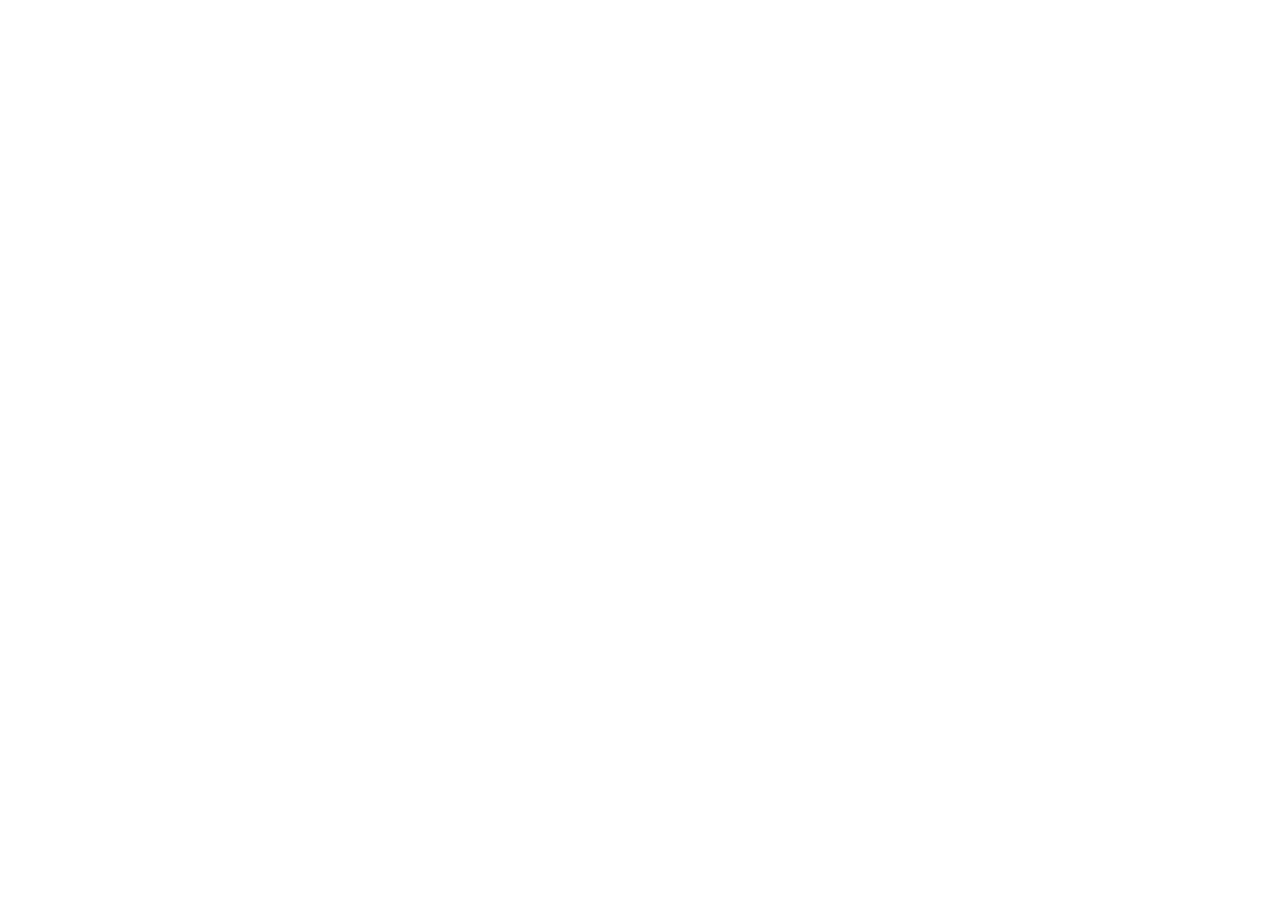
==== index.html @ 4af574f9 "2. Version" ====
<!doctype html>
<html lang="en">
  <head>
    <meta charset="UTF-8" />
    <meta name="viewport" content="width=device-width, initial-scale=1.0" />
    <title>MO360 CRAFT | Strategic Presentation</title>
    <link rel="preconnect" href="https://fonts.googleapis.com">
    <link rel="preconnect" href="https://fonts.gstatic.com" crossorigin>
    <link href="https://fonts.googleapis.com/css2?family=Inter:wght@300;400;500;600;700&family=Space+Grotesk:wght@300;400;500;600;700&display=swap" rel="stylesheet">
  </head>
  <body>
    <div id="root"></div>
    <script type="module" src="/src/main.tsx"></script>
  </body>
</html>
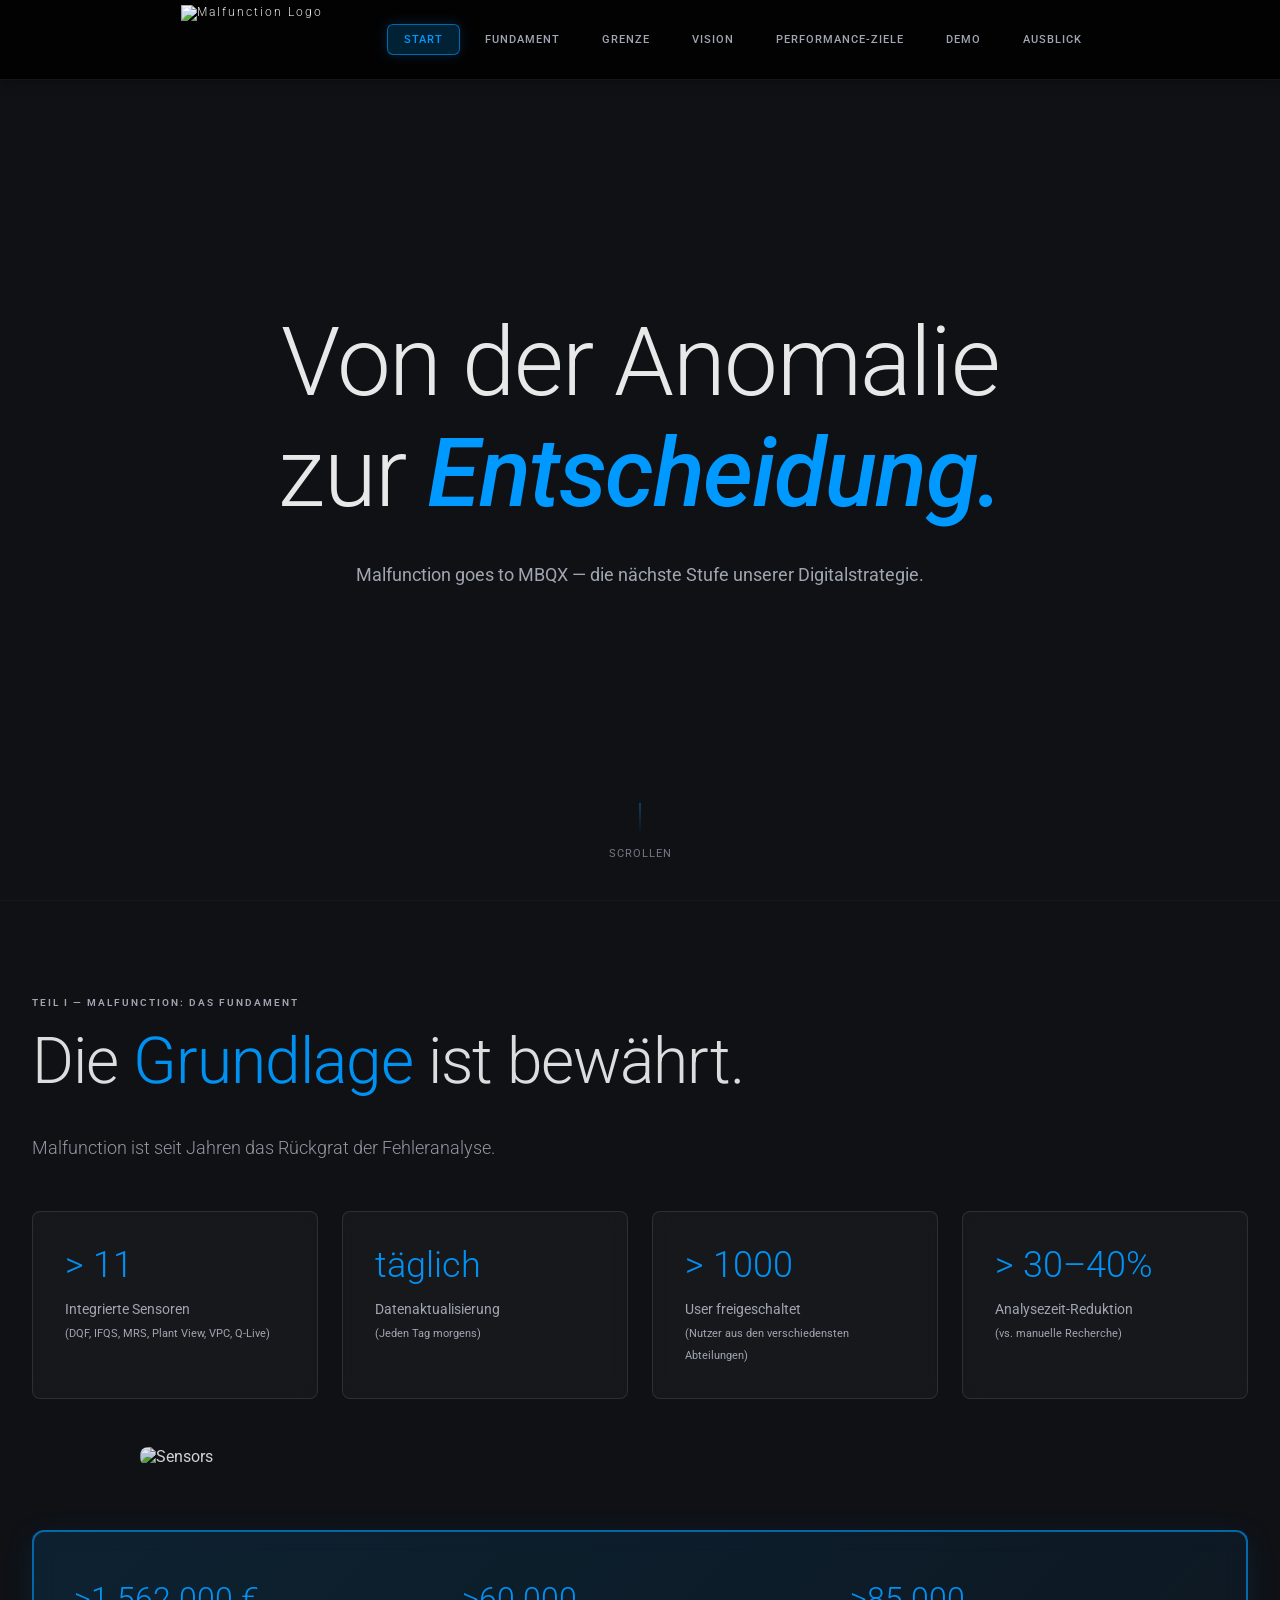
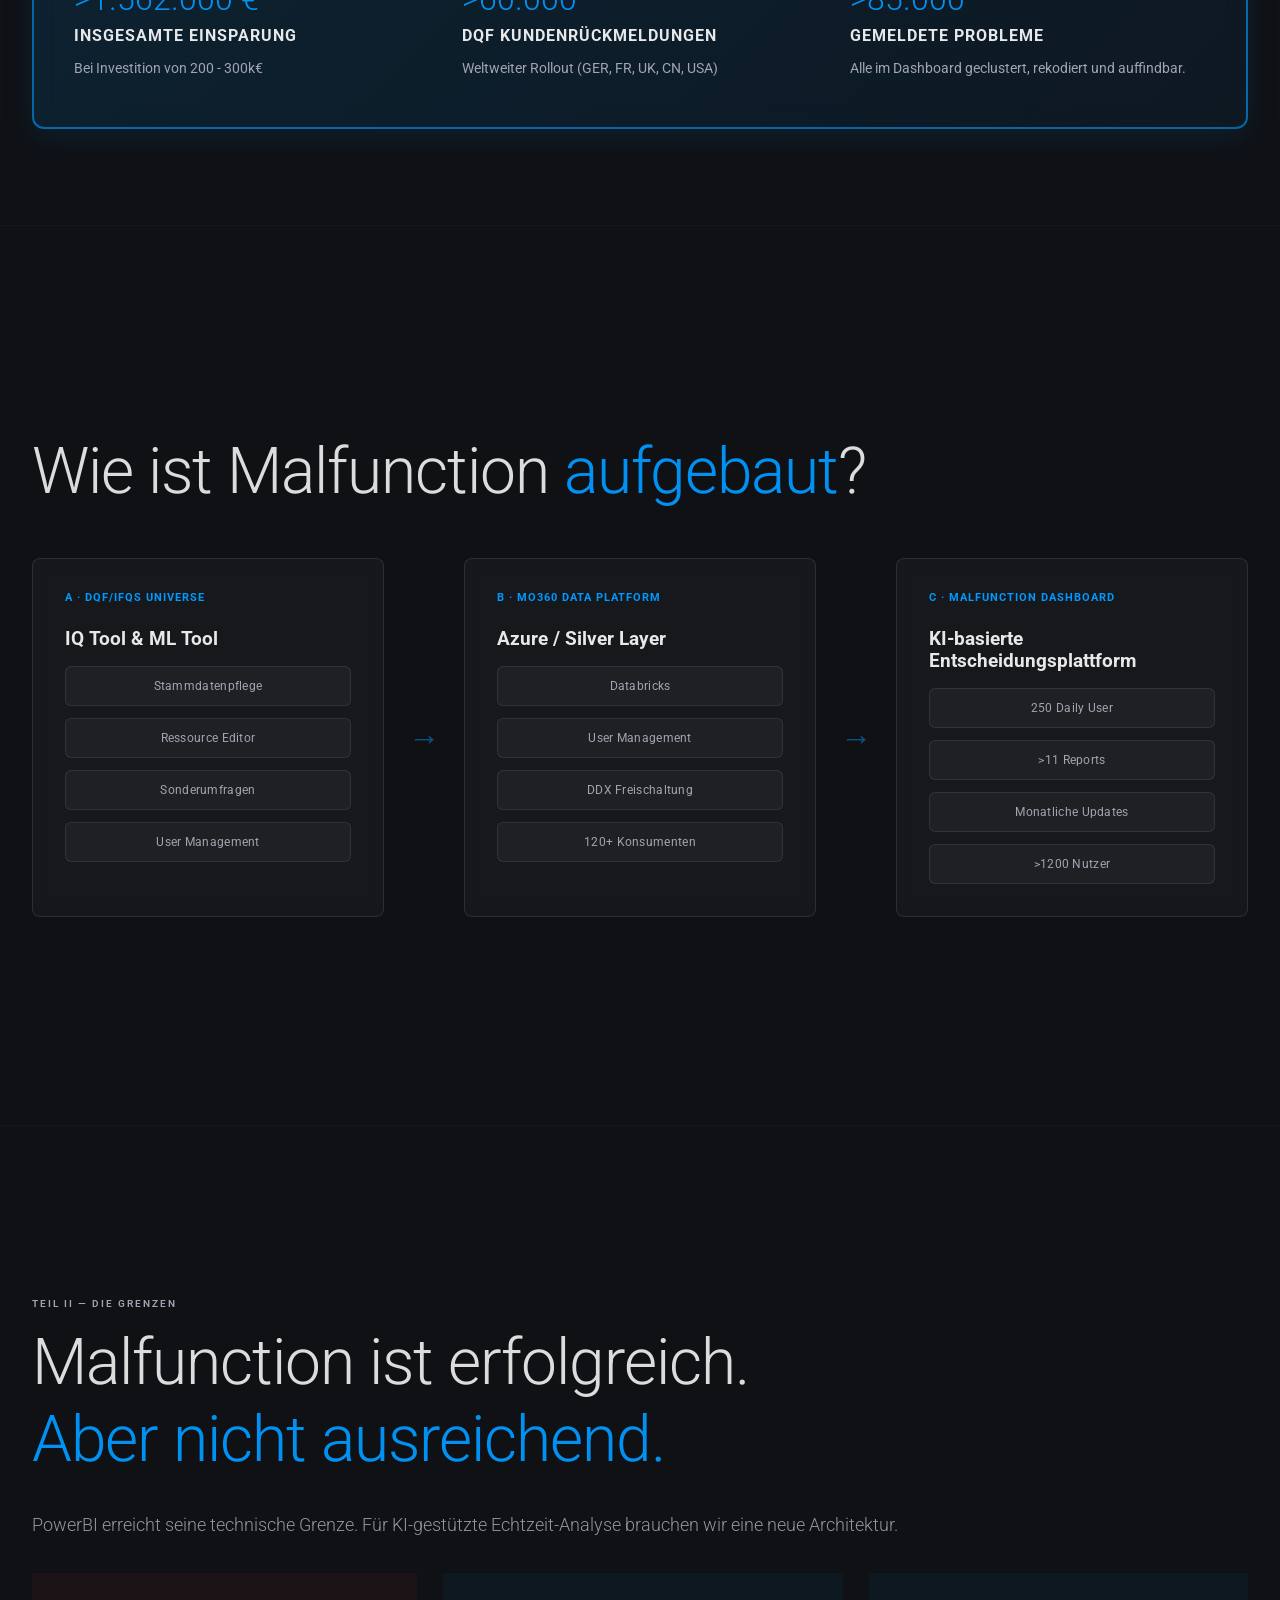
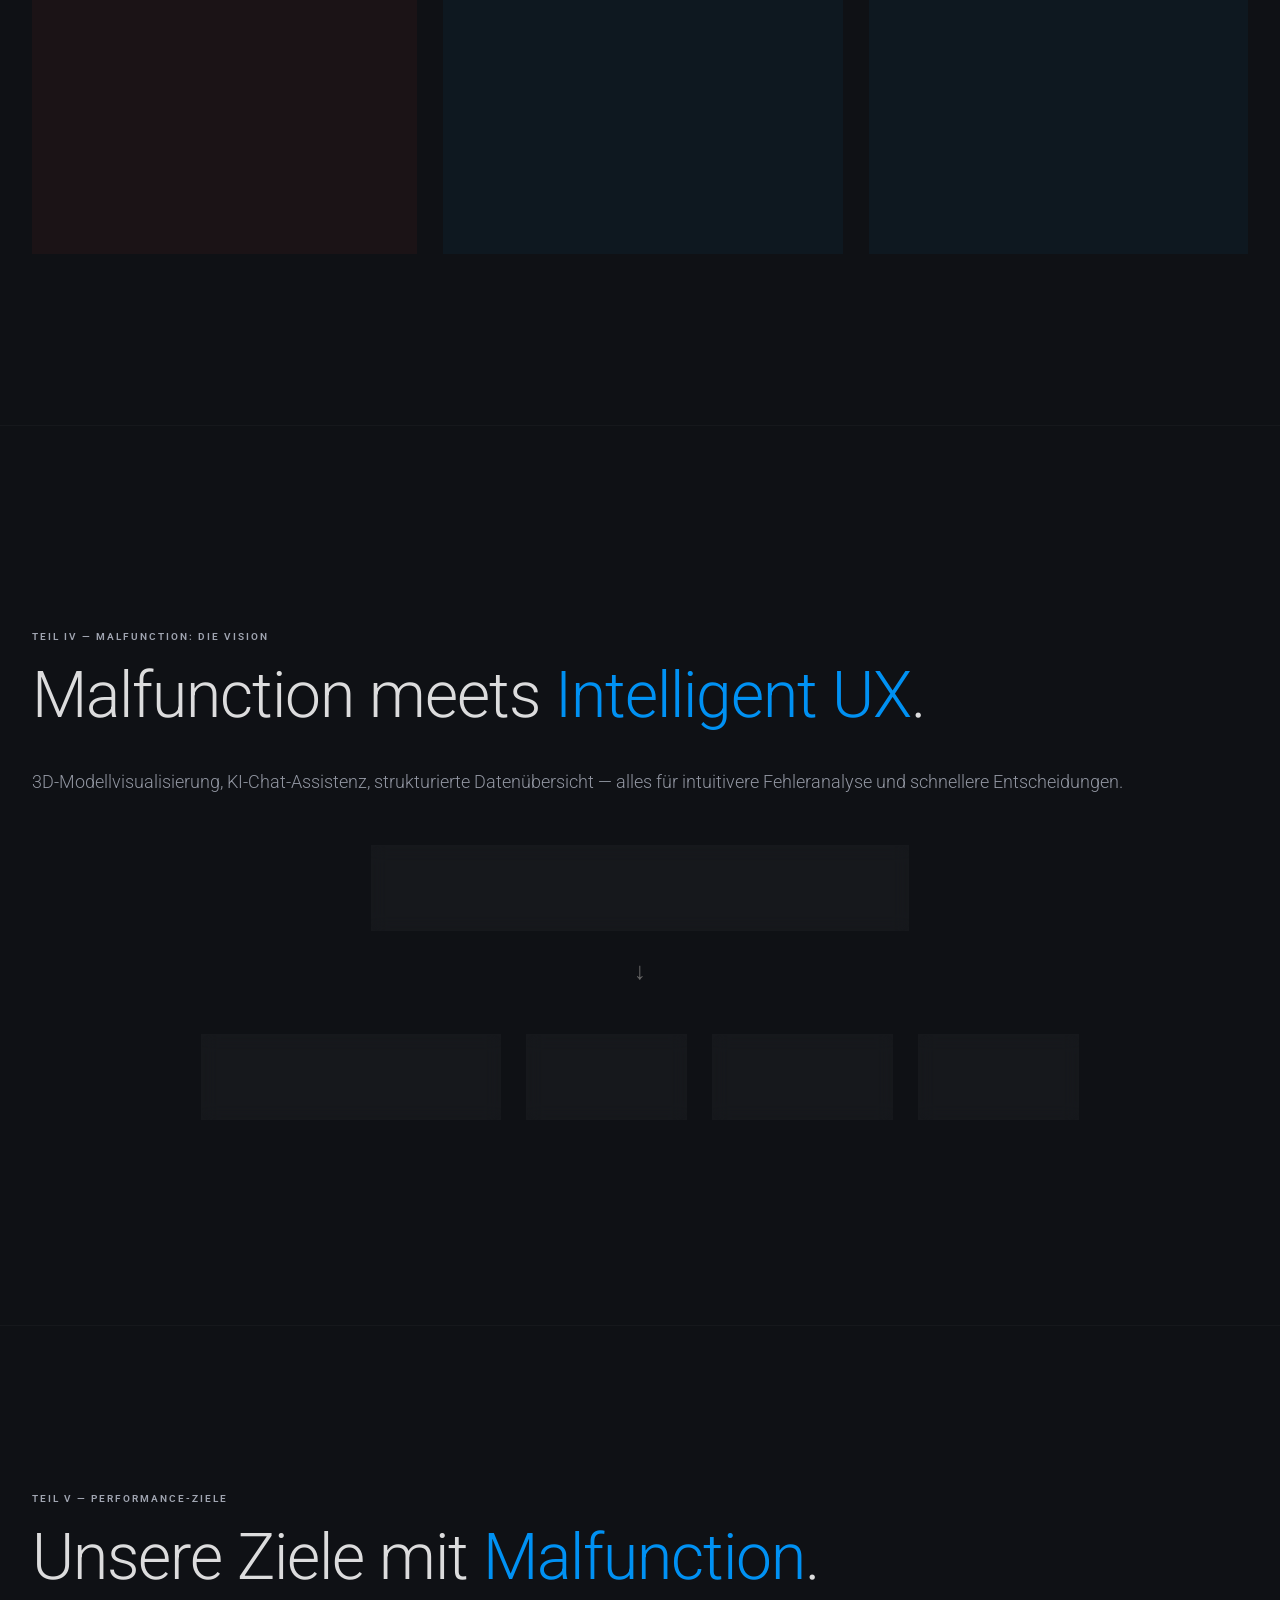
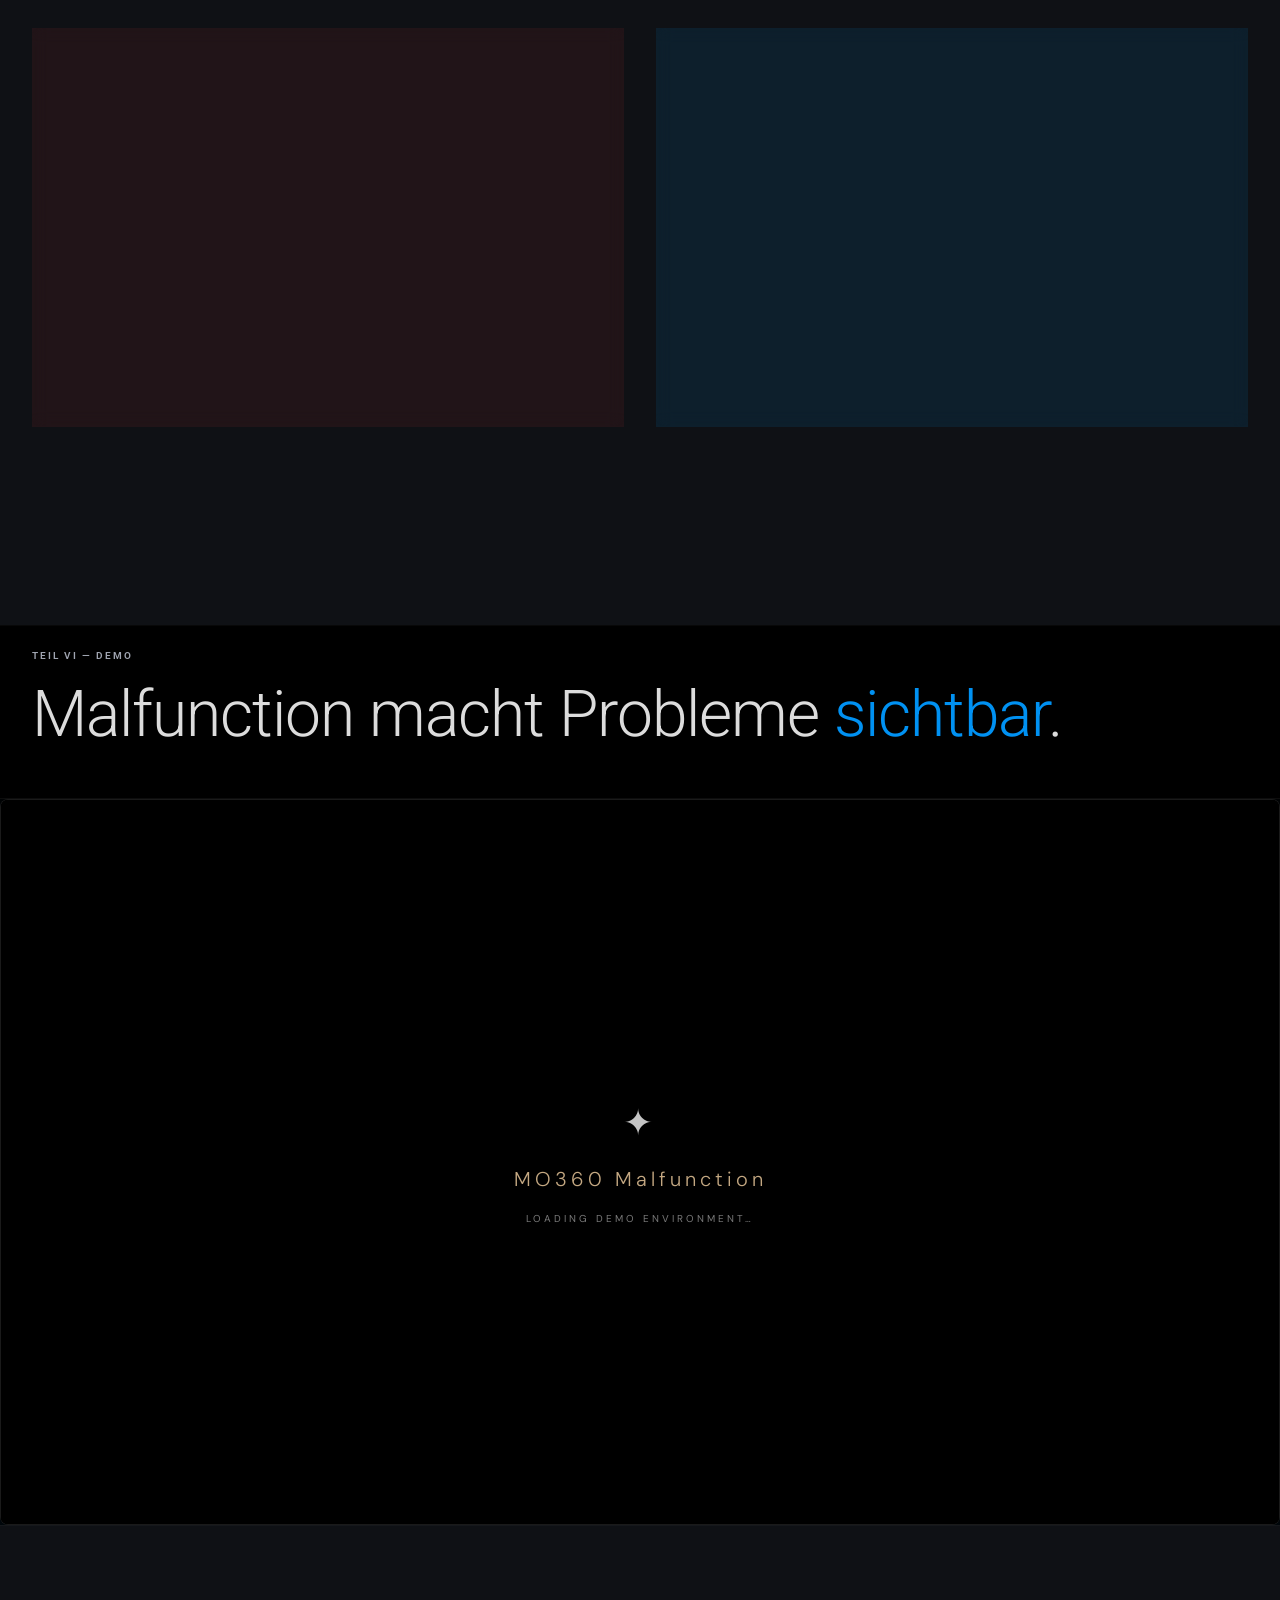
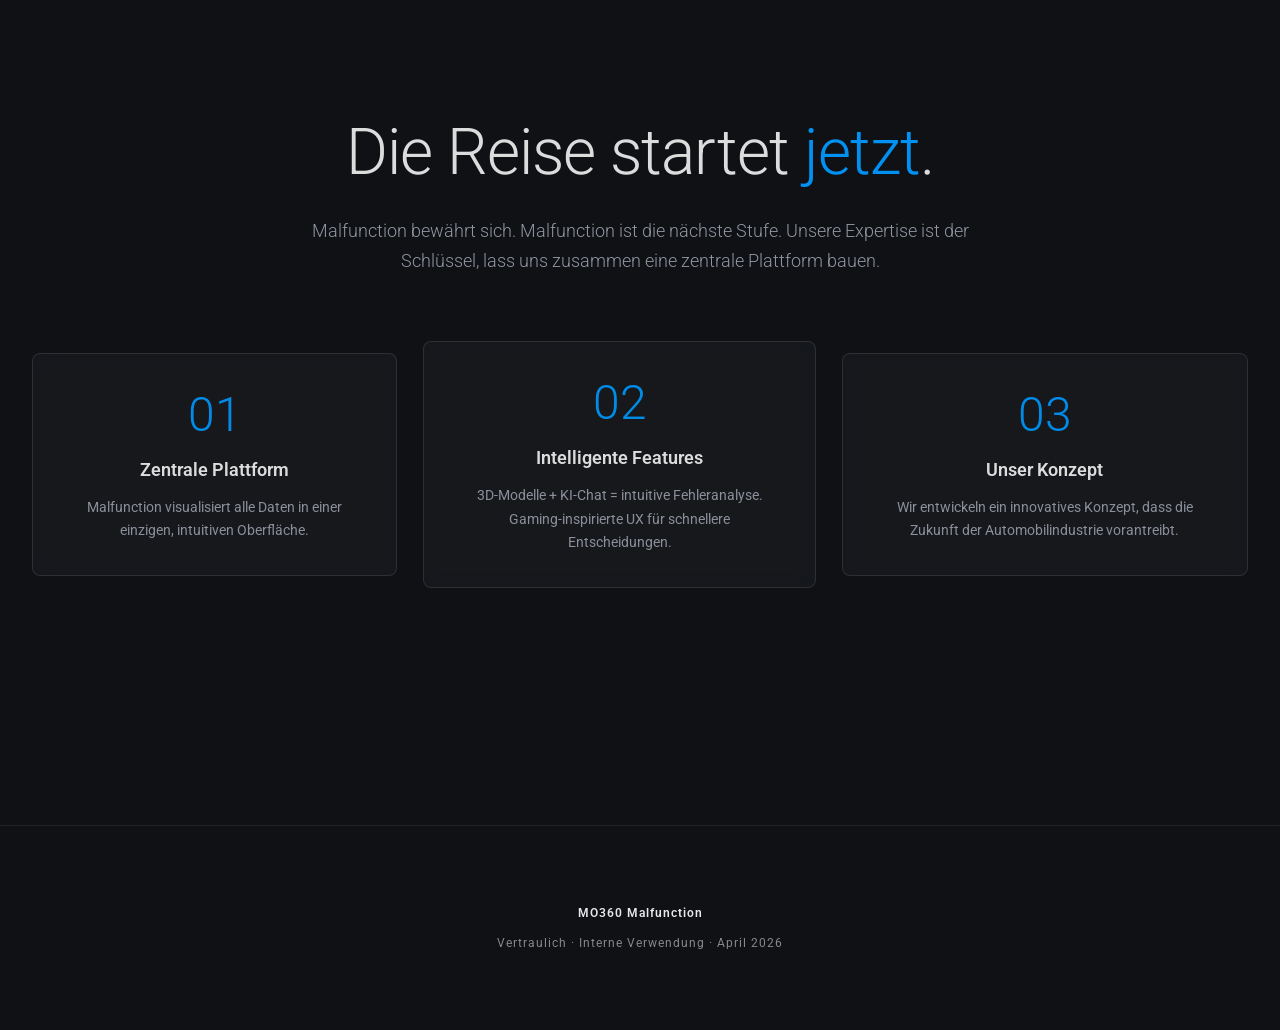
==== commit 8aa05e51: "Demo fix" ====
--- a/index.html
+++ b/index.html
@@ -1,16 +1,1980 @@
-<!doctype html>
-<html lang="en">
-  <head>
-    <meta charset="UTF-8" />
-    <meta name="viewport" content="width=device-width, initial-scale=1.0" />
-    <title>MO360 CRAFT | Strategic Presentation</title>
+<!DOCTYPE html>
+<html lang="de">
+<head>
+    <meta charset="UTF-8">
+    <meta name="viewport" content="width=device-width, initial-scale=1.0">
+    <title>Malfunction goes to MBQX | Strategic Presentation</title>
     <link rel="preconnect" href="https://fonts.googleapis.com">
     <link rel="preconnect" href="https://fonts.gstatic.com" crossorigin>
-    <link href="https://fonts.googleapis.com/css2?family=Inter:wght@300;400;500;600;700&family=Space+Grotesk:wght@300;400;500;600;700&display=swap" rel="stylesheet">
-  </head>
-  <body>
-    <div id="root"></div>
-    <script type="module" src="/src/main.tsx"></script>
-  </body>
+    <link href="https://fonts.googleapis.com/css2?family=Roboto:wght@300;400;500;600;700&display=swap" rel="stylesheet">
+    <style>
+        * {
+            margin: 0;
+            padding: 0;
+            box-sizing: border-box;
+        }
+
+        html {
+            scroll-behavior: smooth;
+        }
+
+        body {
+            background: #0F1115;
+            color: #e8e8e8;
+            font-family: 'Roboto', sans-serif;
+            overflow-x: hidden;
+            -webkit-font-smoothing: antialiased;
+        }
+
+        :root {
+            --brand-black: #0F1115;
+            --brand-dark: #1C1F26;
+            --brand-grey: #252A35;
+            --brand-accent: #0099FF;
+            --brand-dim: #A0A5B1;
+            --brand-silver: #E0E0E0;
+        }
+
+        /* NAVBAR */
+        nav {
+            position: fixed;
+            top: 0;
+            left: 0;
+            right: 0;
+            z-index: 50;
+            backdrop-filter: blur(16px);
+            background: rgba(0, 0, 0, 0.85);
+            border-bottom: 1px solid rgba(255, 255, 255, 0.08);
+            padding: 0 48px;
+            height: 80px;
+            display: flex;
+            align-items: center;
+            justify-content: center;
+            overflow-x: auto;
+            gap: 64px;
+            box-shadow: 0 2px 12px rgba(0, 0, 0, 0.3);
+        }
+
+        .nav-brand {
+            display: flex;
+            align-items: center;
+            gap: 12px;
+            font-family: 'Roboto', sans-serif;
+            font-size: 12px;
+            letter-spacing: 2px;
+            font-weight: 300;
+            min-width: fit-content;
+            margin-right: 0;
+            cursor: pointer;
+            transition: opacity 0.3s;
+        }
+
+        .nav-brand:hover {
+            opacity: 0.8;
+        }
+
+        .nav-brand img {
+            height: 70px;
+            width: auto;
+            object-fit: contain;
+        }
+
+        .nav-brand strong {
+            color: var(--brand-accent);
+            font-weight: 600;
+        }
+
+        .nav-chapters {
+            display: flex;
+            gap: 8px;
+            flex-wrap: wrap;
+            justify-content: center;
+        }
+
+        .nav-btn {
+            padding: 8px 16px;
+            border-radius: 6px;
+            font-size: 11px;
+            font-weight: 500;
+            letter-spacing: 1px;
+            text-transform: uppercase;
+            border: 1px solid transparent;
+            background: transparent;
+            color: var(--brand-dim);
+            cursor: pointer;
+            transition: all 0.3s ease;
+            font-family: 'Roboto', sans-serif;
+            white-space: nowrap;
+        }
+
+        .nav-btn:hover {
+            color: white;
+            background: rgba(255, 255, 255, 0.08);
+            border-color: rgba(255, 255, 255, 0.1);
+        }
+
+        .nav-btn.active {
+            background: rgba(0, 153, 255, 0.2);
+            color: var(--brand-accent);
+            border-color: rgba(0, 153, 255, 0.6);
+            box-shadow: 0 0 12px rgba(0, 153, 255, 0.2);
+        }
+
+        .progress-bar {
+            position: fixed;
+            top: 80px;
+            left: 0;
+            height: 4px;
+            background: linear-gradient(90deg, var(--brand-accent), rgba(0, 153, 255, 0.25), transparent);
+            z-index: 50;
+            transition: width 0.6s cubic-bezier(0.4, 0, 0.2, 1);
+            box-shadow: 0 0 12px rgba(0, 153, 255, 0.3);
+        }
+
+        /* SECTIONS */
+        section {
+            min-height: 100vh;
+            padding: 96px 32px;
+            display: flex;
+            flex-direction: column;
+            justify-content: center;
+            position: relative;
+            overflow: hidden;
+            border-top: 1px solid rgba(255, 255, 255, 0.03);
+        }
+
+        section:first-of-type {
+            border-top: none;
+        }
+
+        .section-container {
+            max-width: 1280px;
+            margin: 0 auto;
+            width: 100%;
+        }
+
+        .section-label {
+            font-family: 'Roboto', sans-serif;
+            font-size: 10px;
+            font-weight: 600;
+            letter-spacing: 2px;
+            text-transform: uppercase;
+            color: var(--brand-dim);
+            margin-bottom: 16px;
+        }
+
+        h2 {
+            font-size: clamp(2.5rem, 8vw, 4rem);
+            font-weight: 300;
+            line-height: 1.2;
+            margin-bottom: 32px;
+            letter-spacing: -1px;
+            opacity: 0.95;
+        }
+
+        h2 em {
+            font-style: italic;
+            color: var(--brand-accent);
+            font-weight: 500;
+        }
+
+        h2 span {
+            color: var(--brand-accent);
+        }
+
+        .section-p {
+            font-size: 18px;
+            color: var(--brand-dim);
+            max-width: 1200px;
+            line-height: 1.7;
+            font-weight: 300;
+            opacity: 0.9;
+        }
+
+        /* HERO SECTION */
+        #hero {
+            text-align: center;
+            padding-top: 150px;
+        }
+
+        #hero h1 {
+            font-size: clamp(3rem, 12vw, 6rem);
+            font-weight: 300;
+            margin-bottom: 32px;
+            line-height: 1.15;
+            letter-spacing: -1.5px;
+            opacity: 0.95;
+        }
+
+        #hero h1 em {
+            font-style: italic;
+            color: var(--brand-accent);
+            font-weight: 500;
+        }
+
+        #hero .subtitle {
+            font-size: 18px;
+            color: var(--brand-dim);
+            max-width: 700px;
+            margin: 0 auto 56px;
+            line-height: 1.7;
+            opacity: 0.9;
+        }
+
+        .btn-group {
+            display: flex;
+            gap: 16px;
+            justify-content: center;
+            margin-bottom: 80px;
+            flex-wrap: wrap;
+        }
+
+        button {
+            padding: 12px 32px;
+            border: none;
+            border-radius: 8px;
+            font-size: 14px;
+            font-weight: 500;
+            cursor: pointer;
+            transition: all 0.3s ease;
+            font-family: inherit;
+            letter-spacing: 0.5px;
+            box-shadow: 0 2px 8px rgba(0, 0, 0, 0.2);
+        }
+
+        .btn-primary {
+            background: var(--brand-accent);
+            color: white;
+            box-shadow: 0 4px 12px rgba(0, 153, 255, 0.3);
+        }
+
+        .btn-primary:hover {
+            background: #0080cc;
+            transform: translateY(-3px);
+            box-shadow: 0 6px 16px rgba(0, 153, 255, 0.4);
+        }
+
+        .btn-ghost {
+            border: 1.5px solid var(--brand-dim);
+            color: var(--brand-dim);
+            background: rgba(255, 255, 255, 0.02);
+            box-shadow: 0 2px 8px rgba(0, 0, 0, 0.1);
+        }
+
+        .btn-ghost:hover {
+            border-color: white;
+            color: white;
+            background: rgba(255, 255, 255, 0.08);
+            transform: translateY(-2px);
+            box-shadow: 0 4px 12px rgba(255, 255, 255, 0.1);
+        }
+
+        .scroll-indicator {
+            position: absolute;
+            bottom: 40px;
+            left: 50%;
+            transform: translateX(-50%);
+            display: flex;
+            flex-direction: column;
+            align-items: center;
+            gap: 12px;
+            animation: bounce 2s infinite;
+        }
+
+        .scroll-line {
+            width: 1px;
+            height: 32px;
+            background: linear-gradient(180deg, var(--brand-accent), transparent);
+            opacity: 0.7;
+        }
+
+        .scroll-text {
+            font-size: 11px;
+            color: var(--brand-dim);
+            letter-spacing: 1px;
+            text-transform: uppercase;
+            opacity: 0.7;
+        }
+
+        @keyframes bounce {
+            0%, 100% { transform: translateX(-50%) translateY(0); }
+            50% { transform: translateX(-50%) translateY(8px); }
+        }
+
+        /* GRID LAYOUT */
+        .grid-2 {
+            display: grid;
+            grid-template-columns: 1fr 1fr;
+            gap: 64px;
+            align-items: center;
+        }
+
+        .chaos-cards {
+            display: grid;
+            grid-template-columns: repeat(auto-fit, minmax(150px, 1fr));
+            gap: 16px;
+        }
+
+        .card {
+            border: 1px solid rgba(255, 255, 255, 0.1);
+            background: rgba(255, 255, 255, 0.03);
+            border-radius: 8px;
+            padding: 32px;
+            text-align: center;
+            transition: all 0.3s ease;
+            backdrop-filter: blur(8px);
+        }
+
+        .card:hover {
+            background: rgba(255, 255, 255, 0.06);
+            border-color: rgba(255, 255, 255, 0.15);
+            transform: translateY(-4px);
+        }
+
+        .card-label {
+            font-size: 10px;
+            color: var(--brand-dim);
+            text-transform: uppercase;
+            letter-spacing: 1px;
+            margin-bottom: 12px;
+        }
+
+        .card-value {
+            font-size: 32px;
+            font-weight: 300;
+            margin-bottom: 8px;
+            color: white;
+        }
+
+        .card-value.bad {
+            color: #ff4444;
+        }
+
+        .card-note {
+            font-size: 11px;
+            color: #ff4444;
+            text-transform: uppercase;
+            letter-spacing: 1px;
+        }
+
+        /* STAT ROW */
+        .stat-row {
+            display: grid;
+            grid-template-columns: repeat(auto-fit, minmax(200px, 1fr));
+            gap: 24px;
+            margin-bottom: 32px;
+        }
+
+        .stat-box {
+            border: 1px solid rgba(255, 255, 255, 0.1);
+            background: rgba(255, 255, 255, 0.03);
+            border-radius: 8px;
+            padding: 32px;
+            transition: all 0.3s ease;
+            backdrop-filter: blur(8px);
+        }
+
+        .stat-box:hover {
+            background: rgba(255, 255, 255, 0.06);
+            border-color: rgba(255, 255, 255, 0.15);
+            transform: translateY(-4px);
+        }
+
+        .stat-num {
+            font-size: 36px;
+            font-weight: 300;
+            color: var(--brand-accent);
+            margin-bottom: 12px;
+            opacity: 0.95;
+        }
+
+        .stat-lbl {
+            font-size: 14px;
+            color: var(--brand-dim);
+            line-height: 1.6;
+        }
+
+        /* KPI GRID */
+        .kpi-grid {
+            display: grid;
+            grid-template-columns: 1fr;
+            gap: 32px;
+            margin-bottom: 32px;  
+        }
+
+        .kpi-box {
+            border: 1px solid rgba(255, 255, 255, 0.1);
+            background: rgba(255, 255, 255, 0.03);
+            border-radius: 8px;
+            padding: 32px;
+            transition: all 0.3s ease;
+            backdrop-filter: blur(8px);
+        }
+
+        .kpi-box:hover {
+            background: rgba(255, 255, 255, 0.06);
+            border-color: rgba(255, 255, 255, 0.15);
+        }
+
+        .kpi-title {
+            font-size: 11px;
+            font-weight: 700;
+            color: var(--brand-accent);
+            text-transform: uppercase;
+            letter-spacing: 1px;
+            margin-bottom: 24px;
+        }
+
+        .kpi-item {
+            display: flex;
+            justify-content: space-between;
+            font-size: 14px;
+            font-weight: 800;
+            color: var(--brand-dim);
+            line-height: 1.6;
+            padding-bottom: 8px;
+        }
+
+        .kpi-item:last-child {
+            border-bottom: none;
+            margin-bottom: 0;
+            padding-bottom: 0;
+        }
+
+        .kpi-value {
+            font-weight: 300;
+            color: white;
+            text-align: right;
+            opacity: 0.9;
+        }
+
+        .kpi-note {
+            font-size: 12px;
+            color: var(--brand-dim);
+            margin-top: 12px;
+            line-height: 1.7;
+            opacity: 0.8;
+        }
+
+        .highlight-box {
+            border: 1px solid rgba(0, 153, 255, 0.4);
+            background: rgba(0, 153, 255, 0.08);
+            border-radius: 12px;
+            padding: 32px;
+            margin-top: 32px;
+            backdrop-filter: blur(8px);
+            transition: all 0.3s ease;
+        }
+
+        .highlight-box:hover {
+            border-color: rgba(0, 153, 255, 0.6);
+            background: rgba(0, 153, 255, 0.12);
+        }
+
+        .highlight-box h3 {
+            font-size: 12px;
+            font-weight: 700;
+            color: var(--brand-accent);
+            text-transform: uppercase;
+            letter-spacing: 1px;
+            margin-bottom: 16px;
+        }
+
+        .comparison-grid {
+            display: grid;
+            grid-template-columns: 1fr 1fr;
+            gap: 32px;
+            margin-bottom: 32px;
+        }
+
+        .comparison-col {
+            border: 2px solid;
+            border-radius: 8px;
+            padding: 32px;
+            transition: all 0.3s ease;
+            backdrop-filter: blur(8px);
+        }
+
+        .comparison-col:hover {
+            transform: translateY(-4px);
+        }
+
+        .comparison-col.before {
+            border-color: rgba(255, 68, 68, 0.4);
+            background: rgba(255, 68, 68, 0.08);
+        }
+
+        .comparison-col.before:hover {
+            border-color: rgba(255, 68, 68, 0.6);
+            background: rgba(255, 68, 68, 0.12);
+            box-shadow: 0 8px 24px rgba(255, 68, 68, 0.15);
+        }
+
+        .comparison-col.after {
+            border-color: rgba(0, 153, 255, 0.7);
+            background: rgba(0, 153, 255, 0.1);
+        }
+
+        .comparison-col.after:hover {
+            border-color: rgba(0, 153, 255, 0.9);
+            background: rgba(0, 153, 255, 0.15);
+            box-shadow: 0 8px 24px rgba(0, 153, 255, 0.2);
+        }
+
+        .comparison-header {
+            display: flex;
+            align-items: center;
+            gap: 12px;
+            font-size: 16px;
+            font-weight: 600;
+            margin-bottom: 24px;
+        }
+
+        .comparison-header .dot {
+            width: 12px;
+            height: 12px;
+            border-radius: 50%;
+        }
+
+        .comparison-header.before .dot {
+            background: #ff4444;
+        }
+
+        .comparison-header.after .dot {
+            background: var(--brand-accent);
+        }
+
+        .comparison-item {
+            border-bottom: 1px solid rgba(255, 255, 255, 0.1);
+            padding-bottom: 16px;
+            margin-bottom: 16px;
+        }
+
+        .comparison-item:last-child {
+            border-bottom: none;
+            margin-bottom: 0;
+            padding-bottom: 0;
+        }
+
+        .comparison-item-label {
+            font-size: 13px;
+            color: var(--brand-dim);
+            margin-bottom: 8px;
+            opacity: 0.85;
+        }
+
+        .comparison-item-value {
+            font-size: 20px;
+            font-weight: 300;
+            color: white;
+            opacity: 0.95;
+        }
+
+        .comparison-item-note {
+            font-size: 11px;
+            margin-top: 8px;
+            opacity: 0.6;
+        }
+
+        .comparison-before .comparison-item-value {
+            color: #ff4444;
+        }
+
+        .comparison-before .comparison-item-note {
+            color: #ff4444;
+        }
+
+        .comparison-after .comparison-item-value {
+            color: var(--brand-accent);
+        }
+
+        .comparison-after .comparison-item-note {
+            color: var(--brand-accent);
+        }
+
+        .roi-box {
+            display: grid;
+            grid-template-columns: repeat(auto-fit, minmax(250px, 1fr));
+            gap: 32px;
+            border: 2px solid rgba(0, 153, 255, 0.6);
+            border-radius: 12px;
+            padding: 48px 40px;
+            background: linear-gradient(135deg, rgba(0, 153, 255, 0.12) 0%, rgba(0, 153, 255, 0.06) 100%);
+            margin-top: 64px;
+            backdrop-filter: blur(12px);
+            box-shadow: 0 8px 32px rgba(0, 153, 255, 0.1);
+        }
+
+        .roi-item {
+            text-align: left;
+        }
+
+        .roi-value {
+            font-size: 32px;
+            font-weight: 300;
+            color: var(--brand-accent);
+            margin-bottom: 8px;
+            opacity: 0.95;
+        }
+
+        .roi-label {
+            font-size: 16px;
+            font-weight: 700;
+            color: white;
+            text-transform: uppercase;
+            letter-spacing: 1px;
+            margin-bottom: 12px;
+            opacity: 0.9;
+        }
+
+        .roi-desc {
+            font-size: 14px;
+            color: var(--brand-dim);
+            line-height: 1.6;
+        }
+
+        .architecture-chart {
+            display: flex;
+            flex-direction: column;
+            justify-content: center;
+            align-items: center;
+            gap: 16px;
+        }
+
+        .architecture-layer {
+            border: 1px solid rgba(255, 255, 255, 0.1);
+            border-radius: 8px;
+            padding: 16px;
+            background: rgba(255, 255, 255, 0.03);
+            transition: all 0.3s ease;
+            backdrop-filter: blur(8px);
+        }
+
+        .architecture-layer:hover {
+            background: rgba(255, 255, 255, 0.06);
+            border-color: rgba(255, 255, 255, 0.15);
+            transform: translateY(-2px);
+        }
+
+        .architecture-layer-title {
+            font-size: 20px;
+            font-weight: 400;
+            color: var(--brand-accent);
+            text-transform: uppercase;
+            letter-spacing: 1px;
+            margin-bottom: 8px;
+        }
+
+        .architecture-layer-desc {
+            font-size: 16px;
+            font-weight: 300;
+            color: var(--brand-dim);
+        }
+
+        .three-col-grid {
+        display: grid;
+        gap: 26px;
+        align-items: center;
+        grid-auto-flow: column;
+        }
+
+        .arrow {
+            font-size: 24px;
+            line-height: 24px;
+            font-weight: bold;
+            color: rgba(0, 153, 255, 0.5);
+            transition: all 0.3s ease;
+        }
+
+        .arrow-container {
+            text-align: center;
+            color: rgba(0, 153, 255, 0.5);
+            padding: 12px 0;
+        }
+
+        .arrow:hover {
+            color: var(--brand-accent);
+        } 
+
+        .feature-card {
+            border: 1px solid rgba(255, 255, 255, 0.1);
+            background: rgba(255, 255, 255, 0.03);
+            border-radius: 8px;
+            padding: 32px;
+            text-align: center;
+            transition: all 0.3s ease;
+            backdrop-filter: blur(8px);
+        }
+
+        .feature-card:hover {
+            background: rgba(255, 255, 255, 0.06);
+            border-color: rgba(0, 153, 255, 0.5);
+            transform: translateY(-4px);
+            box-shadow: 0 8px 24px rgba(0, 153, 255, 0.15);
+        }
+
+        .feature-number {
+            font-size: 48px;
+            font-weight: 300;
+            color: var(--brand-accent);
+            margin-bottom: 16px;
+            opacity: 0.9;
+        }
+    
+        .feature-title {
+            font-size: 18px;
+            font-weight: 600;
+            margin-bottom: 16px;
+            opacity: 0.95;
+        }
+
+        .feature-desc {
+            font-size: 14px;
+            color: var(--brand-dim);
+            line-height: 1.7;
+            opacity: 0.85;
+        }
+
+        .demo-mockup {
+            border: 1px solid rgba(255, 255, 255, 0.1);
+            border-radius: 8px;
+            overflow: hidden;
+            background: rgba(0, 0, 0, 0.4);
+            box-shadow: 0 16px 48px rgba(0, 153, 255, 0.1);
+            transition: all 0.3s ease;
+        }
+
+        .demo-mockup:hover {
+            border-color: rgba(0, 153, 255, 0.3);
+            box-shadow: 0 20px 56px rgba(0, 153, 255, 0.15);
+        }
+
+        .browser-header {
+            display: flex;
+            gap: 8px;
+            align-items: center;
+            padding: 12px 16px;
+            background: rgba(0, 0, 0, 0.4);
+            border-bottom: 1px solid rgba(255, 255, 255, 0.05);
+        }
+
+        .browser-dot {
+            width: 12px;
+            height: 12px;
+            border-radius: 50%;
+        }
+
+        .browser-dot.red { background: #ff5f56; }
+        .browser-dot.yellow { background: #ffbd2e; }
+        .browser-dot.green { background: #27c93f; }
+
+        .browser-url {
+            flex: 1;
+            margin-left: 16px;
+            background: rgba(0, 0, 0, 0.5);
+            border-radius: 6px;
+            padding: 6px 12px;
+            font-size: 10px;
+            color: #888;
+            font-family: 'Courier New', monospace;
+        }
+
+        .demo-content {
+            padding: 32px;
+        }
+
+        .demo-dashboard-image {
+            width: 100%;
+            height: auto;
+            border-radius: 8px;
+            margin: 24px 0;
+            display: block;
+        }
+
+        .demo-section {
+            display: grid;
+            grid-template-columns: 1fr 1fr;
+            gap: 32px;
+            margin-bottom: 24px;
+        }
+
+        .demo-subsection {
+            border: 1px solid rgba(255, 255, 255, 0.1);
+            border-radius: 8px;
+            padding: 24px;
+            background: rgba(0, 0, 0, 0.4);
+            transition: all 0.3s ease;
+            backdrop-filter: blur(8px);
+        }
+
+        .demo-subsection:hover {
+            background: rgba(0, 0, 0, 0.5);
+            border-color: rgba(255, 255, 255, 0.15);
+        }
+
+        .demo-label {
+            font-size: 11px;
+            font-weight: 700;
+            color: var(--brand-accent);
+            text-transform: uppercase;
+            letter-spacing: 1.5px;
+            margin-bottom: 16px;
+        }
+
+        .chat-message {
+            margin-bottom: 16px;
+            font-size: 12px;
+            line-height: 1.6;
+        }
+
+        .chat-user {
+            color: var(--brand-dim);
+            text-align: left;
+            opacity: 0.85;
+        }
+
+        .chat-ai {
+            background: rgba(0, 153, 255, 0.12);
+            border-left: 3px solid var(--brand-accent);
+            padding: 12px 14px;
+            border-radius: 4px;
+            color: var(--brand-dim);
+            text-align: left;
+            transition: all 0.3s ease;
+        }
+
+        .chat-ai:hover {
+            background: rgba(0, 153, 255, 0.18);
+        }
+
+        .chat-ai strong {
+            color: var(--brand-accent);
+            font-weight: 600;
+        }
+
+        .footer-section {
+            text-align: center;
+            padding: 80px 32px;
+            border-top: 1px solid rgba(255, 255, 255, 0.08);
+            background: var(--brand-black);
+        }
+
+        .footer-content {
+            max-width: 800px;
+            margin: 0 auto;
+        }
+
+        .footer-title {
+            font-size: 12px;
+            font-weight: 700;
+            color: var(--brand-accent);
+            text-transform: uppercase;
+            letter-spacing: 2px;
+            margin-bottom: 24px;
+        }
+
+        .footer-text {
+            font-size: 12px;
+            color: #888;
+            letter-spacing: 1px;
+        }
+
+        /* ANIMATIONS */
+        .fade-in {
+            animation: fadeIn 0.8s ease-out forwards;
+            opacity: 0;
+        }
+
+        .fade-in-up {
+            animation: fadeInUp 0.8s ease-out forwards;
+            opacity: 0;
+            transform: translateY(20px);
+        }
+
+        @keyframes fadeIn {
+            from { opacity: 0; }
+            to { opacity: 1; }
+        }
+
+        @keyframes fadeInUp {
+            from {
+                opacity: 0;
+                transform: translateY(20px);
+            }
+            to {
+                opacity: 1;
+                transform: translateY(0);
+            }
+        }
+
+        .delay-1 { animation-delay: 0.1s; }
+        .delay-2 { animation-delay: 0.2s; }
+        .delay-3 { animation-delay: 0.3s; }
+        .delay-4 { animation-delay: 0.4s; }
+
+        /* RESPONSIVE */
+        /* LARGE SCREENS - TV/Projector (4K and Ultra-wide) */
+        @media (min-width: 2560px) {
+            body {
+                font-size: 20px;
+            }
+
+            section {
+                min-height: 120vh;
+                padding: 120px 64px;
+            }
+
+            .section-container {
+                max-width: 2000px;
+            }
+
+            h2 {
+                font-size: clamp(3rem, 10vw, 5.5rem);
+                margin-bottom: 48px;
+                line-height: 1.3;
+            }
+
+            #hero h1 {
+                font-size: clamp(4rem, 14vw, 7.5rem);
+                margin-bottom: 48px;
+                line-height: 1.2;
+            }
+
+            #hero .subtitle {
+                font-size: 26px;
+                margin: 0 auto 80px;
+                line-height: 1.8;
+                max-width: 900px;
+            }
+
+            .section-label {
+                font-size: 14px;
+                margin-bottom: 24px;
+                letter-spacing: 2.5px;
+            }
+
+            .section-p {
+                font-size: 24px;
+                line-height: 1.8;
+                margin-bottom: 56px;
+            }
+
+            h2 em, h2 span {
+                font-weight: 600;
+            }
+
+            nav {
+                padding: 0 64px;
+                height: 96px;
+                gap: 80px;
+            }
+
+            .nav-btn {
+                padding: 12px 24px;
+                font-size: 13px;
+                letter-spacing: 1.5px;
+            }
+
+            .nav-brand img {
+                height: 86px;
+            }
+
+            button {
+                padding: 16px 48px;
+                font-size: 16px;
+                letter-spacing: 0.8px;
+            }
+
+            .stat-box {
+                padding: 48px;
+            }
+
+            .stat-num {
+                font-size: 56px;
+                margin-bottom: 20px;
+            }
+
+            .stat-lbl {
+                font-size: 18px;
+                line-height: 1.8;
+            }
+
+            .stat-row {
+                gap: 32px;
+                margin-bottom: 48px;
+            }
+
+            .card {
+                padding: 48px;
+            }
+
+            .card-value {
+                font-size: 42px;
+            }
+
+            .card-label {
+                font-size: 12px;
+                margin-bottom: 16px;
+            }
+
+            .card-note {
+                font-size: 13px;
+            }
+
+            .roi-box {
+                padding: 64px 56px;
+                gap: 48px;
+                margin-top: 80px;
+                border-width: 3px;
+            }
+
+            .roi-value {
+                font-size: 48px;
+                margin-bottom: 16px;
+            }
+
+            .roi-label {
+                font-size: 20px;
+                margin-bottom: 16px;
+                letter-spacing: 1.2px;
+            }
+
+            .roi-desc {
+                font-size: 18px;
+                line-height: 1.8;
+            }
+
+            .feature-card {
+                padding: 48px;
+            }
+
+            .feature-number {
+                font-size: 64px;
+                margin-bottom: 24px;
+            }
+
+            .feature-title {
+                font-size: 22px;
+                margin-bottom: 20px;
+            }
+
+            .feature-desc {
+                font-size: 16px;
+                line-height: 1.8;
+            }
+
+            .kpi-box {
+                padding: 48px;
+            }
+
+            .kpi-title {
+                font-size: 14px;
+                margin-bottom: 32px;
+                letter-spacing: 1.5px;
+            }
+
+            .kpi-title2 {
+                font-size: 22px;
+            }
+
+            .kpi-item {
+                font-size: 16px;
+                line-height: 1.8;
+                padding-bottom: 12px;
+            }
+
+            .kpi-value {
+                font-size: 18px;
+            }
+
+            .kpi-note {
+                font-size: 14px;
+                margin-top: 16px;
+                line-height: 1.8;
+            }
+
+            .comparison-grid {
+                gap: 48px;
+                margin-bottom: 48px;
+            }
+
+            .comparison-col {
+                padding: 48px;
+            }
+
+            .comparison-header {
+                font-size: 20px;
+                margin-bottom: 32px;
+            }
+
+            .comparison-header .dot {
+                width: 16px;
+                height: 16px;
+            }
+
+            .comparison-item {
+                padding-bottom: 24px;
+                margin-bottom: 24px;
+            }
+
+            .comparison-item-label {
+                font-size: 16px;
+                margin-bottom: 12px;
+            }
+
+            .comparison-item-value {
+                font-size: 28px;
+            }
+
+            .comparison-item-note {
+                font-size: 13px;
+                margin-top: 12px;
+            }
+
+            .architecture-layer {
+                padding: 32px;
+            }
+
+            .architecture-layer-title {
+                font-size: 26px;
+                margin-bottom: 16px;
+                letter-spacing: 1.5px;
+            }
+
+            .architecture-layer-desc {
+                font-size: 20px;
+                line-height: 1.8;
+            }
+
+            .demo-mockup {
+                border-width: 2px;
+            }
+
+            .demo-content {
+                padding: 48px;
+            }
+
+            .demo-section {
+                gap: 48px;
+                margin-bottom: 32px;
+            }
+
+            .demo-subsection {
+                padding: 32px;
+            }
+
+            .demo-label {
+                font-size: 13px;
+                margin-bottom: 24px;
+                letter-spacing: 2px;
+            }
+
+            .chat-message {
+                margin-bottom: 20px;
+                font-size: 14px;
+                line-height: 1.8;
+            }
+
+            .chat-ai {
+                padding: 16px 20px;
+                border-left-width: 4px;
+            }
+
+            .scroll-text {
+                font-size: 13px;
+            }
+
+            .arrow {
+                font-size: 32px;
+            }
+
+            .footer-section {
+                padding: 96px 32px;
+            }
+
+            .footer-title {
+                font-size: 14px;
+                margin-bottom: 32px;
+                letter-spacing: 2.5px;
+            }
+
+            .footer-text {
+                font-size: 14px;
+                letter-spacing: 1.2px;
+            }
+        }
+
+        /* LARGE SCREENS - HD/FHD TV (1920px and up) */
+        @media (min-width: 1920px) and (max-width: 2559px) {
+            section {
+                min-height: 115vh;
+                padding: 100px 48px;
+            }
+
+            .section-container {
+                max-width: 1600px;
+            }
+
+            h2 {
+                font-size: clamp(2.8rem, 9vw, 4.8rem);
+                margin-bottom: 40px;
+            }
+
+            #hero h1 {
+                font-size: clamp(3.5rem, 12vw, 6.5rem);
+                margin-bottom: 40px;
+            }
+
+            #hero .subtitle {
+                font-size: 22px;
+                margin: 0 auto 64px;
+                line-height: 1.75;
+                max-width: 800px;
+            }
+
+            .section-p {
+                font-size: 20px;
+                line-height: 1.75;
+                margin-bottom: 48px;
+            }
+
+            .section-label {
+                font-size: 12px;
+                margin-bottom: 20px;
+            }
+
+            nav {
+                padding: 0 56px;
+                height: 88px;
+                gap: 72px;
+            }
+
+            .nav-btn {
+                padding: 10px 20px;
+                font-size: 12px;
+                letter-spacing: 1.2px;
+            }
+
+            .nav-brand img {
+                height: 80px;
+            }
+
+            button {
+                padding: 14px 40px;
+                font-size: 15px;
+            }
+
+            .stat-box {
+                padding: 40px;
+            }
+
+            .stat-num {
+                font-size: 48px;
+                margin-bottom: 16px;
+            }
+
+            .stat-lbl {
+                font-size: 16px;
+                line-height: 1.75;
+            }
+
+            .stat-row {
+                gap: 28px;
+                margin-bottom: 40px;
+            }
+
+            .card {
+                padding: 40px;
+            }
+
+            .card-value {
+                font-size: 36px;
+            }
+
+            .card-label {
+                font-size: 11px;
+                margin-bottom: 14px;
+            }
+
+            .roi-box {
+                padding: 56px 48px;
+                gap: 40px;
+                margin-top: 72px;
+                border-width: 2.5px;
+            }
+
+            .roi-value {
+                font-size: 40px;
+                margin-bottom: 14px;
+            }
+
+            .roi-label {
+                font-size: 18px;
+                margin-bottom: 14px;
+                letter-spacing: 1px;
+            }
+
+            .roi-desc {
+                font-size: 16px;
+                line-height: 1.75;
+            }
+
+            .feature-card {
+                padding: 40px;
+            }
+
+            .feature-number {
+                font-size: 56px;
+                margin-bottom: 20px;
+            }
+
+            .feature-title {
+                font-size: 20px;
+                margin-bottom: 18px;
+            }
+
+            .feature-desc {
+                font-size: 15px;
+                line-height: 1.75;
+            }
+
+            .kpi-box {
+                padding: 40px;
+            }
+
+            .kpi-title {
+                font-size: 13px;
+                margin-bottom: 28px;
+                letter-spacing: 1.3px;
+            }
+
+            .kpi-title2 {
+                font-size: 20px;
+            }
+
+            .kpi-item {
+                font-size: 15px;
+                line-height: 1.75;
+                padding-bottom: 11px;
+            }
+
+            .kpi-value {
+                font-size: 16px;
+            }
+
+            .kpi-note {
+                font-size: 13px;
+                margin-top: 14px;
+                line-height: 1.75;
+            }
+
+            .comparison-grid {
+                gap: 40px;
+                margin-bottom: 40px;
+            }
+
+            .comparison-col {
+                padding: 40px;
+            }
+
+            .comparison-header {
+                font-size: 18px;
+                margin-bottom: 28px;
+            }
+
+            .comparison-header .dot {
+                width: 14px;
+                height: 14px;
+            }
+
+            .comparison-item {
+                padding-bottom: 20px;
+                margin-bottom: 20px;
+            }
+
+            .comparison-item-label {
+                font-size: 15px;
+                margin-bottom: 10px;
+            }
+
+            .comparison-item-value {
+                font-size: 24px;
+            }
+
+            .comparison-item-note {
+                font-size: 12px;
+                margin-top: 10px;
+            }
+
+            .architecture-layer {
+                padding: 28px;
+            }
+
+            .architecture-layer-title {
+                font-size: 22px;
+                margin-bottom: 14px;
+                letter-spacing: 1.2px;
+            }
+
+            .architecture-layer-desc {
+                font-size: 18px;
+                line-height: 1.75;
+            }
+
+            .demo-mockup {
+                border-width: 2px;
+            }
+
+            .demo-content {
+                padding: 40px;
+            }
+
+            .demo-section {
+                gap: 40px;
+                margin-bottom: 28px;
+            }
+
+            .demo-subsection {
+                padding: 28px;
+            }
+
+            .demo-label {
+                font-size: 12px;
+                margin-bottom: 20px;
+                letter-spacing: 1.8px;
+            }
+
+            .chat-message {
+                margin-bottom: 18px;
+                font-size: 13px;
+                line-height: 1.75;
+            }
+
+            .chat-ai {
+                padding: 14px 16px;
+                border-left-width: 3px;
+            }
+
+            .scroll-text {
+                font-size: 12px;
+            }
+
+            .footer-section {
+                padding: 88px 32px;
+            }
+
+            .footer-title {
+                font-size: 13px;
+                margin-bottom: 28px;
+                letter-spacing: 2px;
+            }
+
+            .footer-text {
+                font-size: 13px;
+                letter-spacing: 1px;
+            }
+        }
+
+        @media (max-width: 768px) {
+            nav {
+                flex-wrap: wrap;
+                padding: 0 24px;
+                height: auto;
+                min-height: 80px;
+            }
+
+            .nav-brand {
+                margin-right: 0;
+                margin-bottom: 12px;
+                flex-basis: 100%;
+            }
+
+            .nav-chapters {
+                flex-basis: 100%;
+            }
+
+            .grid-2 {
+                grid-template-columns: 1fr;
+                gap: 32px;
+            }
+
+            .kpi-grid {
+                grid-template-columns: 1fr;
+            }
+
+            .comparison-grid {
+                grid-template-columns: 1fr;
+            }
+
+            .demo-section {
+                grid-template-columns: 1fr;
+            }
+
+            h2 {
+                font-size: 2rem;
+            }
+
+            #hero h1 {
+                font-size: 2.5rem;
+            }
+
+            section {
+                padding: 64px 24px;
+            }
+        }
+            .list-with-bullets {
+            list-style-type: disc;
+            margin-inline-start: 12px;
+            font-weight: 100;
+            font-size: 16px;
+            }
+
+            .list-item {
+            margin-bottom: 8px;
+            }
+
+            .kpi-title2 {
+            font-size: 18px;
+            font-weight: 700;
+            color: white;
+            }
+
+            .architecture-flow {
+            display: grid;
+            grid-template-columns: 1fr auto 1fr auto 1fr;
+            gap: 24px;
+            align-items: stretch;
+            margin-top: 48px;
+            }
+
+            .flow-arrow {
+            display: flex;
+            align-items: center;
+            font-size: 32px;
+            color: rgba(0, 153, 255, 0.5);
+            }
+
+            .architecture-flow .kpi-box ul {
+            margin: 16px 0 0;
+            padding-left: 16px;
+            font-size: 14px;
+            color: var(--brand-dim);
+            }
+
+            .architecture-flow .kpi-box.highlight {
+            border-color: rgba(0, 153, 255, 0.7);
+            background: rgba(0, 153, 255, 0.08);
+            }
+
+            .kpi-tile-grid {
+            display: grid;
+            grid-template-columns: repeat(auto-fit, minmax(140px, 1fr));
+            gap: 12px;
+            margin-top: 16px;
+            }
+
+            .kpi-tile {
+            padding: 12px 10px;
+            border-radius: 6px;
+            background: rgba(255, 255, 255, 0.04);
+            border: 1px solid rgba(255, 255, 255, 0.08);
+            font-size: 12px;
+            text-align: center;
+            letter-spacing: 0.3px;
+            color: var(--brand-dim);
+            transition: all 0.25s ease;
+            }
+
+            .kpi-tile:hover {
+            background: rgba(255, 255, 255, 0.08);
+            color: #fff;
+            }
+
+            .kpi-tile.strong {
+            color: var(--brand-accent);
+            border-color: rgba(0, 153, 255, 0.4);
+            background: rgba(0, 153, 255, 0.08);
+            }
+
+    </style>
+</head>
+<body>
+    <!-- NAVBAR -->
+    <nav id="navbar">
+        <div class="nav-brand" onclick="scrollToSection('hero')">
+            <img src="./public/malfunction_appicon_transparent.png" alt="Malfunction Logo">
+        </div>
+        <div class="nav-chapters" id="navChapters"></div>
+    </nav>
+
+    <!-- PROGRESS BAR -->
+    <div class="progress-bar" id="progressBar"></div>
+
+    <!-- HERO SECTION -->
+    <section id="hero">
+        <h1 class="fade-in-up">
+            Von der Anomalie<br>zur <em>Entscheidung.</em>
+        </h1>
+        <p class="subtitle fade-in-up delay-1">
+            Malfunction goes to MBQX — die nächste Stufe unserer Digitalstrategie.
+        </p>
+        <div class="scroll-indicator">
+            <div class="scroll-line"></div>
+            <div class="scroll-text">Scrollen</div>
+        </div>
+    </section>
+
+    <!-- FOUNDATION SECTION -->
+    <section id="foundation">
+        <div class="section-container">
+            <div class="section-label">TEIL I — Malfunction: Das Fundament</div>
+            <h2>Die <span>Grundlage</span> ist bewährt.</h2>
+            <p class="section-p" style="margin-bottom: 48px;">Malfunction ist seit Jahren das Rückgrat der Fehleranalyse.</p>
+            <div class="stat-row">
+                <div class="stat-box fade-in-up delay-1">
+                    <div class="stat-num">&gt; 11</div>
+                    <div class="stat-lbl">Integrierte Sensoren<br>
+                    <span style="font-size: 11px;">(DQF, IFQS, MRS, Plant View, VPC, Q-Live)</span></div>
+                </div>
+                <div class="stat-box fade-in-up delay-2">
+                    <div class="stat-num">täglich</div>
+                    <div class="stat-lbl">Datenaktualisierung<br><span style="font-size: 11px;">(Jeden Tag morgens)</span></div>
+                </div>
+                <div class="stat-box fade-in-up delay-3">
+                    <div class="stat-num">&gt; 1000</div>
+                    <div class="stat-lbl">User freigeschaltet<br><span style="font-size: 11px;">(Nutzer aus den verschiedensten Abteilungen)</span></div>
+                </div>
+                <div class="stat-box fade-in-up delay-4">
+                    <div class="stat-num">&gt; 30–40%</div>
+                    <div class="stat-lbl">Analysezeit-Reduktion<br><span style="font-size: 11px;">(vs. manuelle Recherche)</span></div>
+                </div>
+            </div>
+            <img src="./public/Sensors.png" alt="Sensors" style="width: 100%; max-width: 1000px; margin: 48px auto 0; display: block; border-radius: 8px; opacity: 0.9;">
+
+            <div class="roi-box fade-in-up delay-3">
+                <div class="roi-item">
+                    <div class="roi-value">>1.562.000 €</div>
+                    <div class="roi-label">Insgesamte Einsparung</div>
+                    <div class="roi-desc">Bei Investition von 200 - 300k€</div>
+        
+                </div>
+                <div class="roi-item">
+                    <div class="roi-value">>60.000</div>
+                    <div class="roi-label">DQF Kundenrückmeldungen</div>
+                    <div class="roi-desc">Weltweiter Rollout (GER, FR, UK, CN, USA)</div>
+                </div>
+                <div class="roi-item">
+                    <div class="roi-value">>85.000</div>
+                    <div class="roi-label">gemeldete Probleme</div>
+                    <div class="roi-desc">Alle im Dashboard geclustert, rekodiert und auffindbar.</div>
+                </div>
+            </div>
+        </div>
+    </section>
+
+    <!-- KPI BASELINE SECTION -->
+    <section>
+  <div class="section-container">
+    <h2>Wie ist Malfunction <span>aufgebaut</span>?</h2>
+
+    <div class="architecture-flow">
+
+      <!-- A -->
+    <div class="kpi-box">
+    <div class="kpi-title">A · DQF/IFQS Universe</div>
+    <h3>IQ Tool & ML Tool</h3>
+
+    <div class="kpi-tile-grid">
+        <div class="kpi-tile">Stammdatenpflege</div>
+        <div class="kpi-tile">Ressource Editor</div>
+        <div class="kpi-tile">Sonderumfragen</div>
+        <div class="kpi-tile">User Management</div>
+    </div>
+    </div>
+
+      <div class="flow-arrow">→</div>
+
+      <!-- B -->
+    <div class="kpi-box">
+    <div class="kpi-title">B · MO360 Data Platform</div>
+    <h3>Azure / Silver Layer</h3>
+
+    <div class="kpi-tile-grid">
+        <div class="kpi-tile">Databricks</div>
+        <div class="kpi-tile">User Management</div>
+        <div class="kpi-tile">DDX Freischaltung</div>
+        <div class="kpi-tile">120+ Konsumenten</div>
+    </div>
+    </div>
+
+      <div class="flow-arrow">→</div>
+
+      <!-- C -->
+<div class="kpi-box">
+  <div class="kpi-title">C · Malfunction Dashboard</div>
+  <h3>KI‑basierte Entscheidungsplattform</h3>
+
+  <div class="kpi-tile-grid">
+    <div class="kpi-tile">250 Daily User</div>
+    <div class="kpi-tile">>11 Reports</div>
+    <div class="kpi-tile">Monatliche Updates</div>
+    <div class="kpi-tile">>1200 Nutzer</div>
+  </div>
+</div>
+</section>
+
+    <!-- LIMIT SECTION -->
+    <section id="limit">
+        <div class="section-container">
+            <div class="section-label">TEIL II — Die Grenzen</div>
+            <h2>Malfunction ist erfolgreich.<br><span>Aber nicht ausreichend.</span></h2>
+            <p class="section-p" style="margin-bottom: 32px;">PowerBI erreicht seine technische Grenze. Für KI-gestützte Echtzeit-Analyse brauchen wir eine neue Architektur.</p>
+            
+            <div class="three-col-grid fade-in-up">
+                <div class="architecture-layer" style="border: 2px solid rgba(255, 68, 68, 0.3); background: rgba(255, 68, 68, 0.05); padding: 40px 32px; text-align: center; min-height: 280px; display: flex; flex-direction: column; justify-content: center; gap: 24px;">
+                    <div style="font-size: 20px; font-weight: 600; color: #ff4444;">PowerBI-Grenze</div>
+                    <div style="font-size: 14px; color: var(--brand-dim); line-height: 1.8;">
+                        <strong style="color: white;">4,98 GB</strong> durch komplexe Modellierung & Datenquellen. <br>
+                        (normaler PowerBI Use Case liegt bei 580 MB)
+                    </div>
+                </div>
+
+                <div class="architecture-layer" style="border: 2px solid rgba(0, 153, 255, 0.3); background: rgba(0, 153, 255, 0.05); padding: 40px 32px; text-align: center; min-height: 280px; display: flex; flex-direction: column; justify-content: center; gap: 24px;">
+                    <div style="font-size: 20px; font-weight: 600; color: var(--brand-accent);">Architektur</div>
+                    <div style="font-size: 14px; color: var(--brand-dim); line-height: 1.8;">
+                         Aktueller Fokus auf Fahrzeugebene; geplant ist das Matching auf <strong style="color: white;">Bauteilebene</strong> (Sachnummer).
+                    </div>
+                </div>
+
+                <div class="architecture-layer" style="border: 2px solid rgba(0, 153, 255, 0.3); background: rgba(0, 153, 255, 0.05); padding: 40px 32px; text-align: center; min-height: 280px; display: flex; flex-direction: column; justify-content: center; gap: 24px;">
+                    <div style="font-size: 20px; font-weight: 600; color: var(--brand-accent);">Key Features</div>
+                    <div style="font-size: 14px; color: var(--brand-dim); line-height: 1.8;">
+                        3D-Modelle + Live KPI-Updates + KI-Chat für <strong style="color: white;">Maximale Usability</strong> und schnelle Analysen.
+                    </div>
+                </div>
+            </div>
+        </div>
+    </section>
+
+    <!-- VISION SECTION -->
+    <section id="vision">
+        <div class="section-container">
+            <div class="section-label">TEIL IV — Malfunction: Die Vision</div>
+            <h2>Malfunction meets <span>Intelligent UX</span>.</h2>
+            <p class="section-p" style="margin-bottom: 48px;">3D-Modellvisualisierung, KI-Chat-Assistenz, strukturierte Datenübersicht — alles für intuitivere Fehleranalyse und schnellere Entscheidungen.</p>
+            
+            <div class="architecture-chart">
+                <div class="architecture-layer fade-in-up delay-1">
+                    <div class="architecture-layer-title">KI-Schicht · Malfunction Intelligence</div>
+                    <div class="architecture-layer-desc">3D-Modelle · KI-Chat für Problemanalyse · Reports · Anomalieerkennung</div>
+                </div>
+                <div class="arrow" style="text-align: center; color: #666; padding: 12px 0;">↓</div>
+                <div class="three-col-grid" style="margin-top: 24px;">
+                    <div class="architecture-layer fade-in-up delay-2">
+                        <div class="architecture-layer-title">RD / Konzept Reporting</div>
+                        <div class="architecture-layer-desc">Individuelle Views</div>
+                    </div>
+
+                    <div class="architecture-layer fade-in-up delay-3">
+                        <div class="architecture-layer-title">Plant</div>
+                        <div class="architecture-layer-desc">Individuelle Views</div>
+                    </div>
+
+                    <div class="architecture-layer fade-in-up delay-4">
+                        <div class="architecture-layer-title">Field / Series</div>
+                        <div class="architecture-layer-desc">Individuelle Views</div>
+                    </div>
+
+                        <div class="architecture-layer fade-in-up delay-4">
+                        <div class="architecture-layer-title">Reporting</div>
+                        <div class="architecture-layer-desc">Individuelle Views</div>
+                    </div>
+                </div>
+            </div>
+        </div>
+    </section>
+
+    <!-- KPI TRANSFORMATION SECTION -->
+    <section id="kpi-transformation">
+        <div class="section-container">
+            <div class="section-label">TEIL V — Performance-Ziele</div>
+            <h2>Unsere Ziele mit<span> Malfunction</span>.</h2>
+            
+            <div class="comparison-grid">
+                <div class="comparison-col before fade-in-up delay-1">
+                    <div class="comparison-header before">
+                        <div class="dot"></div>
+                        <span>Heute (Malfunction)</span>
+                    </div>
+                    <div class="comparison-item comparison-before">
+                        <div class="comparison-item-label">Analysezeit</div>
+                        <div class="comparison-item-value">30 Minuten</div>
+                    </div>
+
+                    <div class="comparison-item comparison-before">
+                        <div class="comparison-item-label">KI-Integration</div>
+                        <div class="comparison-item-value">5%</div>
+                    </div>
+
+                    <div class="comparison-item comparison-before">
+                        <div class="comparison-item-label">Report-Ladezeit</div>
+                        <div class="comparison-item-value">mehr als 30 Sekunden</div>
+                    </div>
+
+                    <div class="comparison-item comparison-before">
+                        <div class="comparison-item-label">Usability</div>
+                        <div class="comparison-item-value">50% Nutzerfreundlichkeit</div>
+                    </div>
+                </div>
+
+                <div class="comparison-col after fade-in-up delay-2">
+                    <div class="comparison-header after">
+                        <div class="dot"></div>
+                        <span>Zukunft (MBQX)</span>
+                    </div>
+                    <div class="comparison-item comparison-after">
+                        <div class="comparison-item-label">Analysezeit</div>
+                        <div class="comparison-item-value">10 min</div>
+                    </div>
+
+                    <div class="comparison-item comparison-after">
+                        <div class="comparison-item-label">KI-Integration</div>
+                        <div class="comparison-item-value">100%</div>
+                    </div>
+
+                    <div class="comparison-item comparison-after">
+                        <div class="comparison-item-label">Report-Ladezeiten</div>
+                        <div class="comparison-item-value">ca. 3 Sekunden</div>
+                    </div>
+
+                    <div class="comparison-item comparison-after">
+                        <div class="comparison-item-label">Usability</div>
+                     <div class="comparison-item-value">100% Nutzerfreundlichkeit
+                    
+                </div>
+            </div>
+            </div>
+        </div>
+    </section>
+
+    <!-- DEMO SECTION -->
+    <section id="demo" style="padding: 0; background: #000; min-height: 100vh; height: 100vh; display: flex; flex-direction: column; justify-content: stretch; overflow: hidden; width: 100%;">
+        <div style="padding: 24px 32px 12px; background: rgba(0, 0, 0, 0.9); border-bottom: 1px solid rgba(255, 255, 255, 0.05); flex-shrink: 0;">
+            <div class="section-label">TEIL VI — Demo</div>
+            <h2>Malfunction macht Probleme <span>sichtbar</span>.</h2>
+        </div>
+        
+        <div style="flex: 1; display: flex; flex-direction: column; overflow: hidden;">
+            <div style="flex: 1; border: 1px solid rgba(255, 255, 255, 0.1); border-radius: 8px; overflow: hidden; background: #000; box-shadow: 0 16px 48px rgba(0, 153, 255, 0.1); display: flex;">
+                <iframe 
+                    src="./mo360-demo.html" 
+                    style="width: 100%; height: 100%; border: none; background: #000; display: block"
+                    title="MO360  Demo"
+                    allowFullScreen
+                ></iframe>
+            </div>
+        </div>
+    </section>
+
+    <!-- NEXT STEPS SECTION -->
+    <section id="next-steps">
+        <div class="section-container">
+            <div style="text-align: center; margin-bottom: 64px;">
+                <h2 style="text-align: center; margin-bottom: 24px;">Die Reise startet <span>jetzt</span>.</h2>
+                <p class="section-p" style="margin: 0 auto; max-width: 700px;">Malfunction bewährt sich. Malfunction ist die nächste Stufe. Unsere Expertise ist der Schlüssel, lass uns zusammen eine zentrale Plattform bauen.</p>
+            </div>
+            
+            <div class="three-col-grid" style="margin-bottom: 48px;">
+                <div class="feature-card fade-in-up delay-1">
+                    <div class="feature-number">01</div>
+                    <div class="feature-title">Zentrale Plattform</div>
+                    <div class="feature-desc">Malfunction visualisiert alle Daten in einer einzigen, intuitiven Oberfläche.</div>
+                </div>
+                <div class="feature-card fade-in-up delay-2">
+                    <div class="feature-number">02</div>
+                    <div class="feature-title">Intelligente Features</div>
+                    <div class="feature-desc">3D-Modelle + KI-Chat = intuitive Fehleranalyse. Gaming-inspirierte UX für schnellere Entscheidungen.</div>
+                </div>
+                <div class="feature-card fade-in-up delay-3">
+                    <div class="feature-number">03</div>
+                    <div class="feature-title">Unser Konzept</div>
+                    <div class="feature-desc">Wir entwickeln ein innovatives Konzept, dass die Zukunft der Automobilindustrie vorantreibt.</div>
+                </div>
+            </div>
+        </div>
+    </section>
+
+    <!-- FOOTER -->
+    <footer class="footer-section">
+        <div class="footer-content">
+            <div style="display: flex; align-items: center; justify-content: center; gap: 12px; margin-bottom: 16px;">
+                <span style="font-size: 12px; font-weight: 600; font-family: 'Roboto', sans-serif; letter-spacing: 1px;">MO360 Malfunction</span>
+            </div>
+            <div class="footer-text">Vertraulich · Interne Verwendung · April 2026</div>
+        </div>
+    </footer>
+
+    <script>
+        const CHAPTERS = [
+            { id: 'hero', title: 'Start' },
+            { id: 'foundation', title: 'Fundament' },
+            { id: 'limit', title: 'Grenze' },
+            { id: 'vision', title: 'Vision' },
+            { id: 'kpi-transformation', title: 'Performance-Ziele' },
+            { id: 'demo', title: 'Demo' },
+            { id: 'next-steps', title: 'Ausblick' },
+        ];
+
+        // Build navbar chapters
+        const navChapters = document.getElementById('navChapters');
+        CHAPTERS.forEach(chapter => {
+            const btn = document.createElement('button');
+            btn.className = 'nav-btn';
+            btn.textContent = chapter.title;
+            btn.onclick = () => scrollToSection(chapter.id);
+            navChapters.appendChild(btn);
+        });
+
+        // Scroll to section
+        function scrollToSection(sectionId) {
+            const element = document.getElementById(sectionId);
+            if (element) {
+                element.scrollIntoView({ behavior: 'smooth' });
+            }
+        }
+
+        // Update active nav and progress bar
+        window.addEventListener('scroll', () => {
+            const scrollPos = window.scrollY;
+            const windowHeight = window.innerHeight;
+            const docHeight = document.documentElement.scrollHeight;
+            
+            // Update progress bar
+            const progress = (scrollPos / (docHeight - windowHeight)) * 100;
+            document.getElementById('progressBar').style.width = progress + '%';
+
+            // Update active nav button
+            let activeId = 'hero';
+            CHAPTERS.forEach(chapter => {
+                const section = document.getElementById(chapter.id);
+                if (section && section.offsetTop <= scrollPos + windowHeight / 2) {
+                    activeId = chapter.id;
+                }
+            });
+
+            document.querySelectorAll('.nav-btn').forEach((btn, idx) => {
+                btn.classList.toggle('active', CHAPTERS[idx].id === activeId);
+            });
+        });
+
+        // Trigger initial animations
+        window.addEventListener('load', () => {
+            document.querySelectorAll('.fade-in-up').forEach(el => {
+                el.style.animation = el.className.match(/delay-\d+/) 
+                    ? `fadeInUp 0.8s ease-out forwards` 
+                    : `fadeInUp 0.8s ease-out forwards`;
+            });
+        });
+    </script>
+</body>
 </html>
-
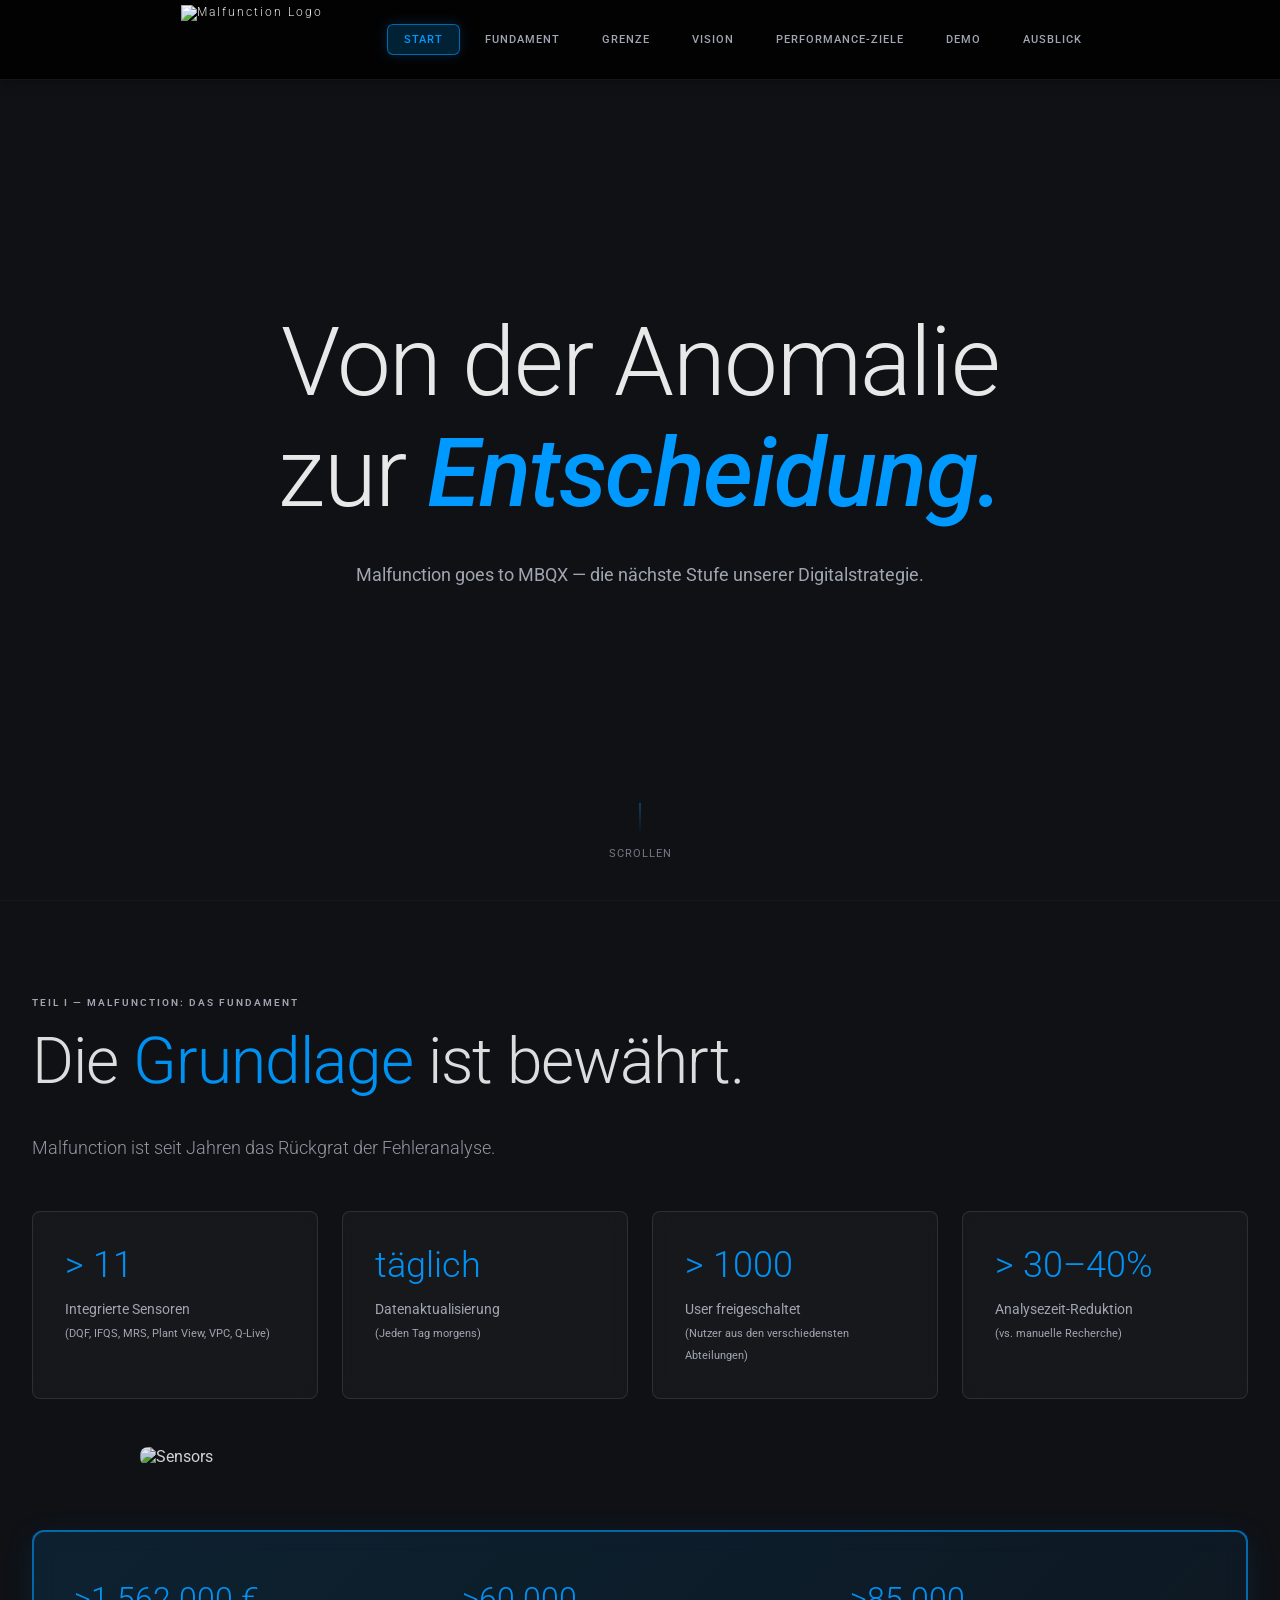
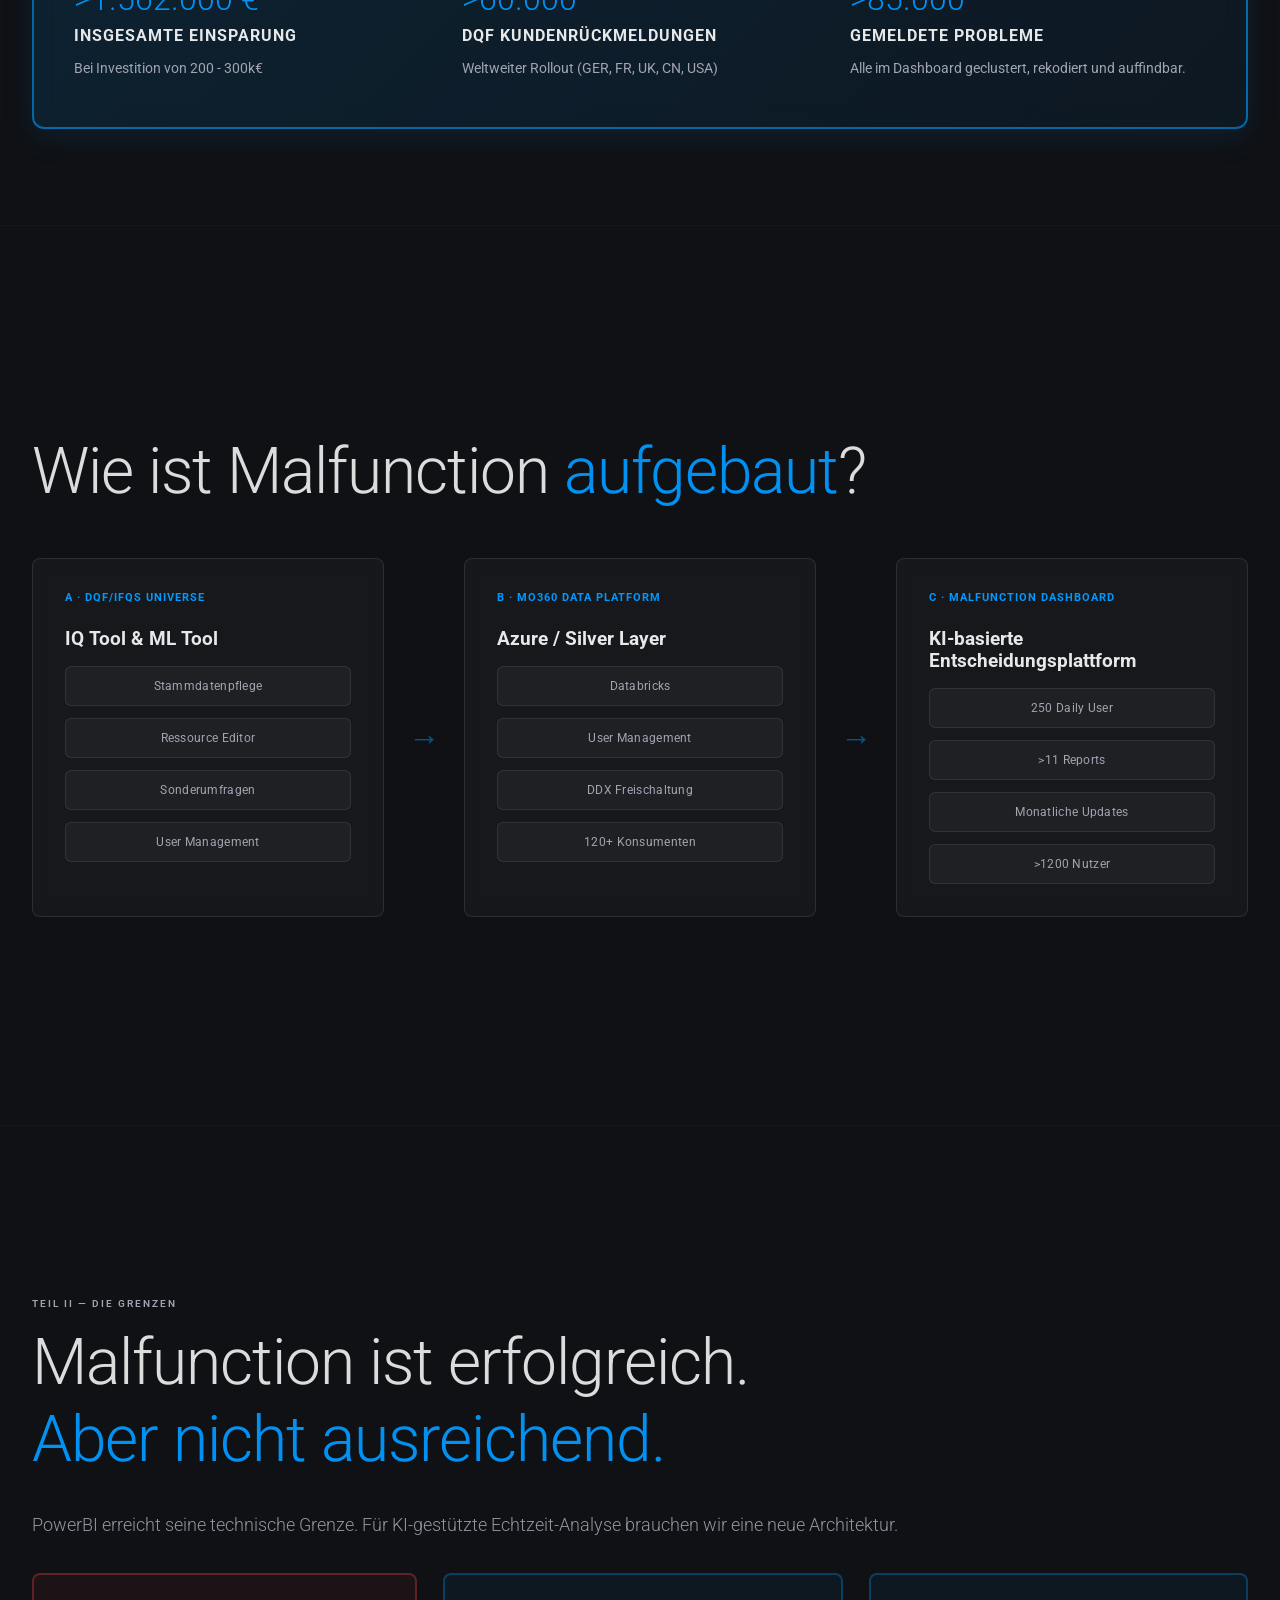
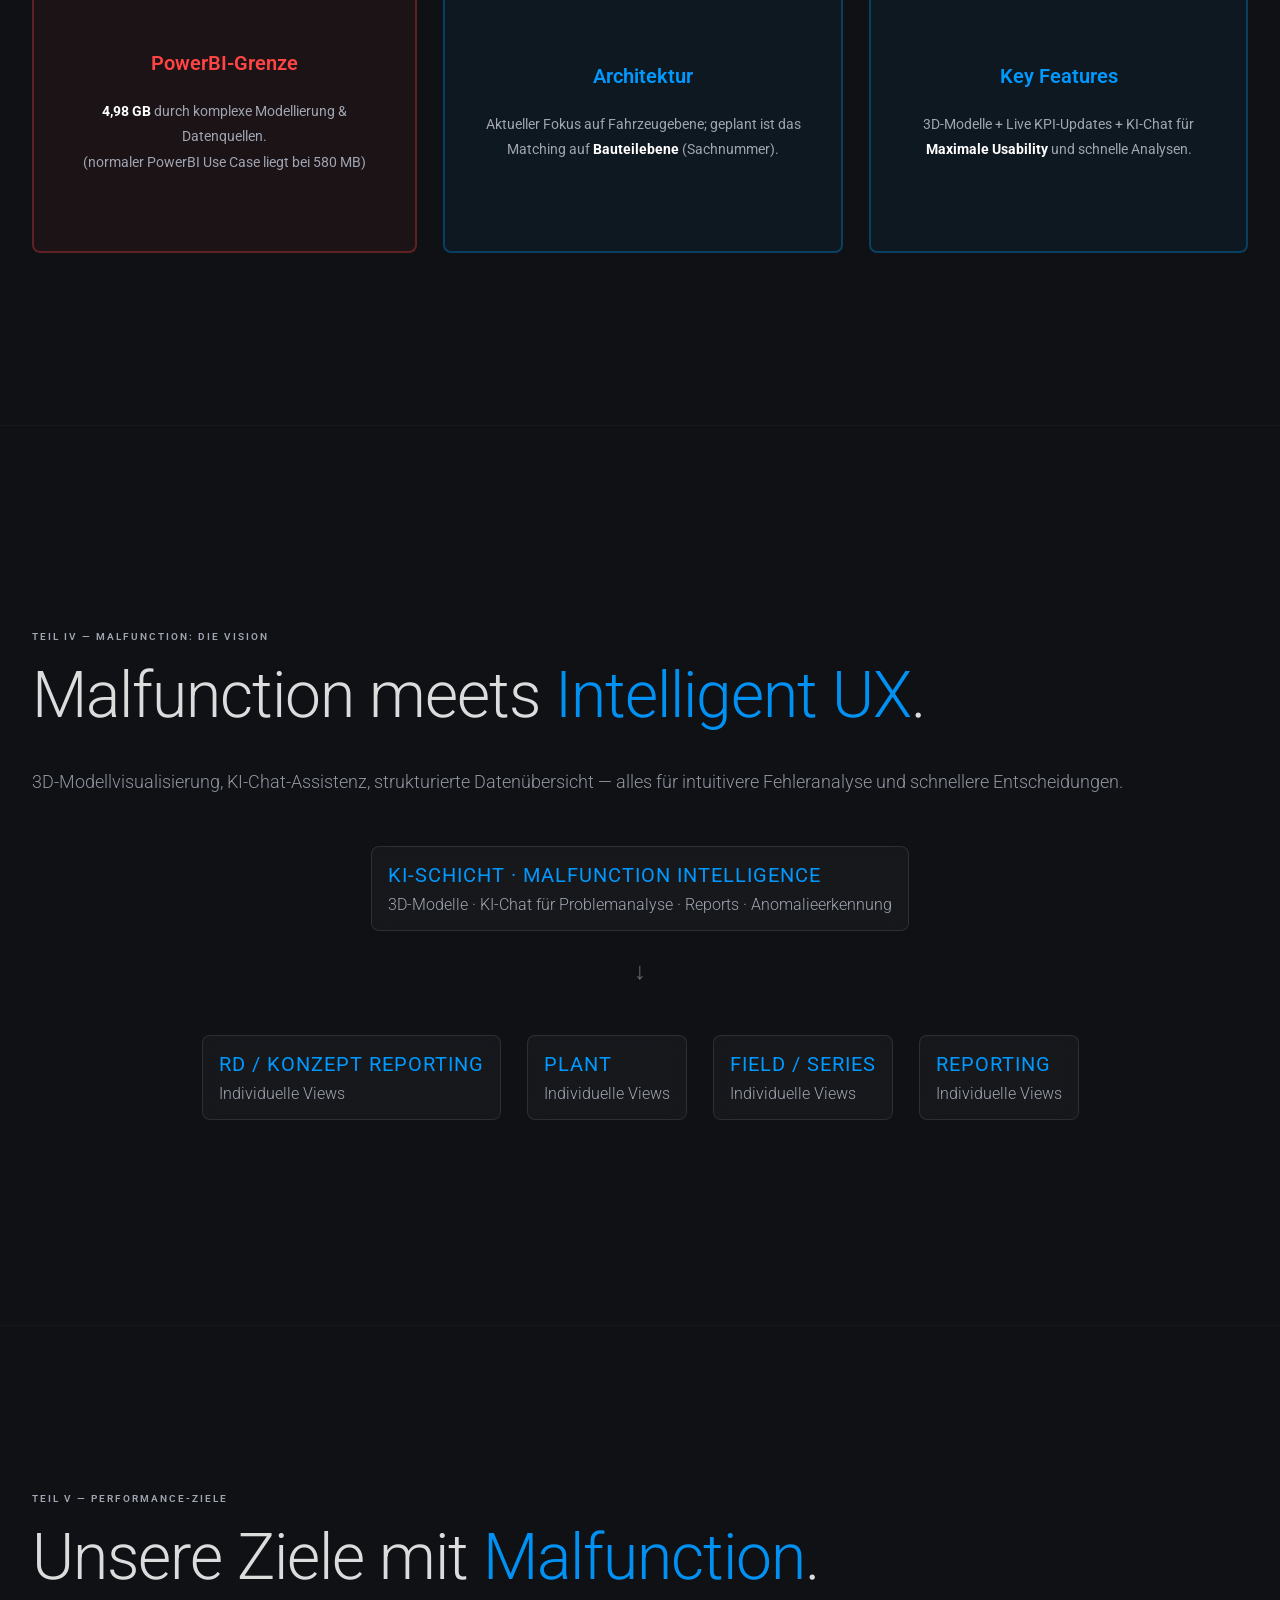
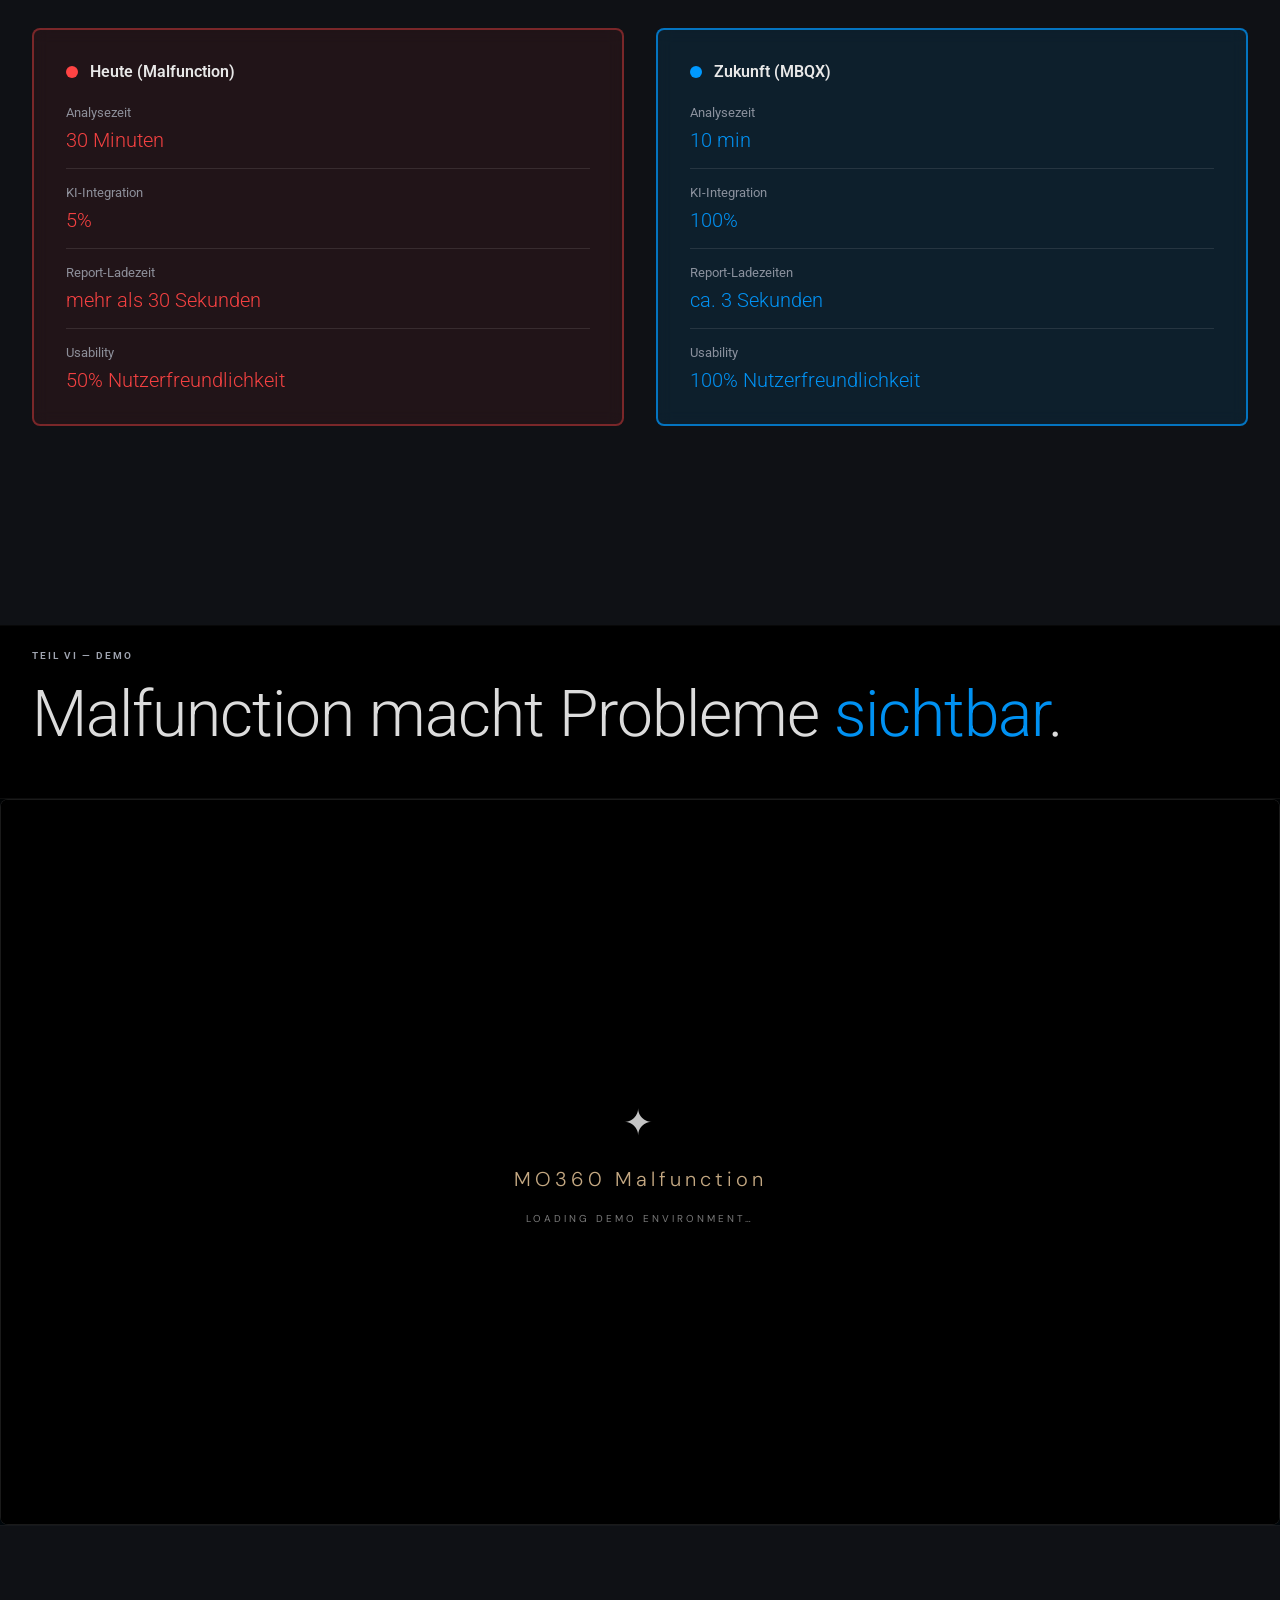
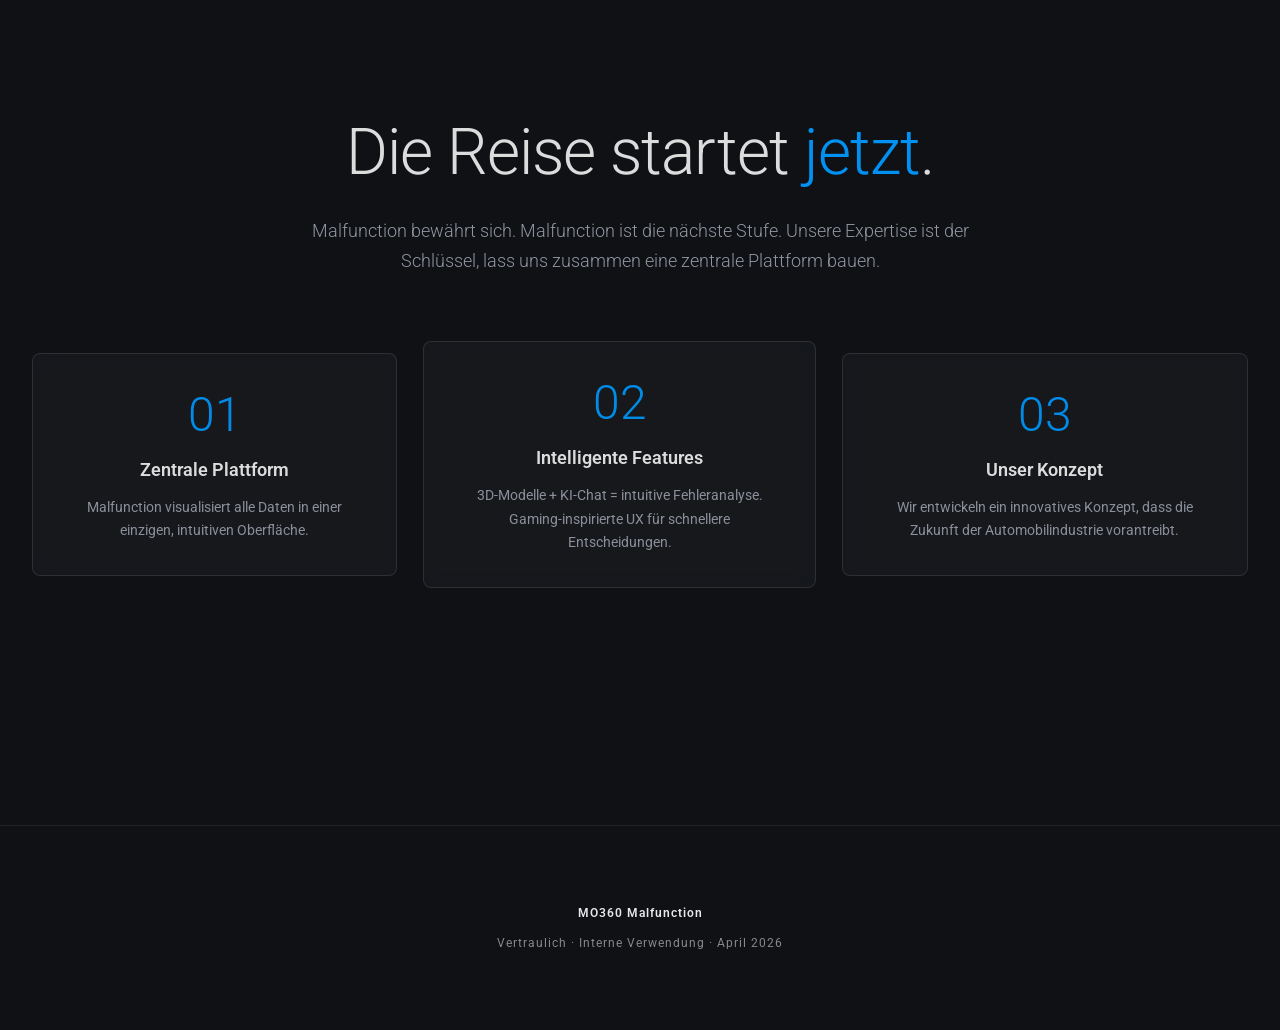
==== commit 5ea2e1e6: "Vercel Deployment" ====
--- a/index.html
+++ b/index.html
@@ -122,7 +122,7 @@
 
         .progress-bar {
             position: fixed;
-            top: 80px;
+            top: 83px;
             left: 0;
             height: 4px;
             background: linear-gradient(90deg, var(--brand-accent), rgba(0, 153, 255, 0.25), transparent);
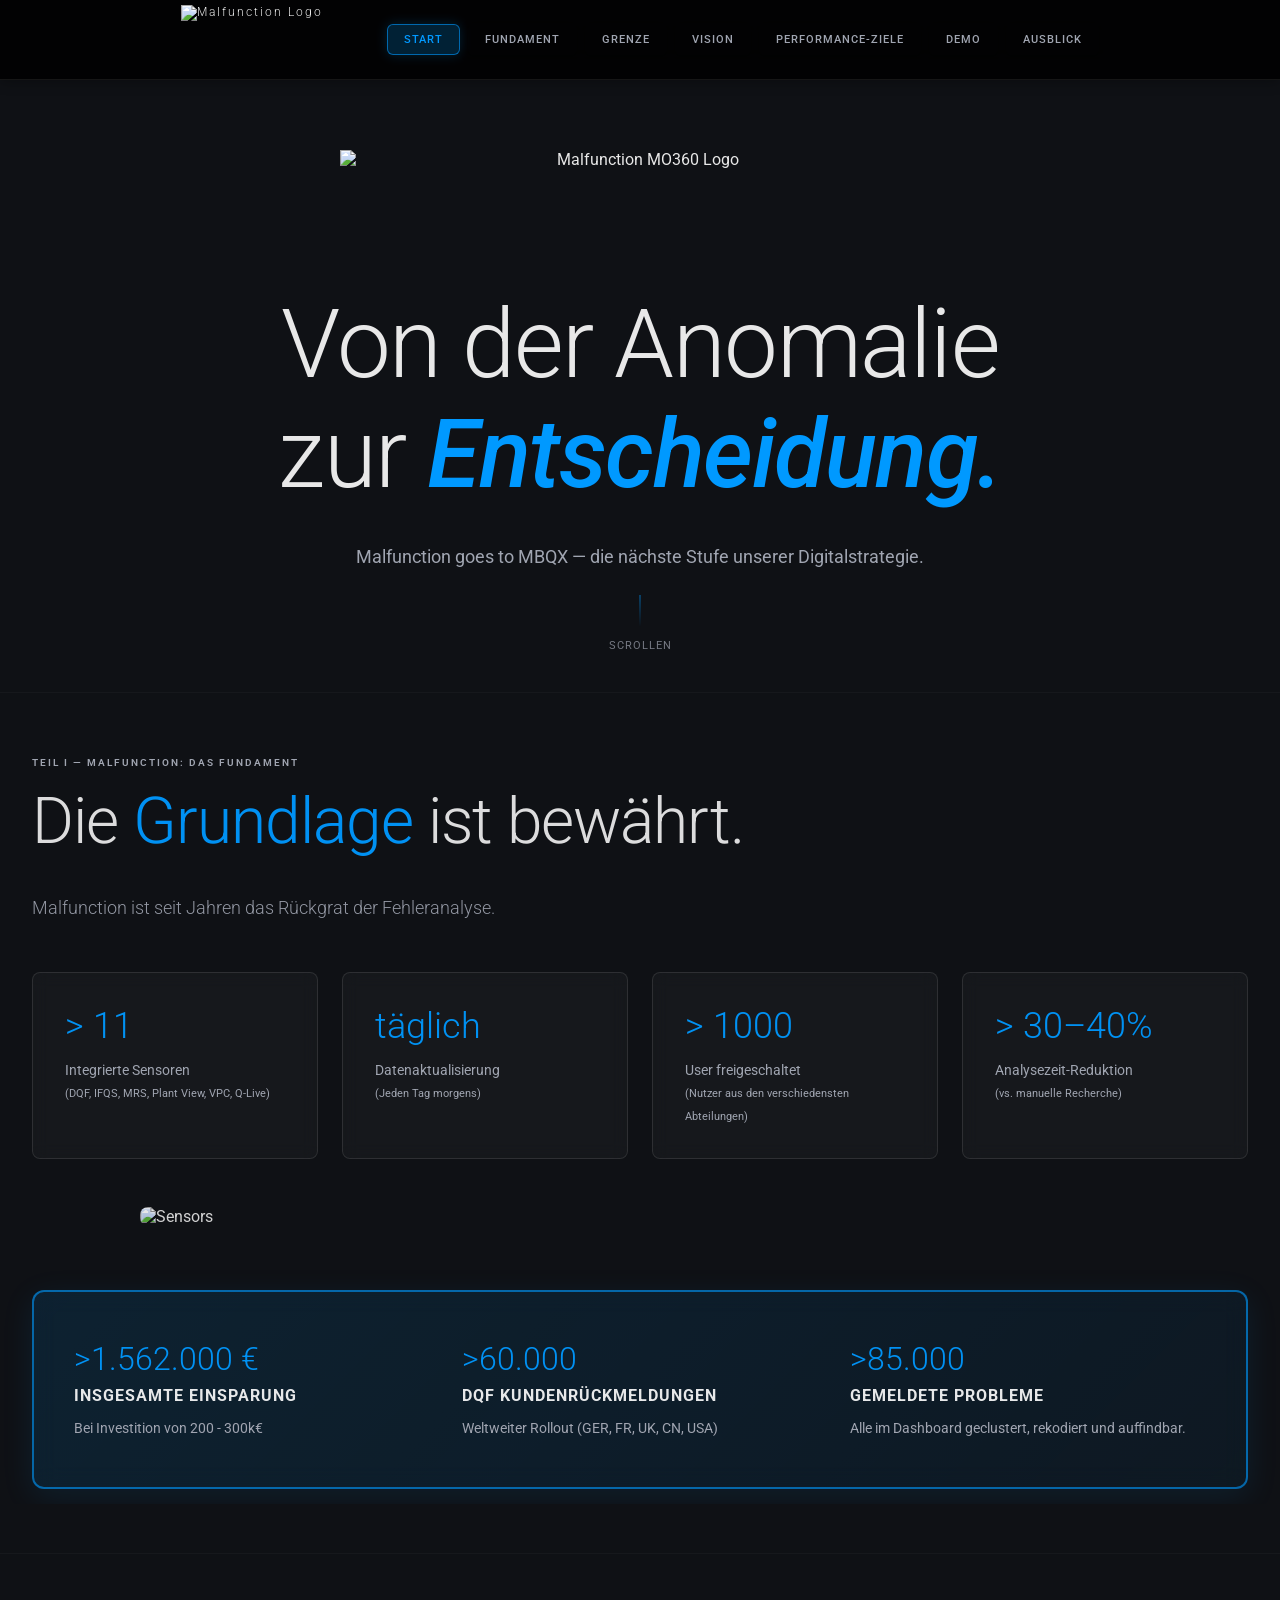
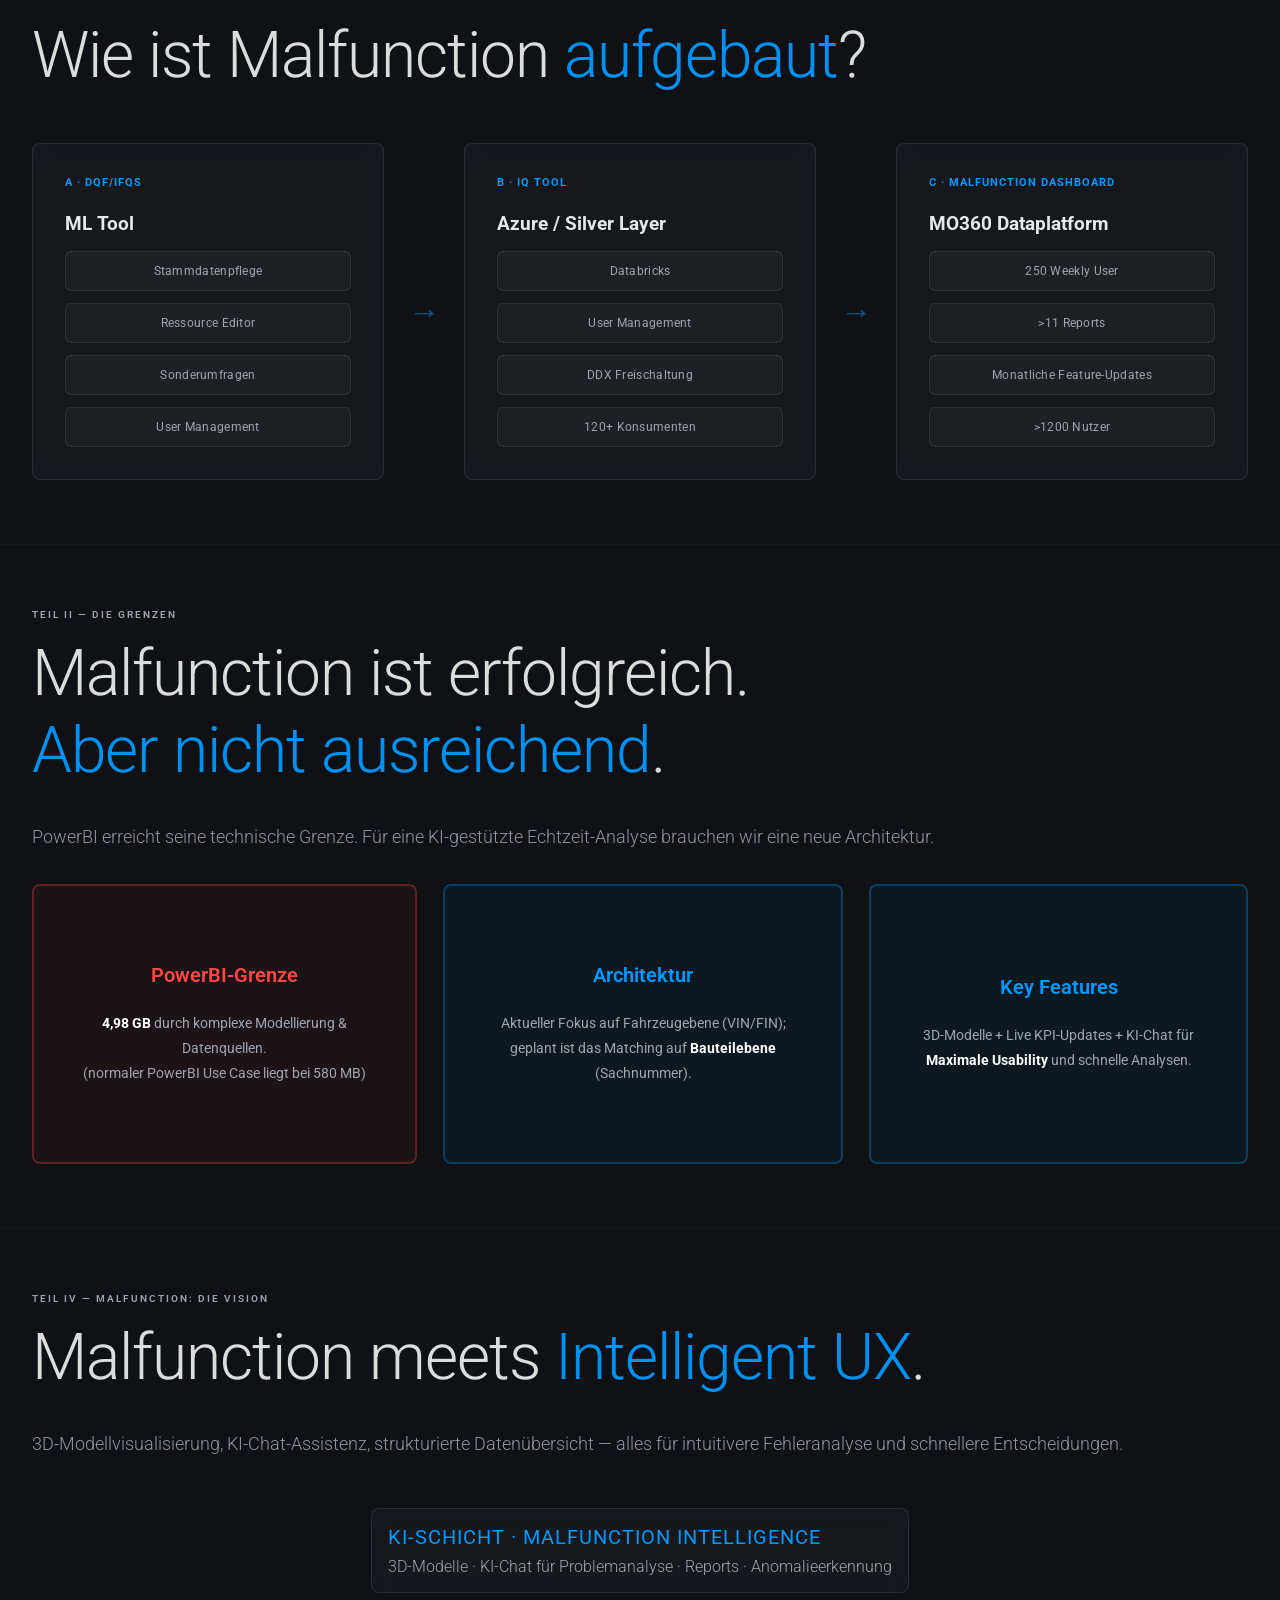
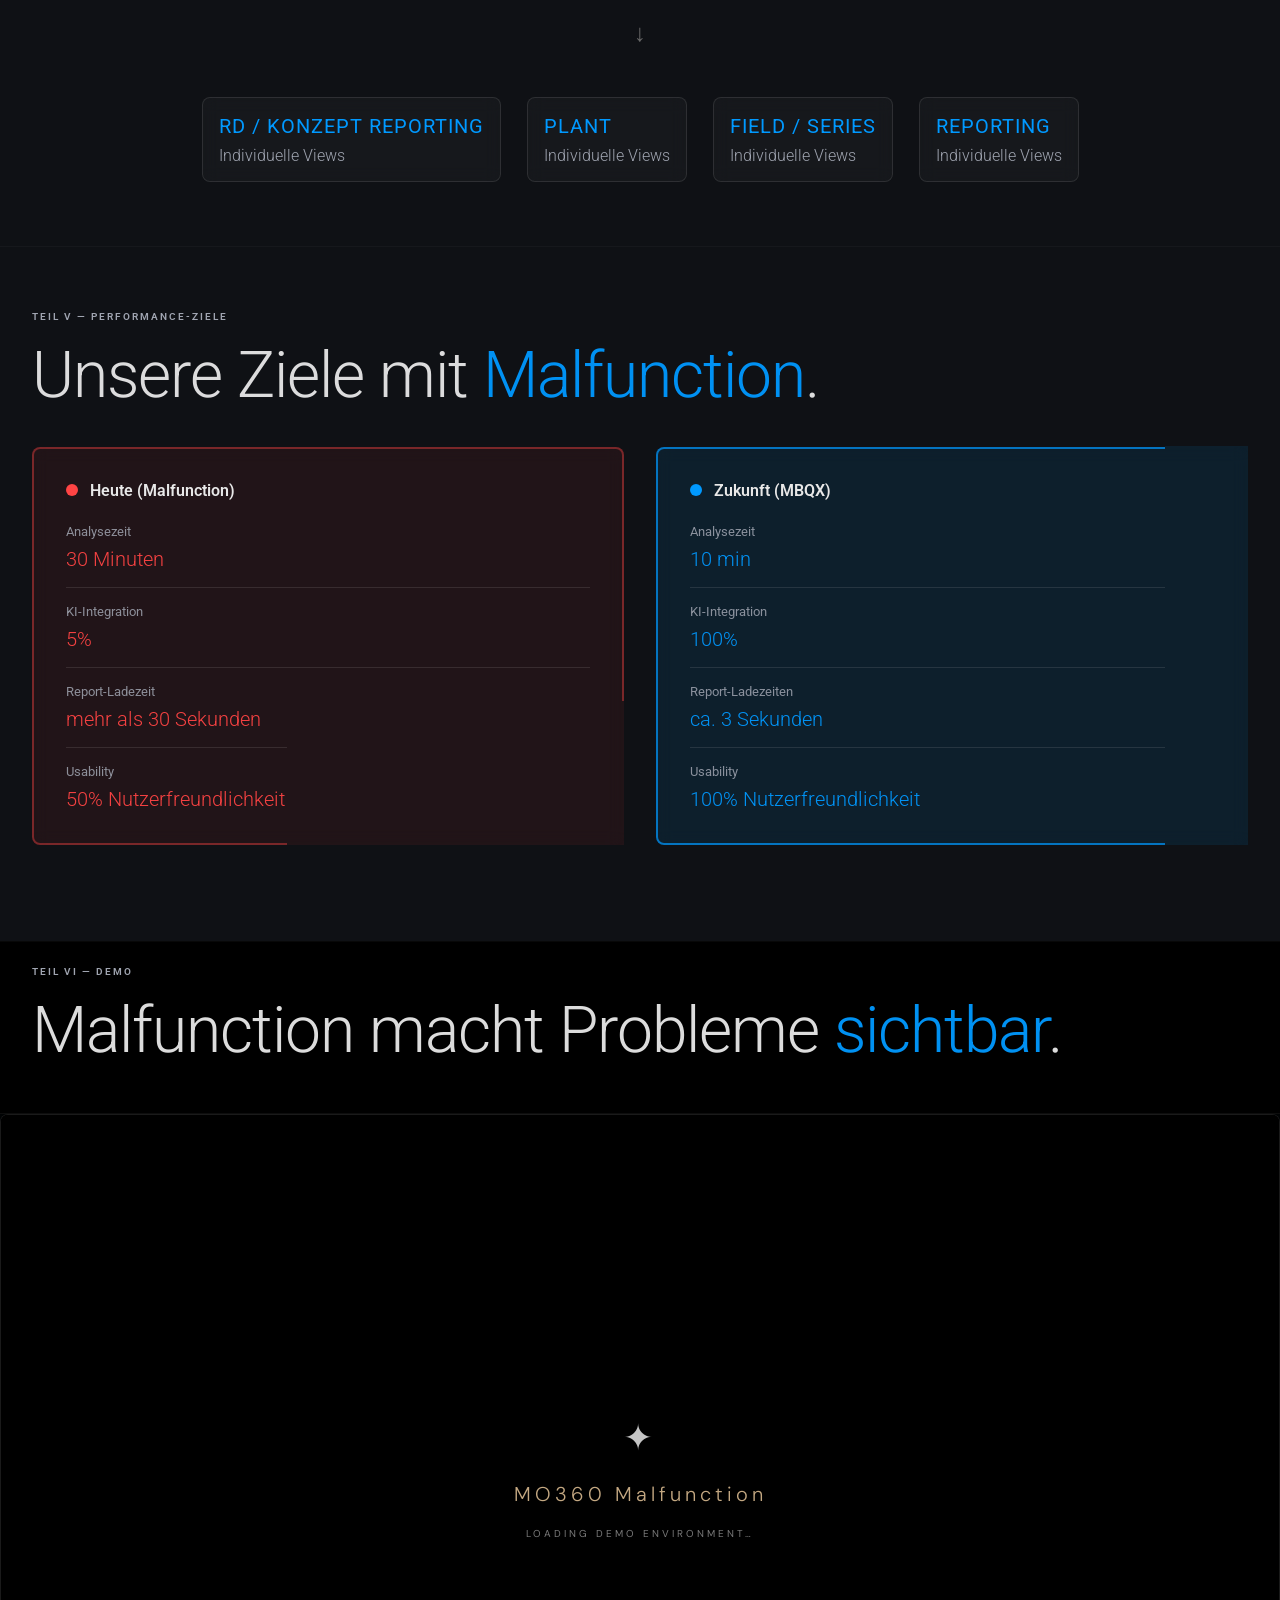
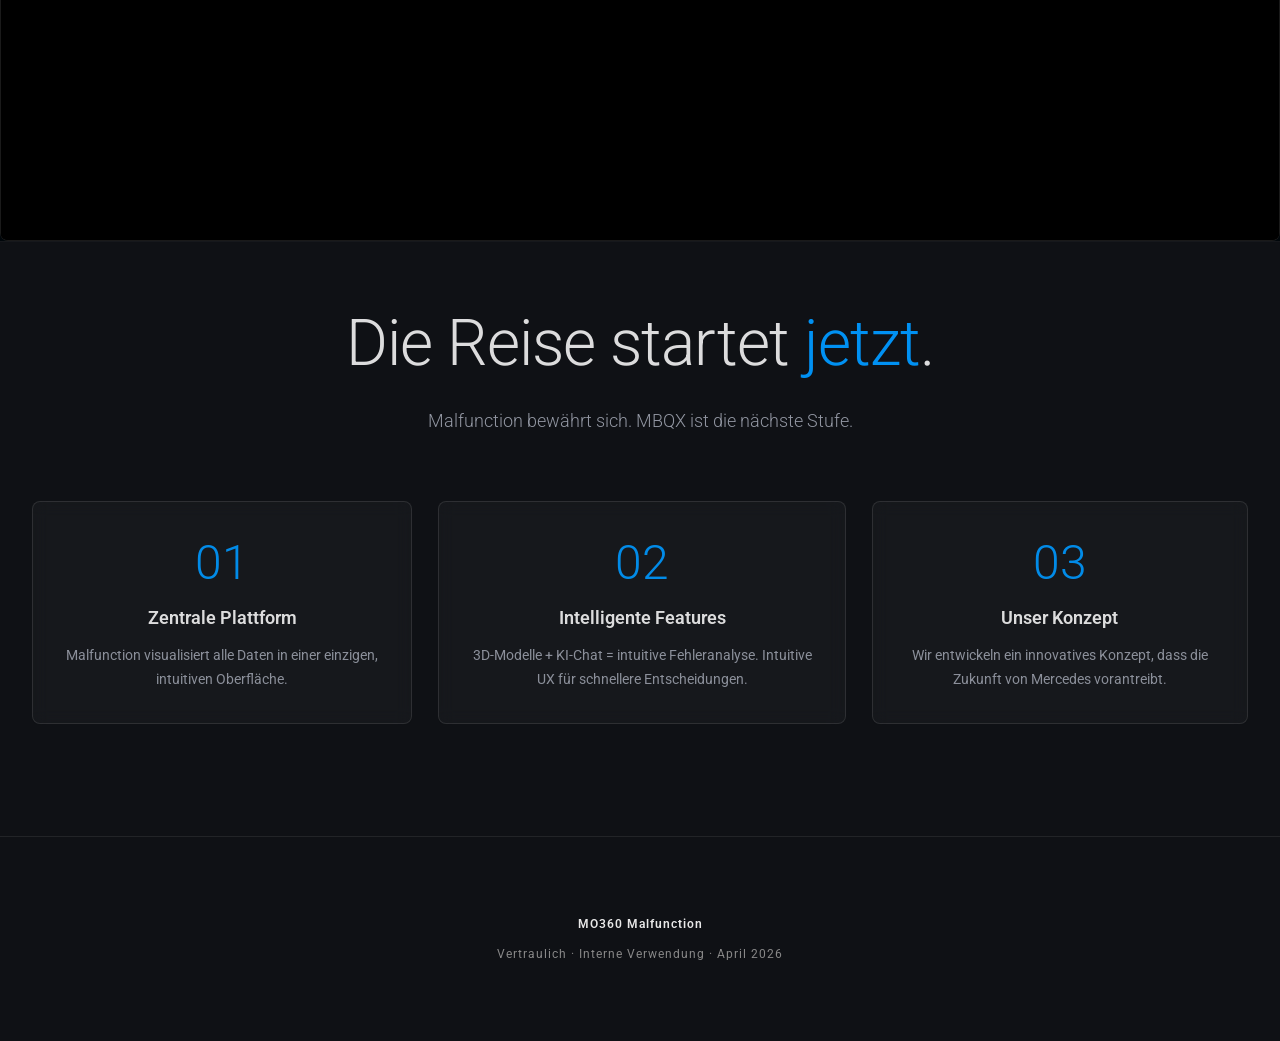
==== commit f322c25b: "Demo fix" ====
--- a/index.html
+++ b/index.html
@@ -122,7 +122,7 @@
 
         .progress-bar {
             position: fixed;
-            top: 83px;
+            top: 80px;
             left: 0;
             height: 4px;
             background: linear-gradient(90deg, var(--brand-accent), rgba(0, 153, 255, 0.25), transparent);
@@ -133,8 +133,8 @@
 
         /* SECTIONS */
         section {
-            min-height: 100vh;
-            padding: 96px 32px;
+            min-height: auto;
+            padding: 64px 32px;
             display: flex;
             flex-direction: column;
             justify-content: center;
@@ -145,6 +145,24 @@
 
         section:first-of-type {
             border-top: none;
+        }
+
+        #foundation .architecture-flow {
+            gap: 18px;
+            margin-top: 36px;
+        }
+
+        #foundation .kpi-box {
+            padding: 24px;
+        }
+
+        #foundation .kpi-title {
+            margin-bottom: 18px;
+        }
+
+        #foundation .kpi-tile-grid {
+            gap: 10px;
+            margin-top: 12px;
         }
 
         .section-container {
@@ -1596,6 +1614,13 @@
             background: rgba(0, 153, 255, 0.08);
             }
 
+            .hero-logo {
+            display: block;
+            margin: 0 auto 120px auto;
+            max-width: 600px;
+            width: 100%;
+            height: auto;
+}
     </style>
 </head>
 <body>
@@ -1610,19 +1635,23 @@
     <!-- PROGRESS BAR -->
     <div class="progress-bar" id="progressBar"></div>
 
-    <!-- HERO SECTION -->
-    <section id="hero">
-        <h1 class="fade-in-up">
-            Von der Anomalie<br>zur <em>Entscheidung.</em>
-        </h1>
-        <p class="subtitle fade-in-up delay-1">
-            Malfunction goes to MBQX — die nächste Stufe unserer Digitalstrategie.
-        </p>
-        <div class="scroll-indicator">
-            <div class="scroll-line"></div>
-            <div class="scroll-text">Scrollen</div>
-        </div>
-    </section>
+<section id="hero">
+    <img class="hero-logo fade-in-up"
+        src="./public/malfunction_wortbild_dark.png" 
+        alt="Malfunction MO360 Logo" 
+        class="hero-logo"
+    >
+    <h1 class="fade-in-up">
+        Von der Anomalie<br>zur <em>Entscheidung.</em>
+    </h1>
+    <p class="subtitle fade-in-up delay-1">
+        Malfunction goes to MBQX — die nächste Stufe unserer Digitalstrategie.
+    </p>
+    <div class="scroll-indicator">
+        <div class="scroll-line"></div>
+        <div class="scroll-text">Scrollen</div>
+    </div>
+</section>
 
     <!-- FOUNDATION SECTION -->
     <section id="foundation">
@@ -1681,8 +1710,8 @@
 
       <!-- A -->
     <div class="kpi-box">
-    <div class="kpi-title">A · DQF/IFQS Universe</div>
-    <h3>IQ Tool & ML Tool</h3>
+    <div class="kpi-title">A · DQF/IFQS</div>
+    <h3>ML Tool</h3>
 
     <div class="kpi-tile-grid">
         <div class="kpi-tile">Stammdatenpflege</div>
@@ -1696,7 +1725,7 @@
 
       <!-- B -->
     <div class="kpi-box">
-    <div class="kpi-title">B · MO360 Data Platform</div>
+    <div class="kpi-title">B · IQ Tool</div>
     <h3>Azure / Silver Layer</h3>
 
     <div class="kpi-tile-grid">
@@ -1712,12 +1741,12 @@
       <!-- C -->
 <div class="kpi-box">
   <div class="kpi-title">C · Malfunction Dashboard</div>
-  <h3>KI‑basierte Entscheidungsplattform</h3>
+  <h3>MO360 Dataplatform</h3>
 
   <div class="kpi-tile-grid">
-    <div class="kpi-tile">250 Daily User</div>
+    <div class="kpi-tile">250 Weekly User</div>
     <div class="kpi-tile">>11 Reports</div>
-    <div class="kpi-tile">Monatliche Updates</div>
+    <div class="kpi-tile">Monatliche Feature-Updates</div>
     <div class="kpi-tile">>1200 Nutzer</div>
   </div>
 </div>
@@ -1727,8 +1756,8 @@
     <section id="limit">
         <div class="section-container">
             <div class="section-label">TEIL II — Die Grenzen</div>
-            <h2>Malfunction ist erfolgreich.<br><span>Aber nicht ausreichend.</span></h2>
-            <p class="section-p" style="margin-bottom: 32px;">PowerBI erreicht seine technische Grenze. Für KI-gestützte Echtzeit-Analyse brauchen wir eine neue Architektur.</p>
+            <h2>Malfunction ist erfolgreich.<br><span>Aber nicht ausreichend</span>.</h2>
+            <p class="section-p" style="margin-bottom: 32px;">PowerBI erreicht seine technische Grenze. Für eine KI-gestützte Echtzeit-Analyse brauchen wir eine neue Architektur.</p>
             
             <div class="three-col-grid fade-in-up">
                 <div class="architecture-layer" style="border: 2px solid rgba(255, 68, 68, 0.3); background: rgba(255, 68, 68, 0.05); padding: 40px 32px; text-align: center; min-height: 280px; display: flex; flex-direction: column; justify-content: center; gap: 24px;">
@@ -1742,7 +1771,7 @@
                 <div class="architecture-layer" style="border: 2px solid rgba(0, 153, 255, 0.3); background: rgba(0, 153, 255, 0.05); padding: 40px 32px; text-align: center; min-height: 280px; display: flex; flex-direction: column; justify-content: center; gap: 24px;">
                     <div style="font-size: 20px; font-weight: 600; color: var(--brand-accent);">Architektur</div>
                     <div style="font-size: 14px; color: var(--brand-dim); line-height: 1.8;">
-                         Aktueller Fokus auf Fahrzeugebene; geplant ist das Matching auf <strong style="color: white;">Bauteilebene</strong> (Sachnummer).
+                         Aktueller Fokus auf Fahrzeugebene (VIN/FIN); geplant ist das Matching auf <strong style="color: white;">Bauteilebene</strong> (Sachnummer).
                     </div>
                 </div>
 
@@ -1881,7 +1910,7 @@
         <div class="section-container">
             <div style="text-align: center; margin-bottom: 64px;">
                 <h2 style="text-align: center; margin-bottom: 24px;">Die Reise startet <span>jetzt</span>.</h2>
-                <p class="section-p" style="margin: 0 auto; max-width: 700px;">Malfunction bewährt sich. Malfunction ist die nächste Stufe. Unsere Expertise ist der Schlüssel, lass uns zusammen eine zentrale Plattform bauen.</p>
+                <p class="section-p" style="margin: 0 auto; max-width: 700px;">Malfunction bewährt sich. MBQX ist die nächste Stufe.</p>
             </div>
             
             <div class="three-col-grid" style="margin-bottom: 48px;">
@@ -1893,12 +1922,12 @@
                 <div class="feature-card fade-in-up delay-2">
                     <div class="feature-number">02</div>
                     <div class="feature-title">Intelligente Features</div>
-                    <div class="feature-desc">3D-Modelle + KI-Chat = intuitive Fehleranalyse. Gaming-inspirierte UX für schnellere Entscheidungen.</div>
+                    <div class="feature-desc">3D-Modelle + KI-Chat = intuitive Fehleranalyse. Intuitive UX für schnellere Entscheidungen.</div>
                 </div>
                 <div class="feature-card fade-in-up delay-3">
                     <div class="feature-number">03</div>
                     <div class="feature-title">Unser Konzept</div>
-                    <div class="feature-desc">Wir entwickeln ein innovatives Konzept, dass die Zukunft der Automobilindustrie vorantreibt.</div>
+                    <div class="feature-desc">Wir entwickeln ein innovatives Konzept, dass die Zukunft von Mercedes vorantreibt.</div>
                 </div>
             </div>
         </div>
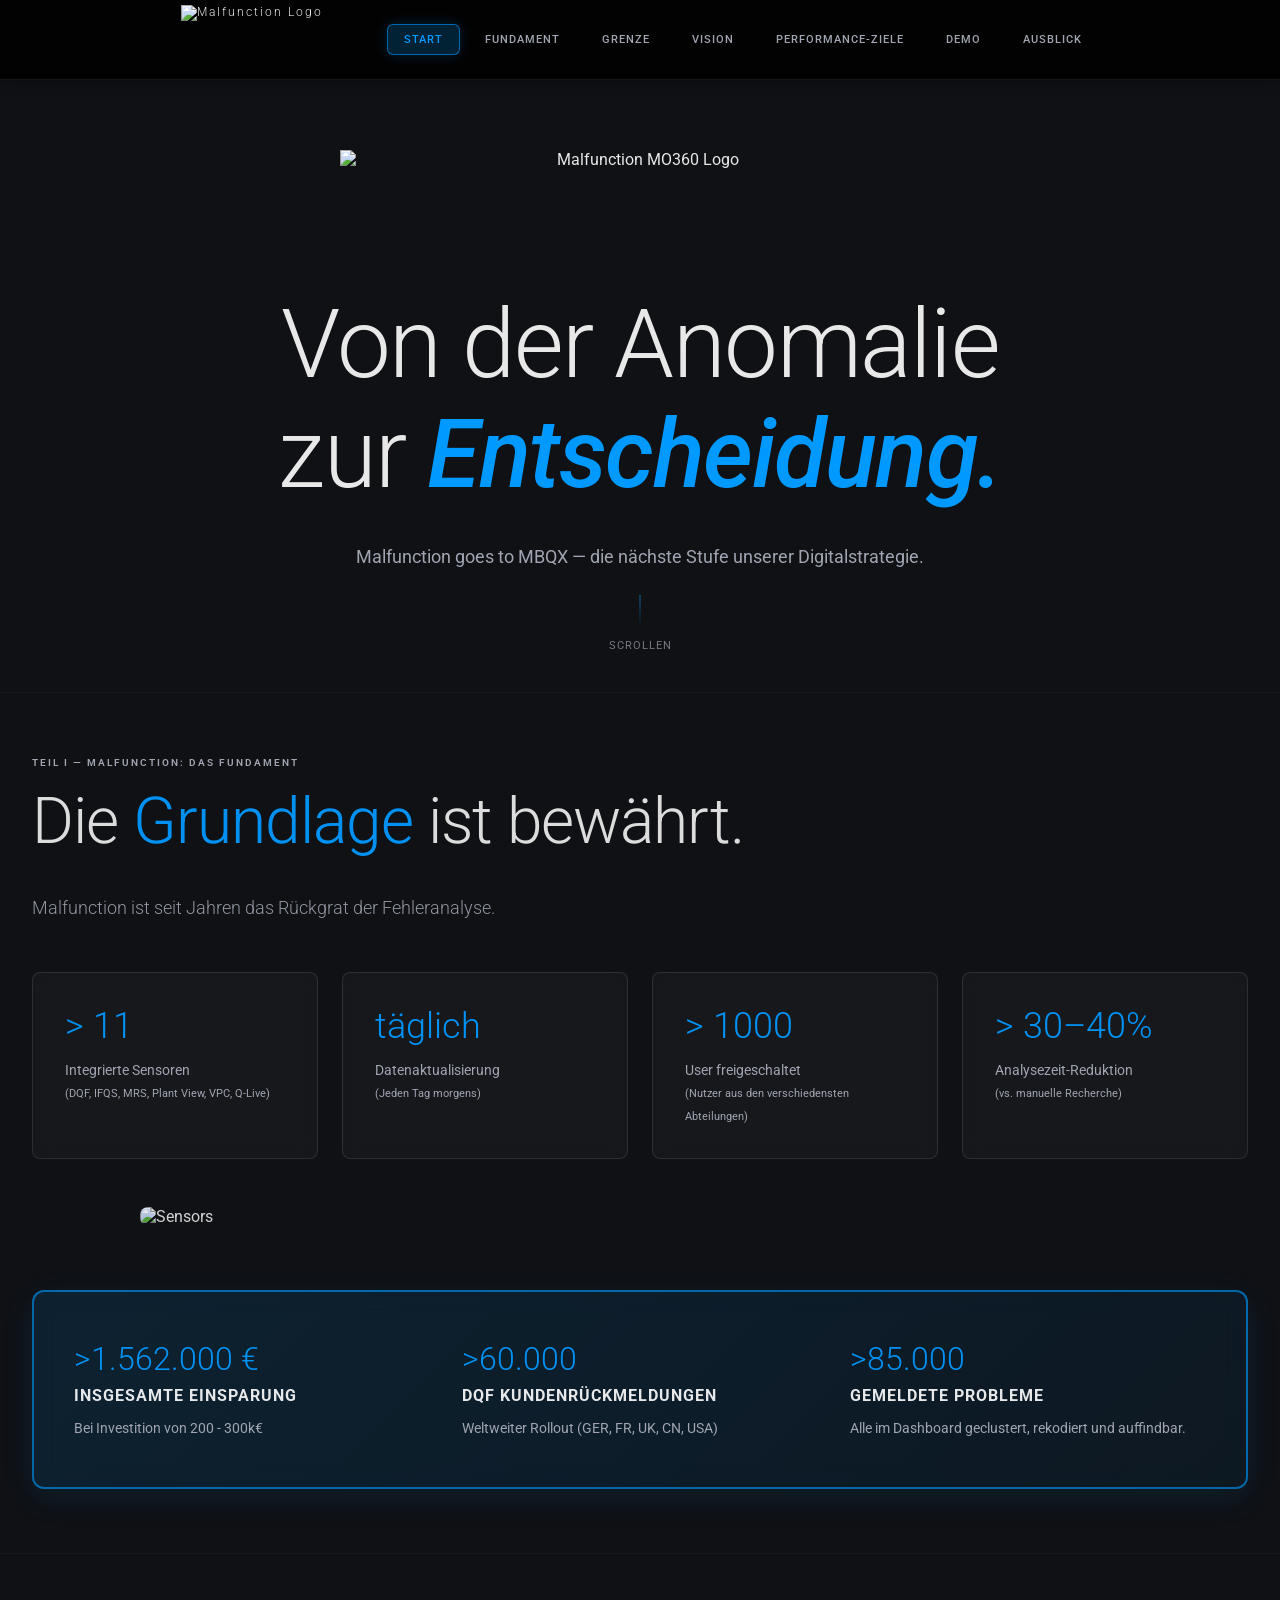
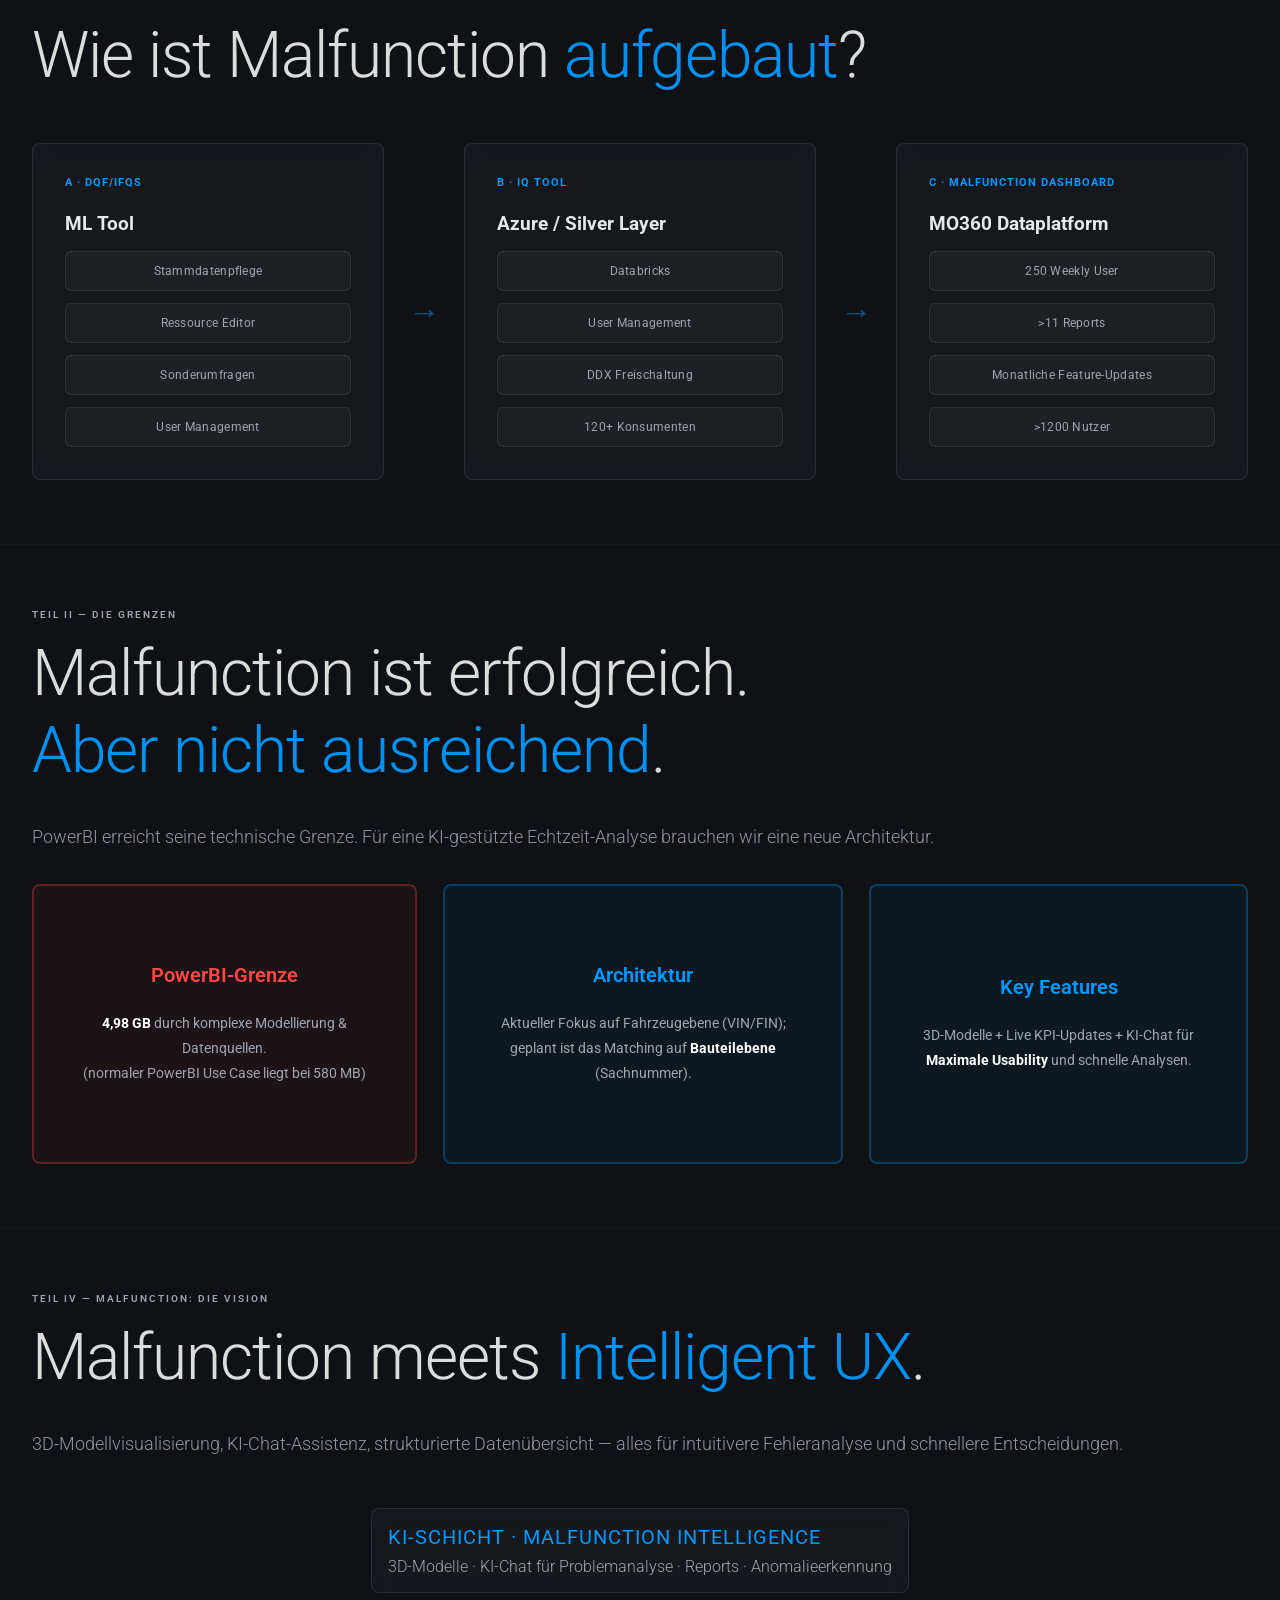
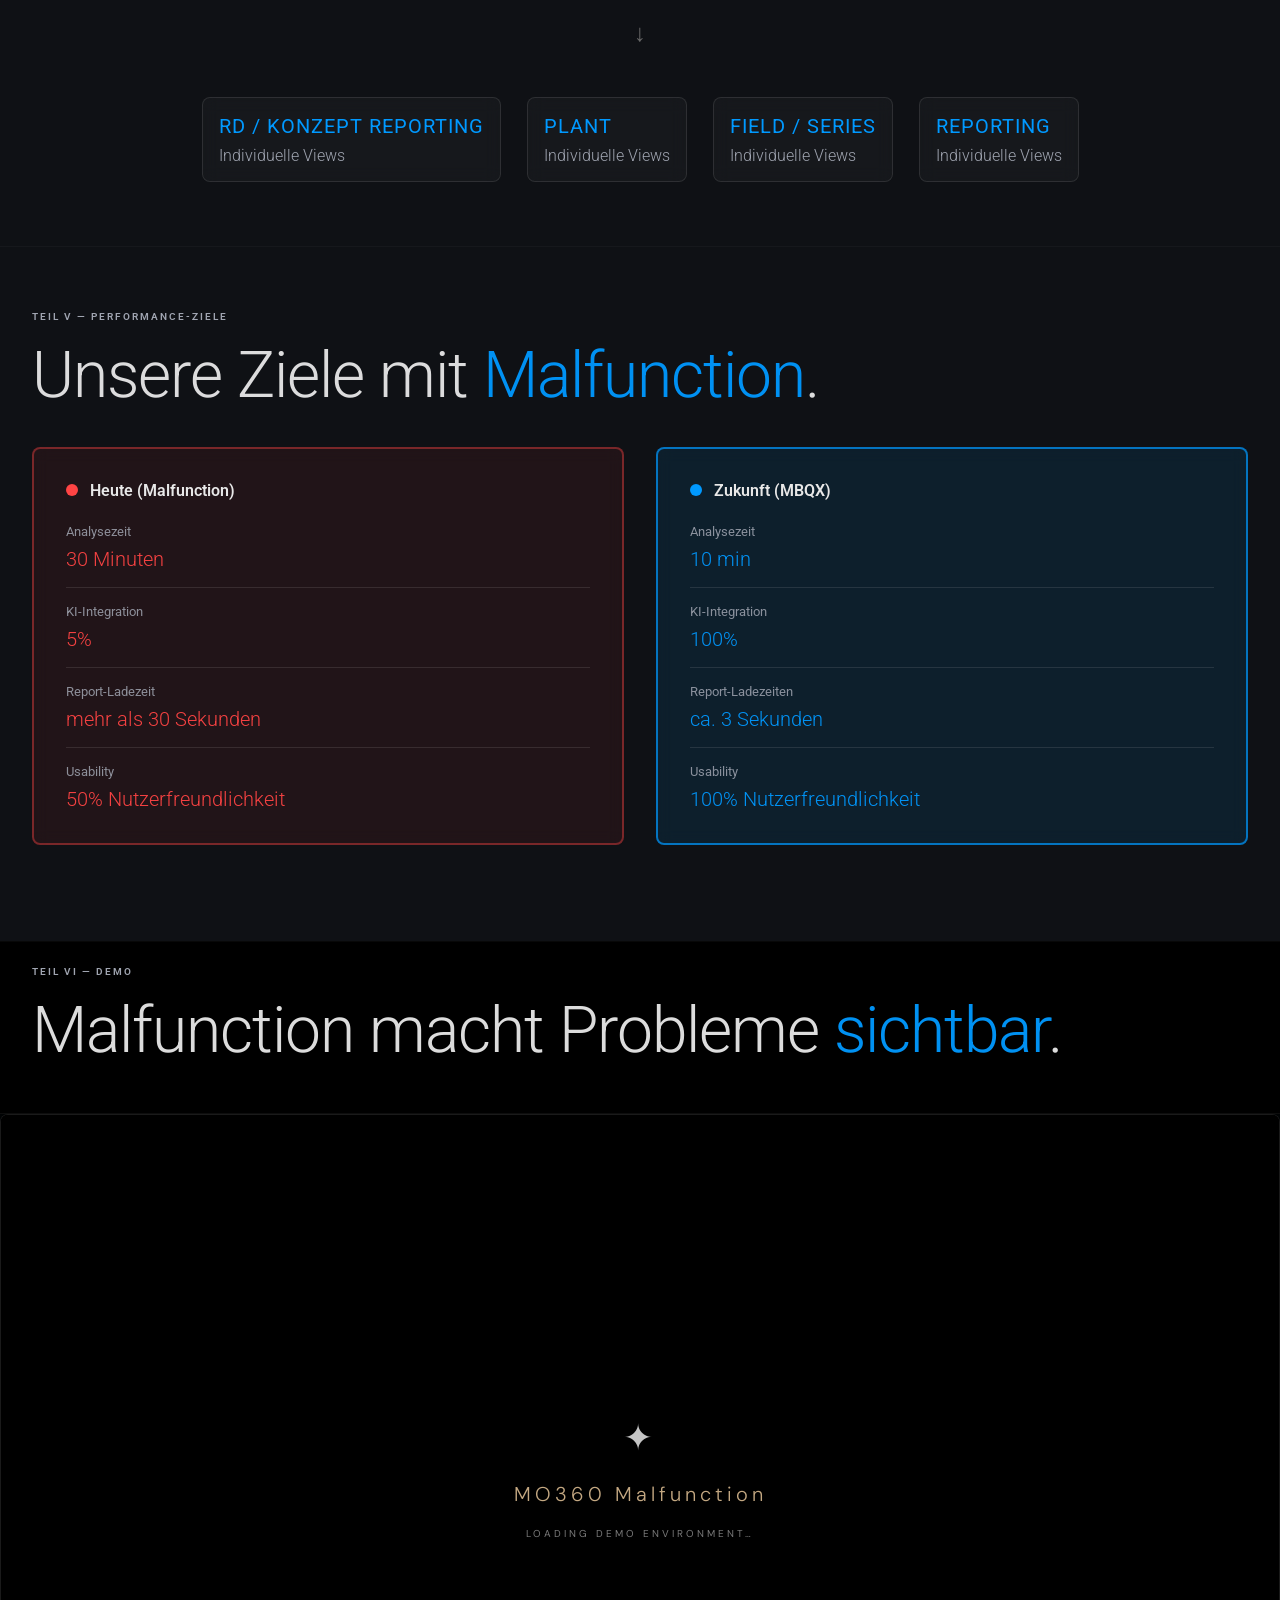
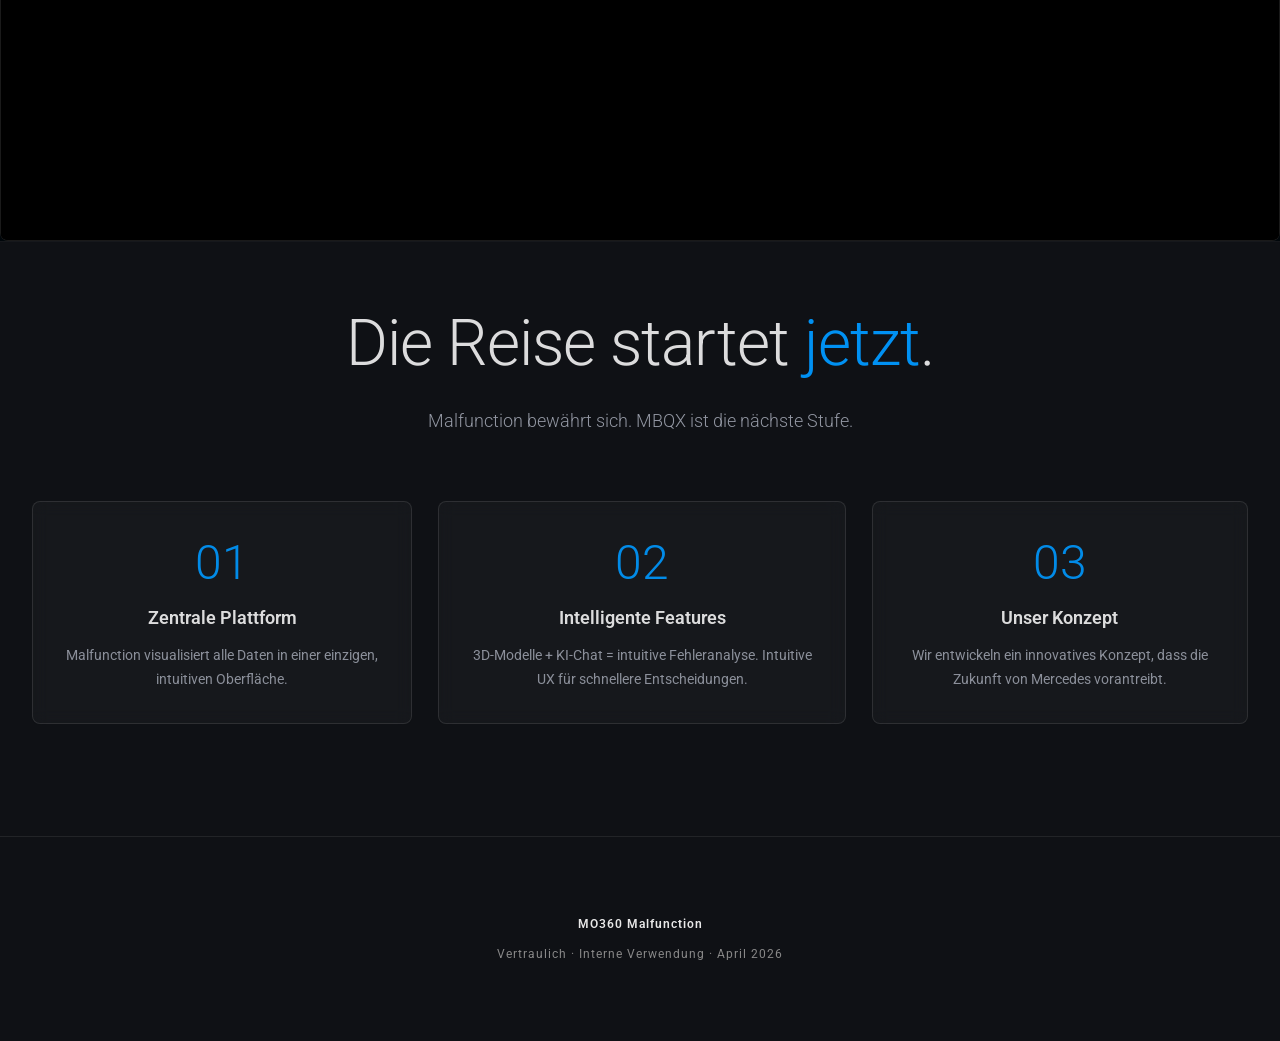
==== commit 4c603502: "Progress bar change" ====
--- a/index.html
+++ b/index.html
@@ -122,7 +122,7 @@
 
         .progress-bar {
             position: fixed;
-            top: 80px;
+            top: 1px;
             left: 0;
             height: 4px;
             background: linear-gradient(90deg, var(--brand-accent), rgba(0, 153, 255, 0.25), transparent);
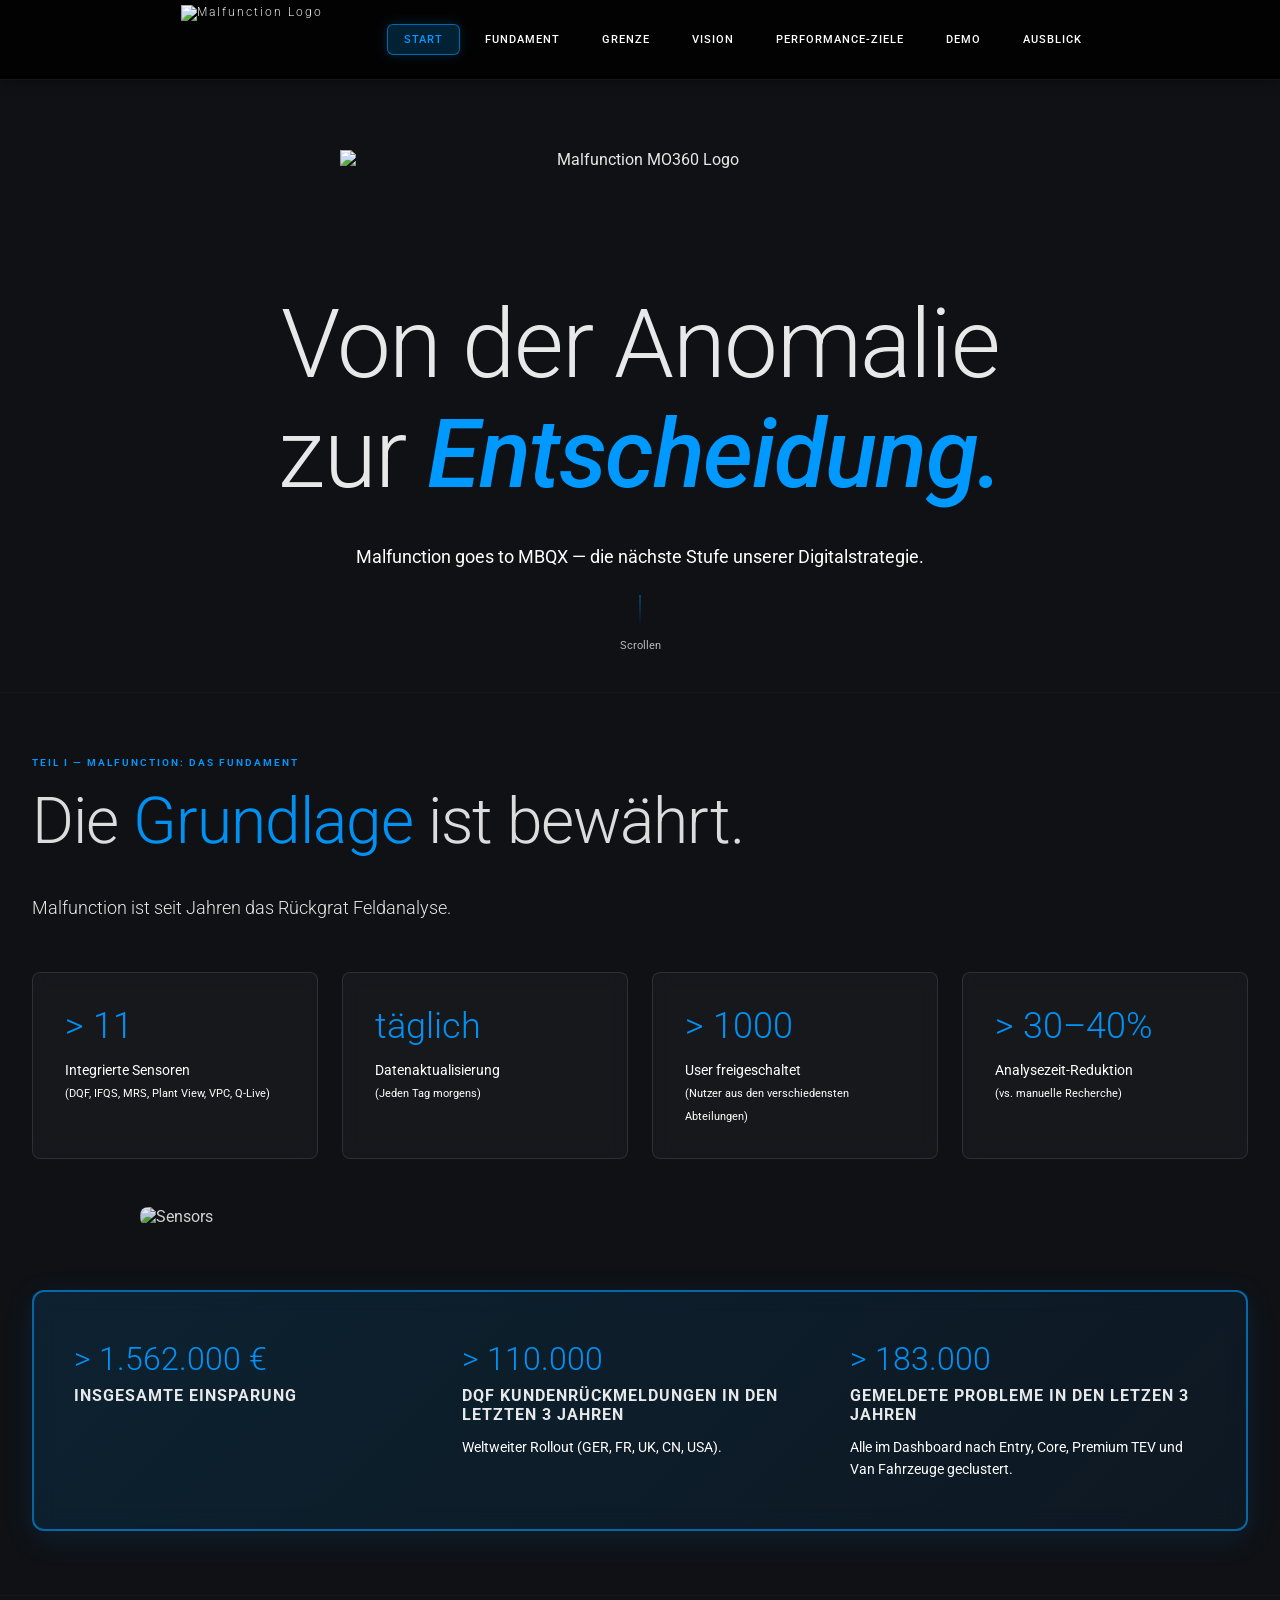
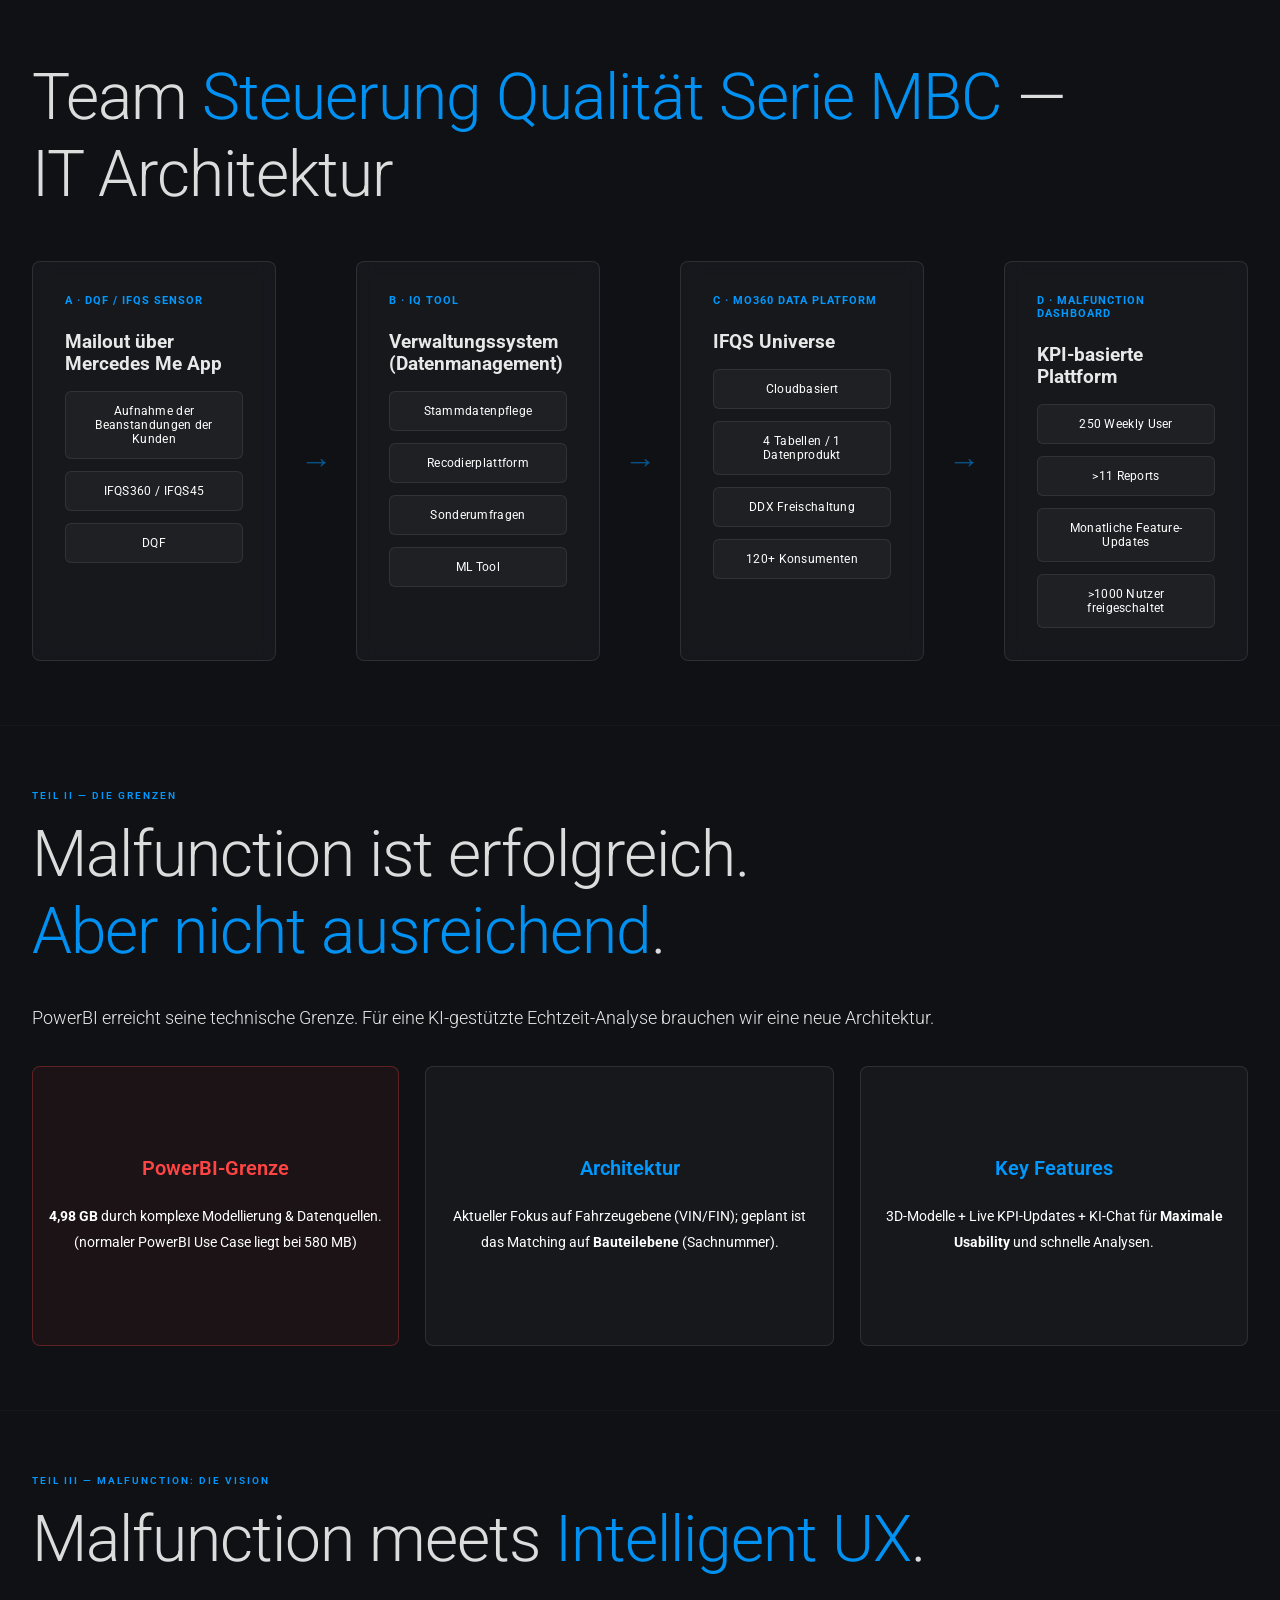
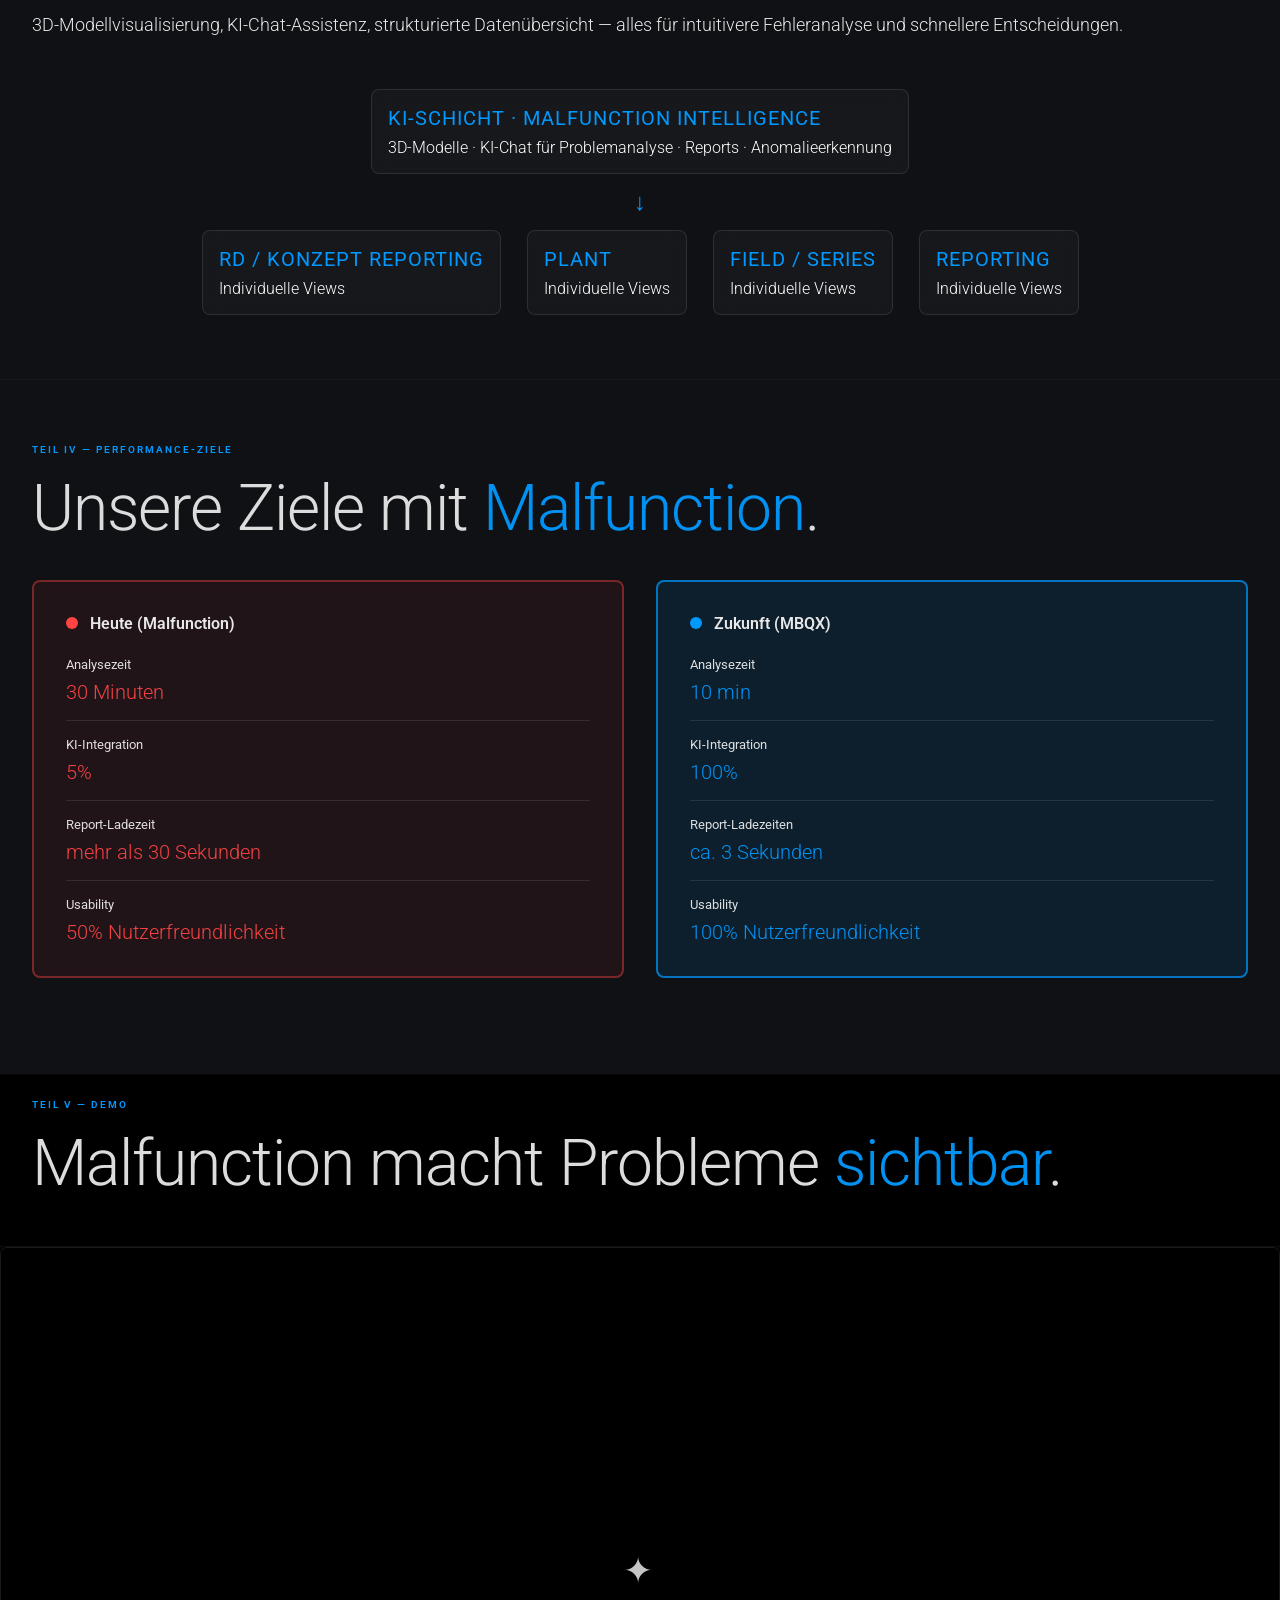
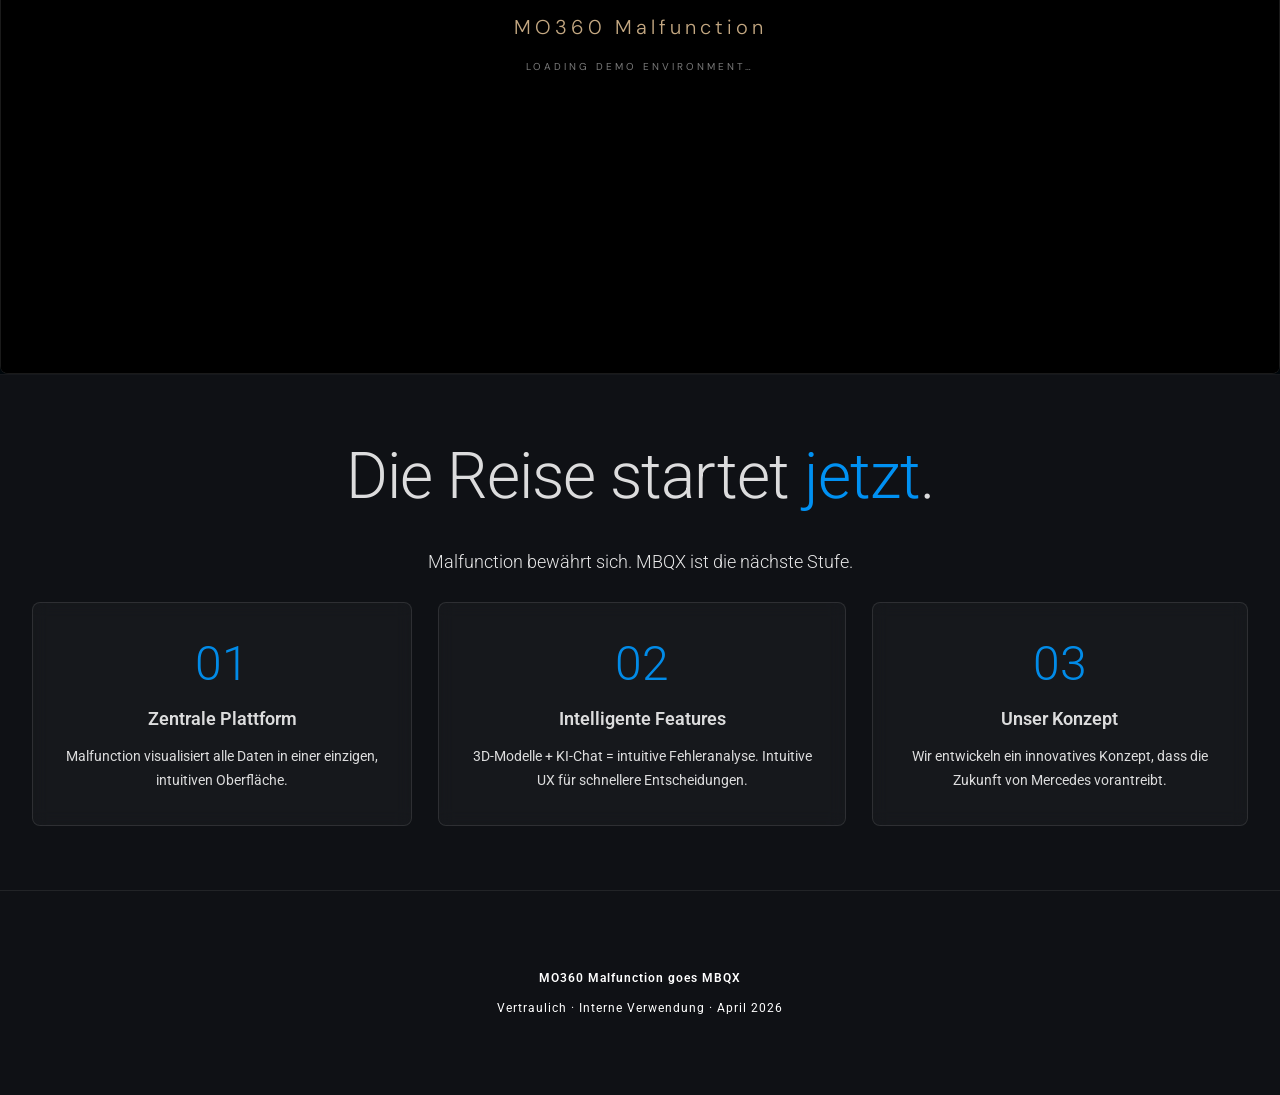
==== commit b3c83494: "finale Korrektur" ====
--- a/index.html
+++ b/index.html
@@ -31,7 +31,7 @@
             --brand-dark: #1C1F26;
             --brand-grey: #252A35;
             --brand-accent: #0099FF;
-            --brand-dim: #A0A5B1;
+            --brand-dim: #FFFFFF;
             --brand-silver: #E0E0E0;
         }
 
@@ -177,7 +177,7 @@
             font-weight: 600;
             letter-spacing: 2px;
             text-transform: uppercase;
-            color: var(--brand-dim);
+            color: var(--brand-accent);
             margin-bottom: 16px;
         }
 
@@ -207,6 +207,144 @@
             line-height: 1.7;
             font-weight: 300;
             opacity: 0.9;
+        }
+
+        .section-p--spaced {
+            margin-bottom: 48px;
+        }
+
+        .section-p--medium {
+            margin-bottom: 32px;
+        }
+
+        .detail-note {
+            font-size: 11px;
+            color: var(--brand-dim);
+        }
+
+        .foundation-image {
+            width: 100%;
+            max-width: 1000px;
+            margin: 48px auto 0;
+            display: block;
+            border-radius: 8px;
+            opacity: 0.9;
+        }
+
+        .architecture-panel {
+            border: 2px solid rgba(0, 153, 255, 0.3);
+            background: rgba(0, 153, 255, 0.05);
+            padding: 40px 32px;
+            text-align: center;
+            min-height: 280px;
+            display: flex;
+            flex-direction: column;
+            justify-content: center;
+            gap: 24px;
+        }
+
+        .architecture-panel.powerbi {
+            border-color: rgba(255, 68, 68, 0.3);
+            background: rgba(255, 68, 68, 0.05);
+        }
+
+        .architecture-panel-title {
+            font-size: 20px;
+            font-weight: 600;
+            color: var(--brand-accent);
+        }
+
+        .architecture-panel-title.powerbi {
+            color: #ff4444;
+        }
+
+        .architecture-panel-desc {
+            font-size: 14px;
+            color: var(--brand-dim);
+            line-height: 1.8;
+        }
+
+        .architecture-panel-desc strong {
+            color: white;
+        }
+
+        .arrow--large {
+            text-align: center;
+            color: var(--brand-accent);
+            padding: 12px 0;
+        }
+
+        .section-gap {
+            margin-top: 24px;
+        }
+
+        .demo-fullscreen {
+            padding: 0;
+            background: #000;
+            min-height: 100vh;
+            height: 100vh;
+            display: flex;
+            flex-direction: column;
+            justify-content: stretch;
+            overflow: hidden;
+            width: 100%;
+        }
+
+        .demo-fullscreen-header {
+            padding: 24px 32px 12px;
+            background: rgba(0, 0, 0, 0.9);
+            border-bottom: 1px solid rgba(255, 255, 255, 0.05);
+            flex-shrink: 0;
+        }
+
+        .demo-fullscreen-inner {
+            flex: 1;
+            display: flex;
+            flex-direction: column;
+            overflow: hidden;
+        }
+
+        .demo-fullscreen-card {
+            flex: 1;
+            border: 1px solid rgba(255, 255, 255, 0.1);
+            border-radius: 8px;
+            overflow: hidden;
+            background: #000;
+            box-shadow: 0 16px 48px rgba(0, 153, 255, 0.1);
+            display: flex;
+        }
+
+        .demo-iframe {
+            width: 100%;
+            height: 100%;
+            border: none;
+            background: #000;
+            display: block;
+        }
+
+        .centered-heading {
+            text-align: center;
+            margin-bottom: 24px;
+        }
+
+        .centered-copy {
+            margin: 0 auto;
+            max-width: 700px;
+        }
+
+        .footer-tagline {
+            display: flex;
+            align-items: center;
+            justify-content: center;
+            gap: 12px;
+            margin-bottom: 16px;
+        }
+
+        .footer-note {
+            font-size: 12px;
+            font-weight: 600;
+            letter-spacing: 1px;
+            color: var(--brand-dim);
         }
 
         /* HERO SECTION */
@@ -308,9 +446,7 @@
 
         .scroll-text {
             font-size: 11px;
-            color: var(--brand-dim);
-            letter-spacing: 1px;
-            text-transform: uppercase;
+            color: #FFFFFF;
             opacity: 0.7;
         }
 
@@ -669,9 +805,12 @@
         }
 
         .architecture-layer:hover {
-            background: rgba(255, 255, 255, 0.06);
-            border-color: rgba(255, 255, 255, 0.15);
-            transform: translateY(-2px);
+            transform: translateY(-4px);
+            box-shadow: 0 8px 24px rgba(0, 153, 255, 0.15);
+        }
+
+        .architecture-layer.powerbi:hover {
+            box-shadow: 0 8px 24px rgba(255, 68, 68, 0.24);
         }
 
         .architecture-layer-title {
@@ -700,19 +839,14 @@
             font-size: 24px;
             line-height: 24px;
             font-weight: bold;
-            color: rgba(0, 153, 255, 0.5);
+            color: var(--brand-accent);
             transition: all 0.3s ease;
         }
 
         .arrow-container {
             text-align: center;
-            color: rgba(0, 153, 255, 0.5);
-            padding: 12px 0;
-        }
-
-        .arrow:hover {
             color: var(--brand-accent);
-        } 
+        }
 
         .feature-card {
             border: 1px solid rgba(255, 255, 255, 0.1);
@@ -793,7 +927,7 @@
             border-radius: 6px;
             padding: 6px 12px;
             font-size: 10px;
-            color: #888;
+            color: #FFFFFF;
             font-family: 'Courier New', monospace;
         }
 
@@ -893,7 +1027,7 @@
 
         .footer-text {
             font-size: 12px;
-            color: #888;
+            color: #FFFFFF;
             letter-spacing: 1px;
         }
 
@@ -1559,7 +1693,7 @@
 
             .architecture-flow {
             display: grid;
-            grid-template-columns: 1fr auto 1fr auto 1fr;
+            grid-template-columns: 1fr auto 1fr auto 1fr auto 1fr;
             gap: 24px;
             align-items: stretch;
             margin-top: 48px;
@@ -1638,8 +1772,7 @@
 <section id="hero">
     <img class="hero-logo fade-in-up"
         src="./public/malfunction_wortbild_dark.png" 
-        alt="Malfunction MO360 Logo" 
-        class="hero-logo"
+        alt="Malfunction MO360 Logo"
     >
     <h1 class="fade-in-up">
         Von der Anomalie<br>zur <em>Entscheidung.</em>
@@ -1658,44 +1791,44 @@
         <div class="section-container">
             <div class="section-label">TEIL I — Malfunction: Das Fundament</div>
             <h2>Die <span>Grundlage</span> ist bewährt.</h2>
-            <p class="section-p" style="margin-bottom: 48px;">Malfunction ist seit Jahren das Rückgrat der Fehleranalyse.</p>
+            <p class="section-p section-p--spaced">Malfunction ist seit Jahren das Rückgrat Feldanalyse.</p>
             <div class="stat-row">
                 <div class="stat-box fade-in-up delay-1">
                     <div class="stat-num">&gt; 11</div>
                     <div class="stat-lbl">Integrierte Sensoren<br>
-                    <span style="font-size: 11px;">(DQF, IFQS, MRS, Plant View, VPC, Q-Live)</span></div>
+                    <span class="detail-note">(DQF, IFQS, MRS, Plant View, VPC, Q-Live)</span></div>
                 </div>
                 <div class="stat-box fade-in-up delay-2">
                     <div class="stat-num">täglich</div>
-                    <div class="stat-lbl">Datenaktualisierung<br><span style="font-size: 11px;">(Jeden Tag morgens)</span></div>
+                    <div class="stat-lbl">Datenaktualisierung<br><span class="detail-note">(Jeden Tag morgens)</span></div>
                 </div>
                 <div class="stat-box fade-in-up delay-3">
                     <div class="stat-num">&gt; 1000</div>
-                    <div class="stat-lbl">User freigeschaltet<br><span style="font-size: 11px;">(Nutzer aus den verschiedensten Abteilungen)</span></div>
+                    <div class="stat-lbl">User freigeschaltet<br><span class="detail-note">(Nutzer aus den verschiedensten Abteilungen)</span></div>
                 </div>
                 <div class="stat-box fade-in-up delay-4">
                     <div class="stat-num">&gt; 30–40%</div>
-                    <div class="stat-lbl">Analysezeit-Reduktion<br><span style="font-size: 11px;">(vs. manuelle Recherche)</span></div>
+                    <div class="stat-lbl">Analysezeit-Reduktion<br><span class="detail-note">(vs. manuelle Recherche)</span></div>
                 </div>
             </div>
-            <img src="./public/Sensors.png" alt="Sensors" style="width: 100%; max-width: 1000px; margin: 48px auto 0; display: block; border-radius: 8px; opacity: 0.9;">
+            <img class="foundation-image" src="./public/Sensors.png" alt="Sensors">
 
             <div class="roi-box fade-in-up delay-3">
                 <div class="roi-item">
-                    <div class="roi-value">>1.562.000 €</div>
+                    <div class="roi-value">> 1.562.000 €</div>
                     <div class="roi-label">Insgesamte Einsparung</div>
-                    <div class="roi-desc">Bei Investition von 200 - 300k€</div>
-        
+
                 </div>
                 <div class="roi-item">
-                    <div class="roi-value">>60.000</div>
-                    <div class="roi-label">DQF Kundenrückmeldungen</div>
-                    <div class="roi-desc">Weltweiter Rollout (GER, FR, UK, CN, USA)</div>
+                    <div class="roi-value">> 110.000</div>
+                    <div class="roi-label">DQF Kundenrückmeldungen in den letzten 3 Jahren</div>
+                    <div class="roi-desc">Weltweiter Rollout (GER, FR, UK, CN, USA).</div>
                 </div>
+
                 <div class="roi-item">
-                    <div class="roi-value">>85.000</div>
-                    <div class="roi-label">gemeldete Probleme</div>
-                    <div class="roi-desc">Alle im Dashboard geclustert, rekodiert und auffindbar.</div>
+                    <div class="roi-value">> 183.000</div>
+                    <div class="roi-label">gemeldete Probleme in den letzen 3 Jahren</div>
+                    <div class="roi-desc">Alle im Dashboard nach Entry, Core, Premium TEV und Van Fahrzeuge geclustert.</div>
                 </div>
             </div>
         </div>
@@ -1704,20 +1837,19 @@
     <!-- KPI BASELINE SECTION -->
     <section>
   <div class="section-container">
-    <h2>Wie ist Malfunction <span>aufgebaut</span>?</h2>
+    <h2>Team<span> Steuerung Qualität Serie MBC</span> — <br> IT Architektur</h2>
 
     <div class="architecture-flow">
 
       <!-- A -->
     <div class="kpi-box">
-    <div class="kpi-title">A · DQF/IFQS</div>
-    <h3>ML Tool</h3>
+    <div class="kpi-title">A · DQF / IFQS Sensor</div>
+    <h3>Mailout über Mercedes Me App</h3>
 
     <div class="kpi-tile-grid">
-        <div class="kpi-tile">Stammdatenpflege</div>
-        <div class="kpi-tile">Ressource Editor</div>
-        <div class="kpi-tile">Sonderumfragen</div>
-        <div class="kpi-tile">User Management</div>
+        <div class="kpi-tile">Aufnahme der Beanstandungen der Kunden</div>
+        <div class="kpi-tile">IFQS360 / IFQS45</div>
+        <div class="kpi-tile">DQF</div>
     </div>
     </div>
 
@@ -1726,11 +1858,26 @@
       <!-- B -->
     <div class="kpi-box">
     <div class="kpi-title">B · IQ Tool</div>
-    <h3>Azure / Silver Layer</h3>
+    <h3>Verwaltungssystem (Datenmanagement)</h3>
 
     <div class="kpi-tile-grid">
-        <div class="kpi-tile">Databricks</div>
-        <div class="kpi-tile">User Management</div>
+        <div class="kpi-tile">Stammdatenpflege</div>
+        <div class="kpi-tile">Recodierplattform</div>
+        <div class="kpi-tile">Sonderumfragen</div>
+        <div class="kpi-tile">ML Tool</div>
+    </div>
+    </div>
+
+      <div class="flow-arrow">→</div>
+
+      <!-- C -->
+    <div class="kpi-box">
+    <div class="kpi-title">C · MO360 Data Platform</div>
+    <h3>IFQS Universe</h3>
+
+    <div class="kpi-tile-grid">
+        <div class="kpi-tile">Cloudbasiert</div>
+        <div class="kpi-tile">4 Tabellen / 1 Datenprodukt</div>
         <div class="kpi-tile">DDX Freischaltung</div>
         <div class="kpi-tile">120+ Konsumenten</div>
     </div>
@@ -1738,18 +1885,18 @@
 
       <div class="flow-arrow">→</div>
 
-      <!-- C -->
-<div class="kpi-box">
-  <div class="kpi-title">C · Malfunction Dashboard</div>
-  <h3>MO360 Dataplatform</h3>
-
-  <div class="kpi-tile-grid">
-    <div class="kpi-tile">250 Weekly User</div>
-    <div class="kpi-tile">>11 Reports</div>
-    <div class="kpi-tile">Monatliche Feature-Updates</div>
-    <div class="kpi-tile">>1200 Nutzer</div>
-  </div>
-</div>
+      <!-- D -->
+    <div class="kpi-box">
+      <div class="kpi-title">D · Malfunction Dashboard</div>
+      <h3>KPI-basierte Plattform</h3>
+
+      <div class="kpi-tile-grid">
+        <div class="kpi-tile">250 Weekly User</div>
+        <div class="kpi-tile">>11 Reports</div>
+        <div class="kpi-tile">Monatliche Feature-Updates</div>
+        <div class="kpi-tile">>1000 Nutzer freigeschaltet</div>
+      </div>
+    </div>
 </section>
 
     <!-- LIMIT SECTION -->
@@ -1757,28 +1904,28 @@
         <div class="section-container">
             <div class="section-label">TEIL II — Die Grenzen</div>
             <h2>Malfunction ist erfolgreich.<br><span>Aber nicht ausreichend</span>.</h2>
-            <p class="section-p" style="margin-bottom: 32px;">PowerBI erreicht seine technische Grenze. Für eine KI-gestützte Echtzeit-Analyse brauchen wir eine neue Architektur.</p>
+            <p class="section-p section-p--medium">PowerBI erreicht seine technische Grenze. Für eine KI-gestützte Echtzeit-Analyse brauchen wir eine neue Architektur.</p>
             
             <div class="three-col-grid fade-in-up">
-                <div class="architecture-layer" style="border: 2px solid rgba(255, 68, 68, 0.3); background: rgba(255, 68, 68, 0.05); padding: 40px 32px; text-align: center; min-height: 280px; display: flex; flex-direction: column; justify-content: center; gap: 24px;">
-                    <div style="font-size: 20px; font-weight: 600; color: #ff4444;">PowerBI-Grenze</div>
-                    <div style="font-size: 14px; color: var(--brand-dim); line-height: 1.8;">
-                        <strong style="color: white;">4,98 GB</strong> durch komplexe Modellierung & Datenquellen. <br>
+                <div class="architecture-layer architecture-panel powerbi">
+                    <div class="architecture-panel-title powerbi">PowerBI-Grenze</div>
+                    <div class="architecture-panel-desc">
+                        <strong>4,98 GB</strong> durch komplexe Modellierung & Datenquellen. <br>
                         (normaler PowerBI Use Case liegt bei 580 MB)
                     </div>
                 </div>
 
-                <div class="architecture-layer" style="border: 2px solid rgba(0, 153, 255, 0.3); background: rgba(0, 153, 255, 0.05); padding: 40px 32px; text-align: center; min-height: 280px; display: flex; flex-direction: column; justify-content: center; gap: 24px;">
-                    <div style="font-size: 20px; font-weight: 600; color: var(--brand-accent);">Architektur</div>
-                    <div style="font-size: 14px; color: var(--brand-dim); line-height: 1.8;">
-                         Aktueller Fokus auf Fahrzeugebene (VIN/FIN); geplant ist das Matching auf <strong style="color: white;">Bauteilebene</strong> (Sachnummer).
+                <div class="architecture-layer architecture-panel">
+                    <div class="architecture-panel-title">Architektur</div>
+                    <div class="architecture-panel-desc">
+                         Aktueller Fokus auf Fahrzeugebene (VIN/FIN); geplant ist das Matching auf <strong>Bauteilebene</strong> (Sachnummer).
                     </div>
                 </div>
 
-                <div class="architecture-layer" style="border: 2px solid rgba(0, 153, 255, 0.3); background: rgba(0, 153, 255, 0.05); padding: 40px 32px; text-align: center; min-height: 280px; display: flex; flex-direction: column; justify-content: center; gap: 24px;">
-                    <div style="font-size: 20px; font-weight: 600; color: var(--brand-accent);">Key Features</div>
-                    <div style="font-size: 14px; color: var(--brand-dim); line-height: 1.8;">
-                        3D-Modelle + Live KPI-Updates + KI-Chat für <strong style="color: white;">Maximale Usability</strong> und schnelle Analysen.
+                <div class="architecture-layer architecture-panel">
+                    <div class="architecture-panel-title">Key Features</div>
+                    <div class="architecture-panel-desc">
+                        3D-Modelle + Live KPI-Updates + KI-Chat für <strong>Maximale Usability</strong> und schnelle Analysen.
                     </div>
                 </div>
             </div>
@@ -1788,17 +1935,19 @@
     <!-- VISION SECTION -->
     <section id="vision">
         <div class="section-container">
-            <div class="section-label">TEIL IV — Malfunction: Die Vision</div>
+            <div class="section-label">TEIL III — Malfunction: Die Vision</div>
             <h2>Malfunction meets <span>Intelligent UX</span>.</h2>
-            <p class="section-p" style="margin-bottom: 48px;">3D-Modellvisualisierung, KI-Chat-Assistenz, strukturierte Datenübersicht — alles für intuitivere Fehleranalyse und schnellere Entscheidungen.</p>
+            <p class="section-p section-p--spaced">3D-Modellvisualisierung, KI-Chat-Assistenz, strukturierte Datenübersicht — alles für intuitivere Fehleranalyse und schnellere Entscheidungen.</p>
             
             <div class="architecture-chart">
                 <div class="architecture-layer fade-in-up delay-1">
                     <div class="architecture-layer-title">KI-Schicht · Malfunction Intelligence</div>
                     <div class="architecture-layer-desc">3D-Modelle · KI-Chat für Problemanalyse · Reports · Anomalieerkennung</div>
                 </div>
-                <div class="arrow" style="text-align: center; color: #666; padding: 12px 0;">↓</div>
-                <div class="three-col-grid" style="margin-top: 24px;">
+                <div class="arrow-container">
+                    <div class="arrow">↓</div>
+                </div>
+                <div class="three-col-grid">
                     <div class="architecture-layer fade-in-up delay-2">
                         <div class="architecture-layer-title">RD / Konzept Reporting</div>
                         <div class="architecture-layer-desc">Individuelle Views</div>
@@ -1826,7 +1975,7 @@
     <!-- KPI TRANSFORMATION SECTION -->
     <section id="kpi-transformation">
         <div class="section-container">
-            <div class="section-label">TEIL V — Performance-Ziele</div>
+            <div class="section-label">TEIL IV — Performance-Ziele</div>
             <h2>Unsere Ziele mit<span> Malfunction</span>.</h2>
             
             <div class="comparison-grid">
@@ -1878,26 +2027,25 @@
 
                     <div class="comparison-item comparison-after">
                         <div class="comparison-item-label">Usability</div>
-                     <div class="comparison-item-value">100% Nutzerfreundlichkeit
-                    
+                        <div class="comparison-item-value">100% Nutzerfreundlichkeit</div>
+                    </div>
                 </div>
-            </div>
             </div>
         </div>
     </section>
 
     <!-- DEMO SECTION -->
-    <section id="demo" style="padding: 0; background: #000; min-height: 100vh; height: 100vh; display: flex; flex-direction: column; justify-content: stretch; overflow: hidden; width: 100%;">
-        <div style="padding: 24px 32px 12px; background: rgba(0, 0, 0, 0.9); border-bottom: 1px solid rgba(255, 255, 255, 0.05); flex-shrink: 0;">
-            <div class="section-label">TEIL VI — Demo</div>
+    <section id="demo" class="demo-fullscreen">
+        <div class="demo-fullscreen-header">
+            <div class="section-label">TEIL V — Demo</div>
             <h2>Malfunction macht Probleme <span>sichtbar</span>.</h2>
         </div>
         
-        <div style="flex: 1; display: flex; flex-direction: column; overflow: hidden;">
-            <div style="flex: 1; border: 1px solid rgba(255, 255, 255, 0.1); border-radius: 8px; overflow: hidden; background: #000; box-shadow: 0 16px 48px rgba(0, 153, 255, 0.1); display: flex;">
+        <div class="demo-fullscreen-inner">
+            <div class="demo-fullscreen-card">
                 <iframe 
                     src="./mo360-demo.html" 
-                    style="width: 100%; height: 100%; border: none; background: #000; display: block"
+                    class="demo-iframe"
                     title="MO360  Demo"
                     allowFullScreen
                 ></iframe>
@@ -1908,12 +2056,12 @@
     <!-- NEXT STEPS SECTION -->
     <section id="next-steps">
         <div class="section-container">
-            <div style="text-align: center; margin-bottom: 64px;">
-                <h2 style="text-align: center; margin-bottom: 24px;">Die Reise startet <span>jetzt</span>.</h2>
-                <p class="section-p" style="margin: 0 auto; max-width: 700px;">Malfunction bewährt sich. MBQX ist die nächste Stufe.</p>
+            <div class="centered-heading">
+                <h2>Die Reise startet <span>jetzt</span>.</h2>
+                <p class="section-p centered-copy">Malfunction bewährt sich. MBQX ist die nächste Stufe.</p>
             </div>
             
-            <div class="three-col-grid" style="margin-bottom: 48px;">
+            <div class="three-col-grid">
                 <div class="feature-card fade-in-up delay-1">
                     <div class="feature-number">01</div>
                     <div class="feature-title">Zentrale Plattform</div>
@@ -1936,8 +2084,8 @@
     <!-- FOOTER -->
     <footer class="footer-section">
         <div class="footer-content">
-            <div style="display: flex; align-items: center; justify-content: center; gap: 12px; margin-bottom: 16px;">
-                <span style="font-size: 12px; font-weight: 600; font-family: 'Roboto', sans-serif; letter-spacing: 1px;">MO360 Malfunction</span>
+            <div class="footer-tagline">
+                <span class="footer-note">MO360 Malfunction goes MBQX</span>
             </div>
             <div class="footer-text">Vertraulich · Interne Verwendung · April 2026</div>
         </div>
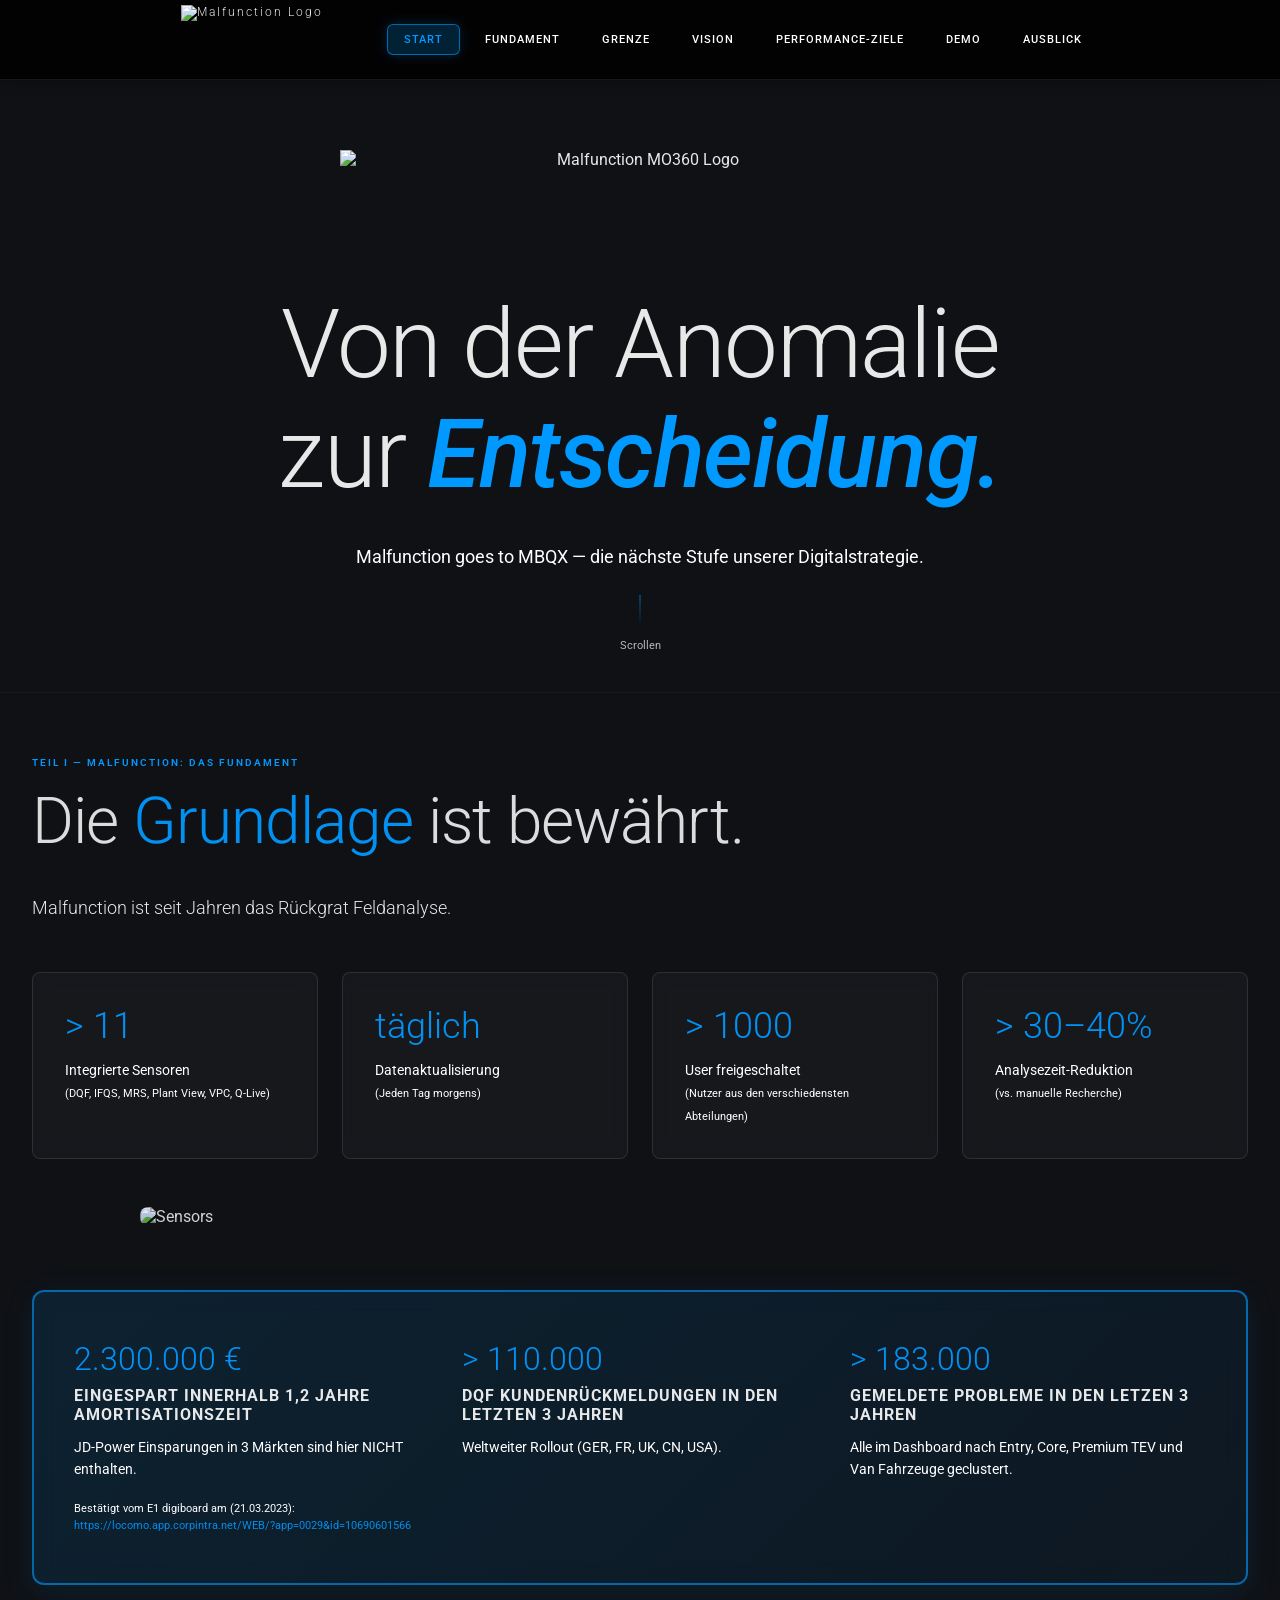
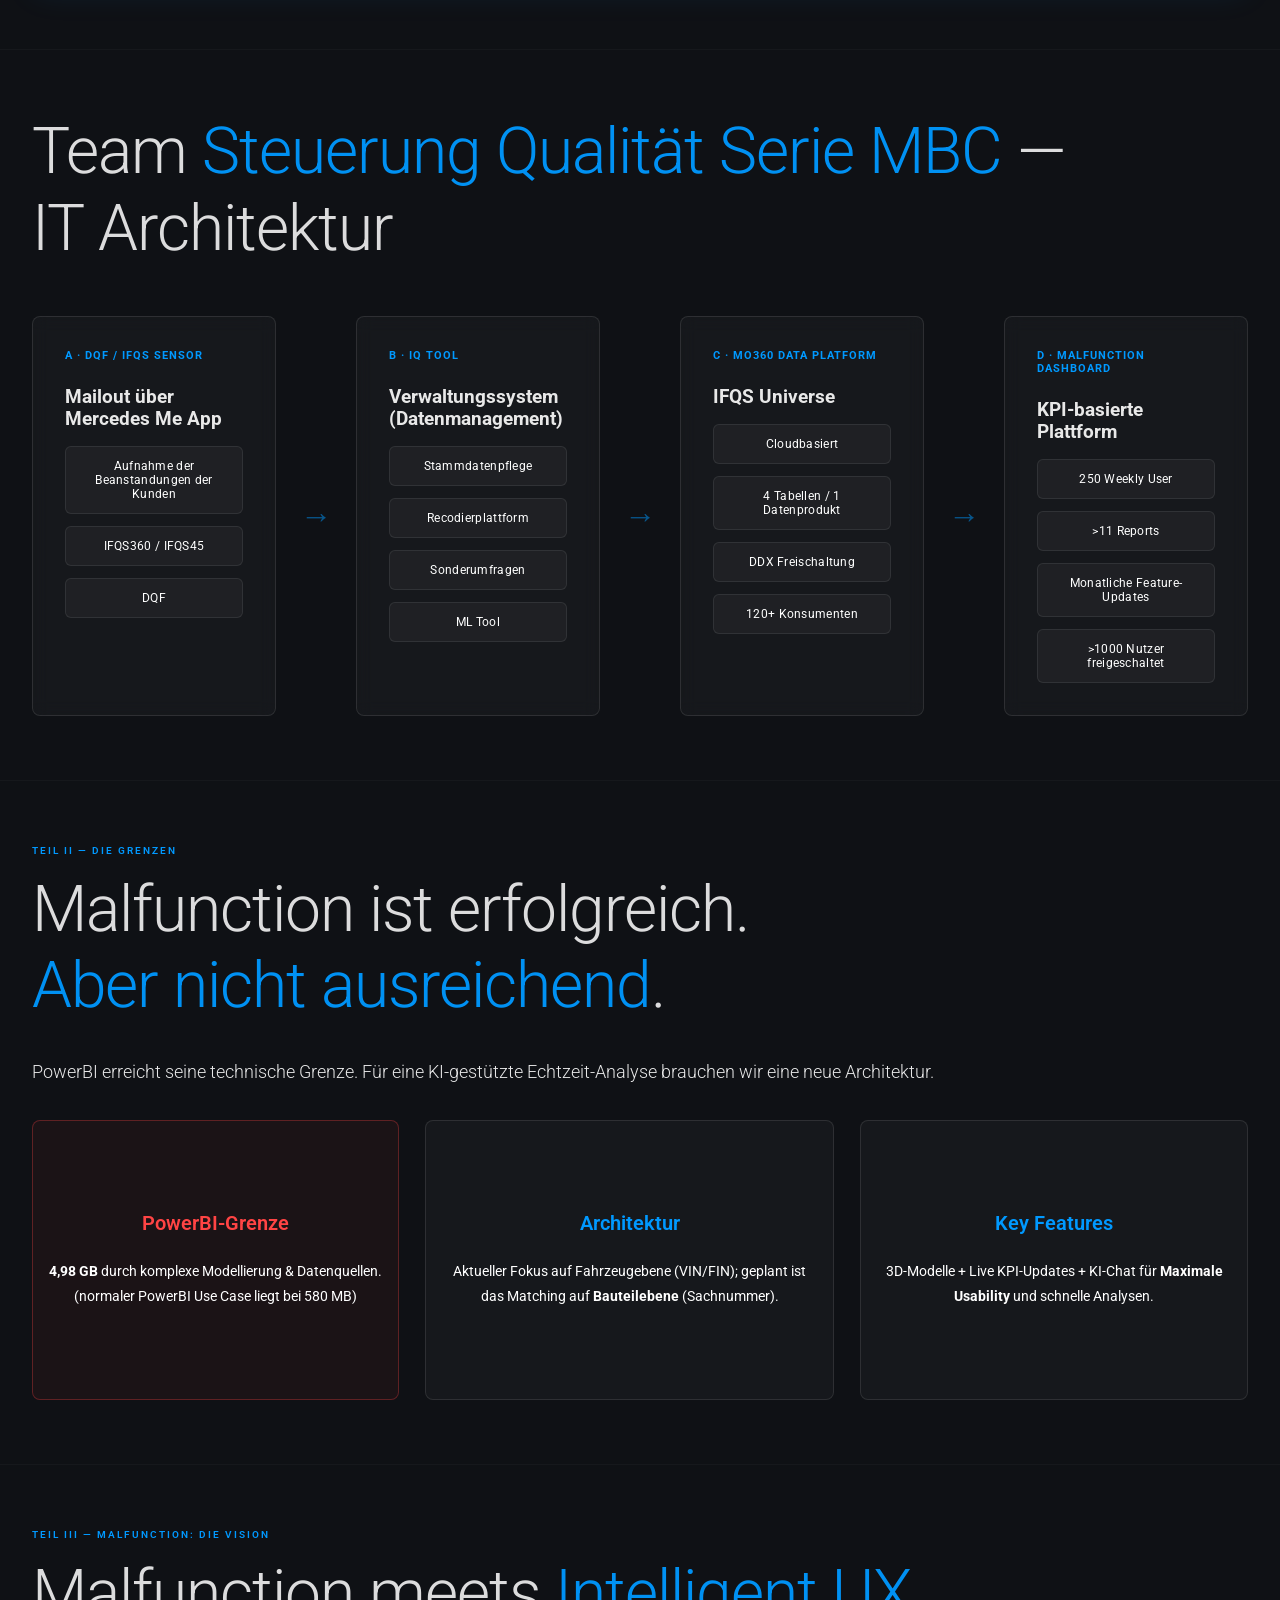
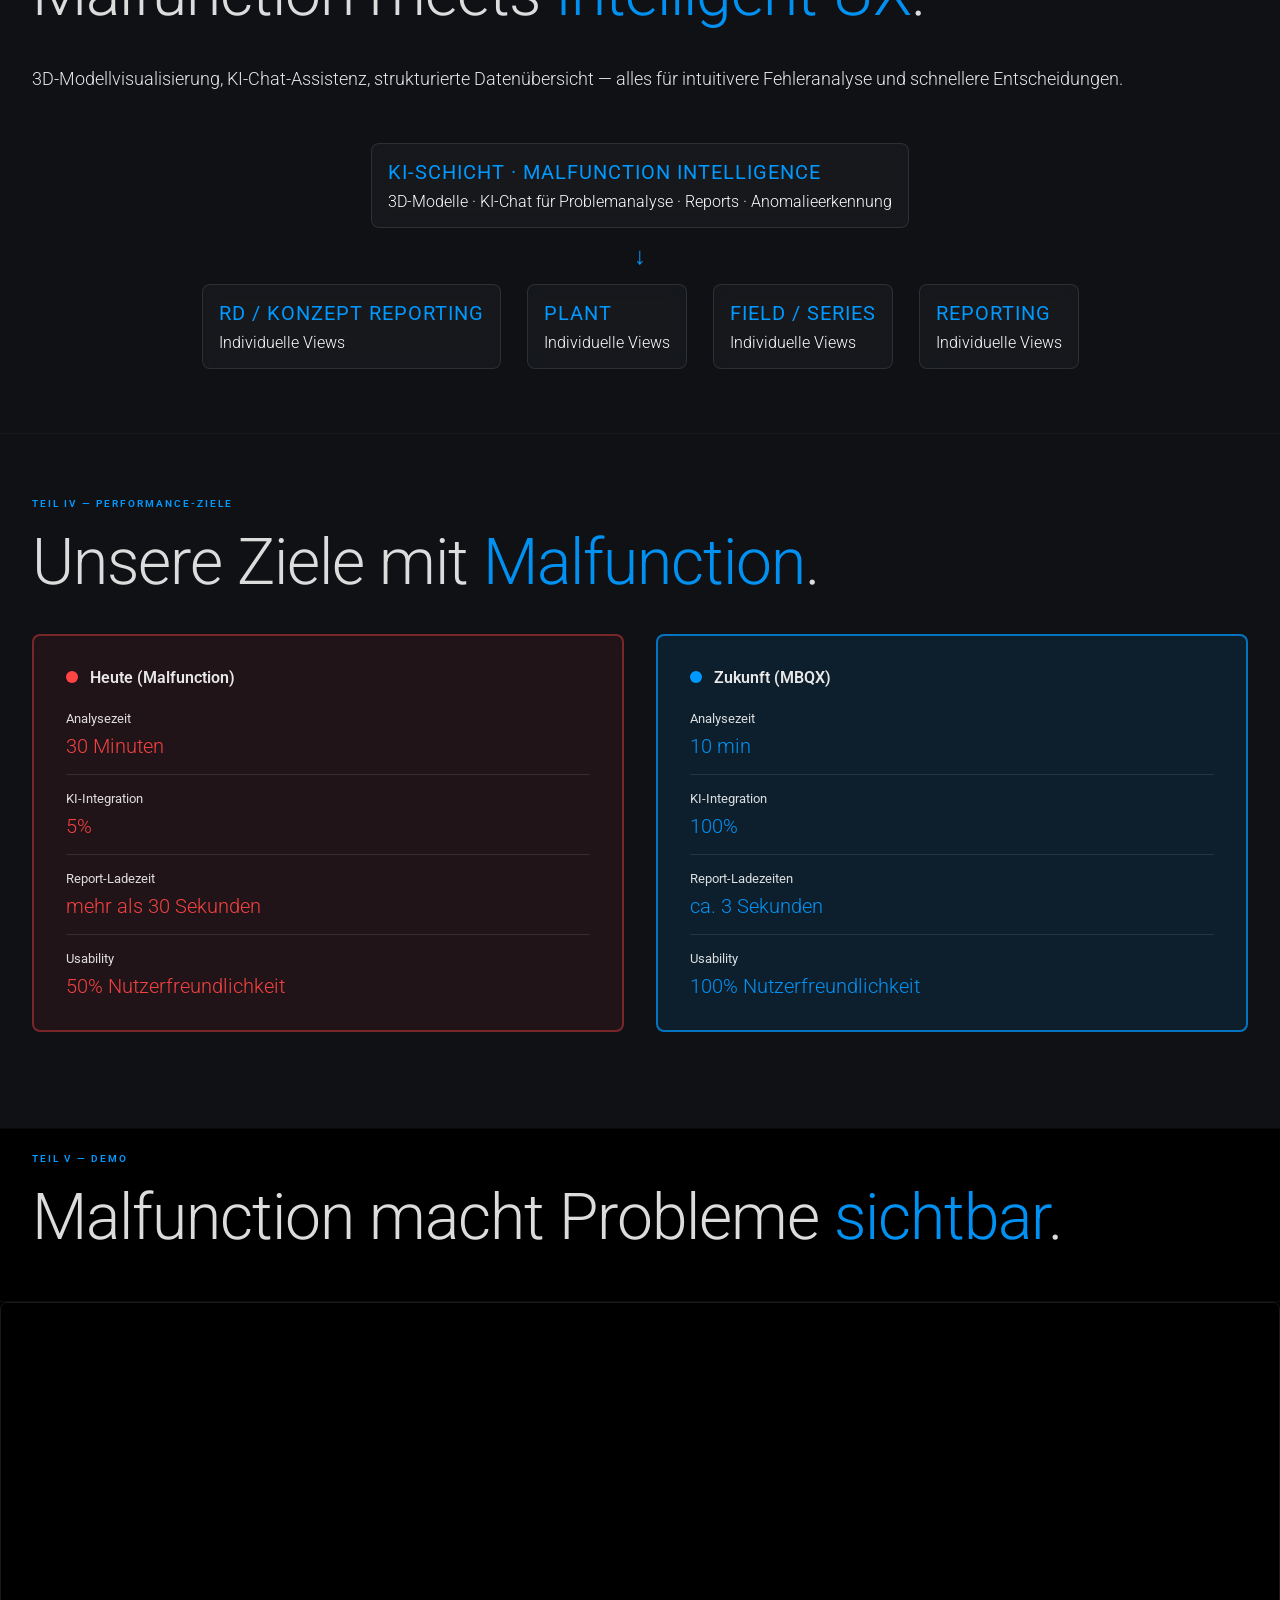
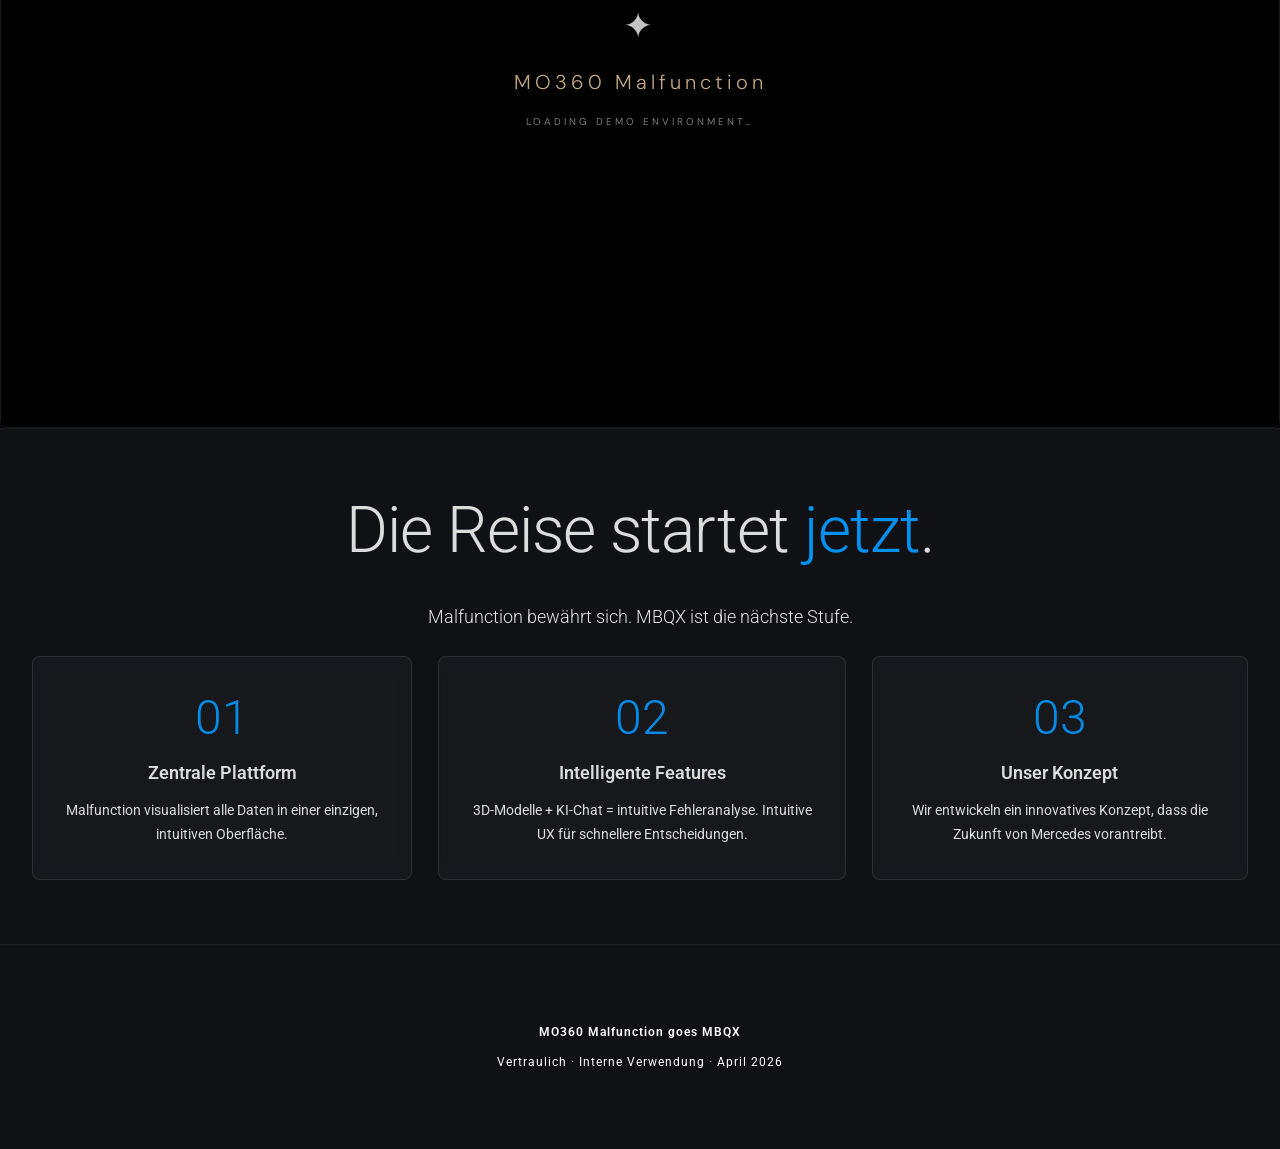
==== commit 7fcef1b7: "Update ROI section: make link clickable and footnote-sized, adjust text sizing for consistency" ====
--- a/index.html
+++ b/index.html
@@ -785,6 +785,22 @@
             font-size: 14px;
             color: var(--brand-dim);
             line-height: 1.6;
+        }
+
+        .roi-desc-small {
+            font-size: 11px;
+        }
+
+        .roi-link {
+            font-size: 11px;
+            color: var(--brand-accent);
+            text-decoration: none;
+            opacity: 0.9;
+        }
+
+        .roi-link:hover {
+            text-decoration: underline;
+            opacity: 1;
         }
 
         .architecture-chart {
@@ -1815,14 +1831,18 @@
 
             <div class="roi-box fade-in-up delay-3">
                 <div class="roi-item">
-                    <div class="roi-value">> 1.562.000 €</div>
-                    <div class="roi-label">Insgesamte Einsparung</div>
+                    <div class="roi-value">2.300.000 €</div>
+                    <div class="roi-label">eingespart innerhalb 1,2 Jahre Amortisationszeit </div>
+                    <div class="roi-desc">JD‑Power Einsparungen in 3 Märkten sind hier NICHT enthalten.</div>
+                    <br>
+                    <div class="roi-desc roi-desc-small">Bestätigt vom E1 digiboard am (21.03.2023): <a href="https://locomo.app.corpintra.net/WEB/?app=0029&id=10690601566" target="_blank" class="roi-link">https://locomo.app.corpintra.net/WEB/?app=0029&id=10690601566</a></div>
 
                 </div>
                 <div class="roi-item">
                     <div class="roi-value">> 110.000</div>
                     <div class="roi-label">DQF Kundenrückmeldungen in den letzten 3 Jahren</div>
                     <div class="roi-desc">Weltweiter Rollout (GER, FR, UK, CN, USA).</div>
+                    
                 </div>
 
                 <div class="roi-item">
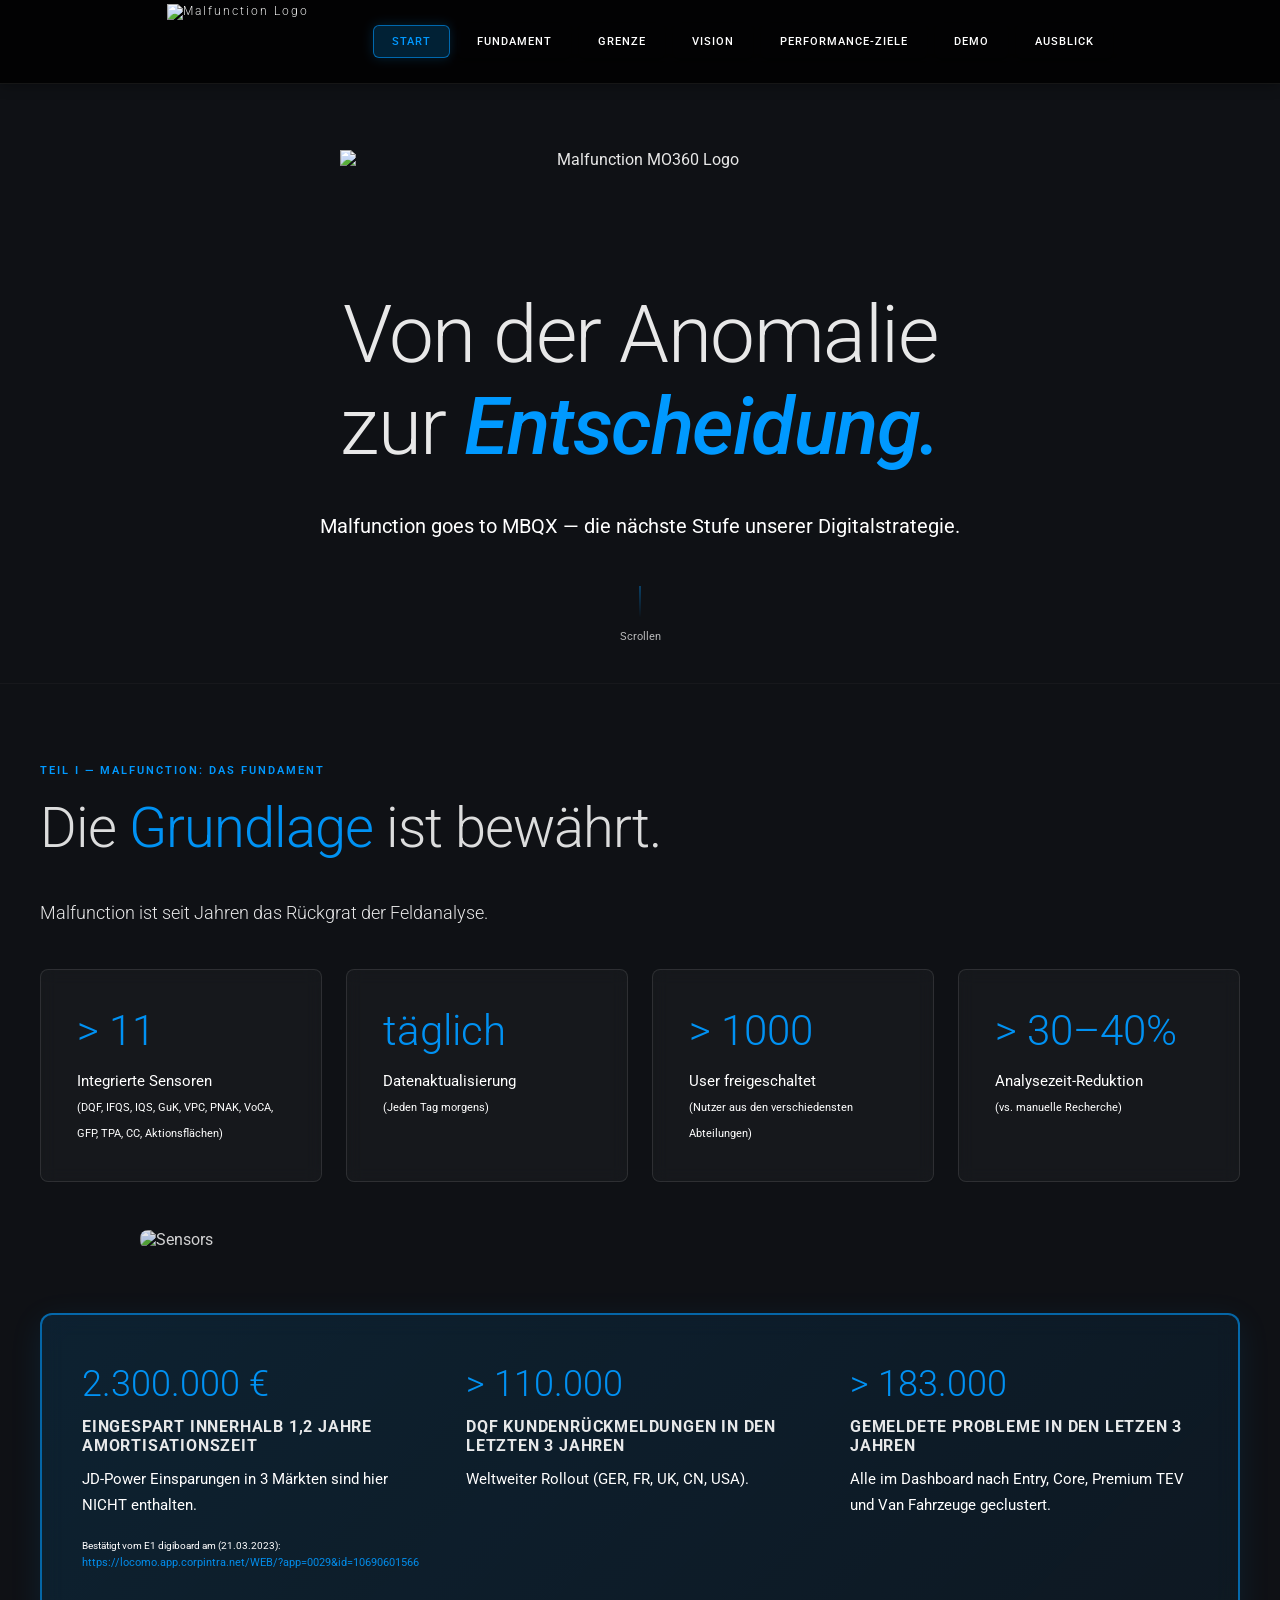
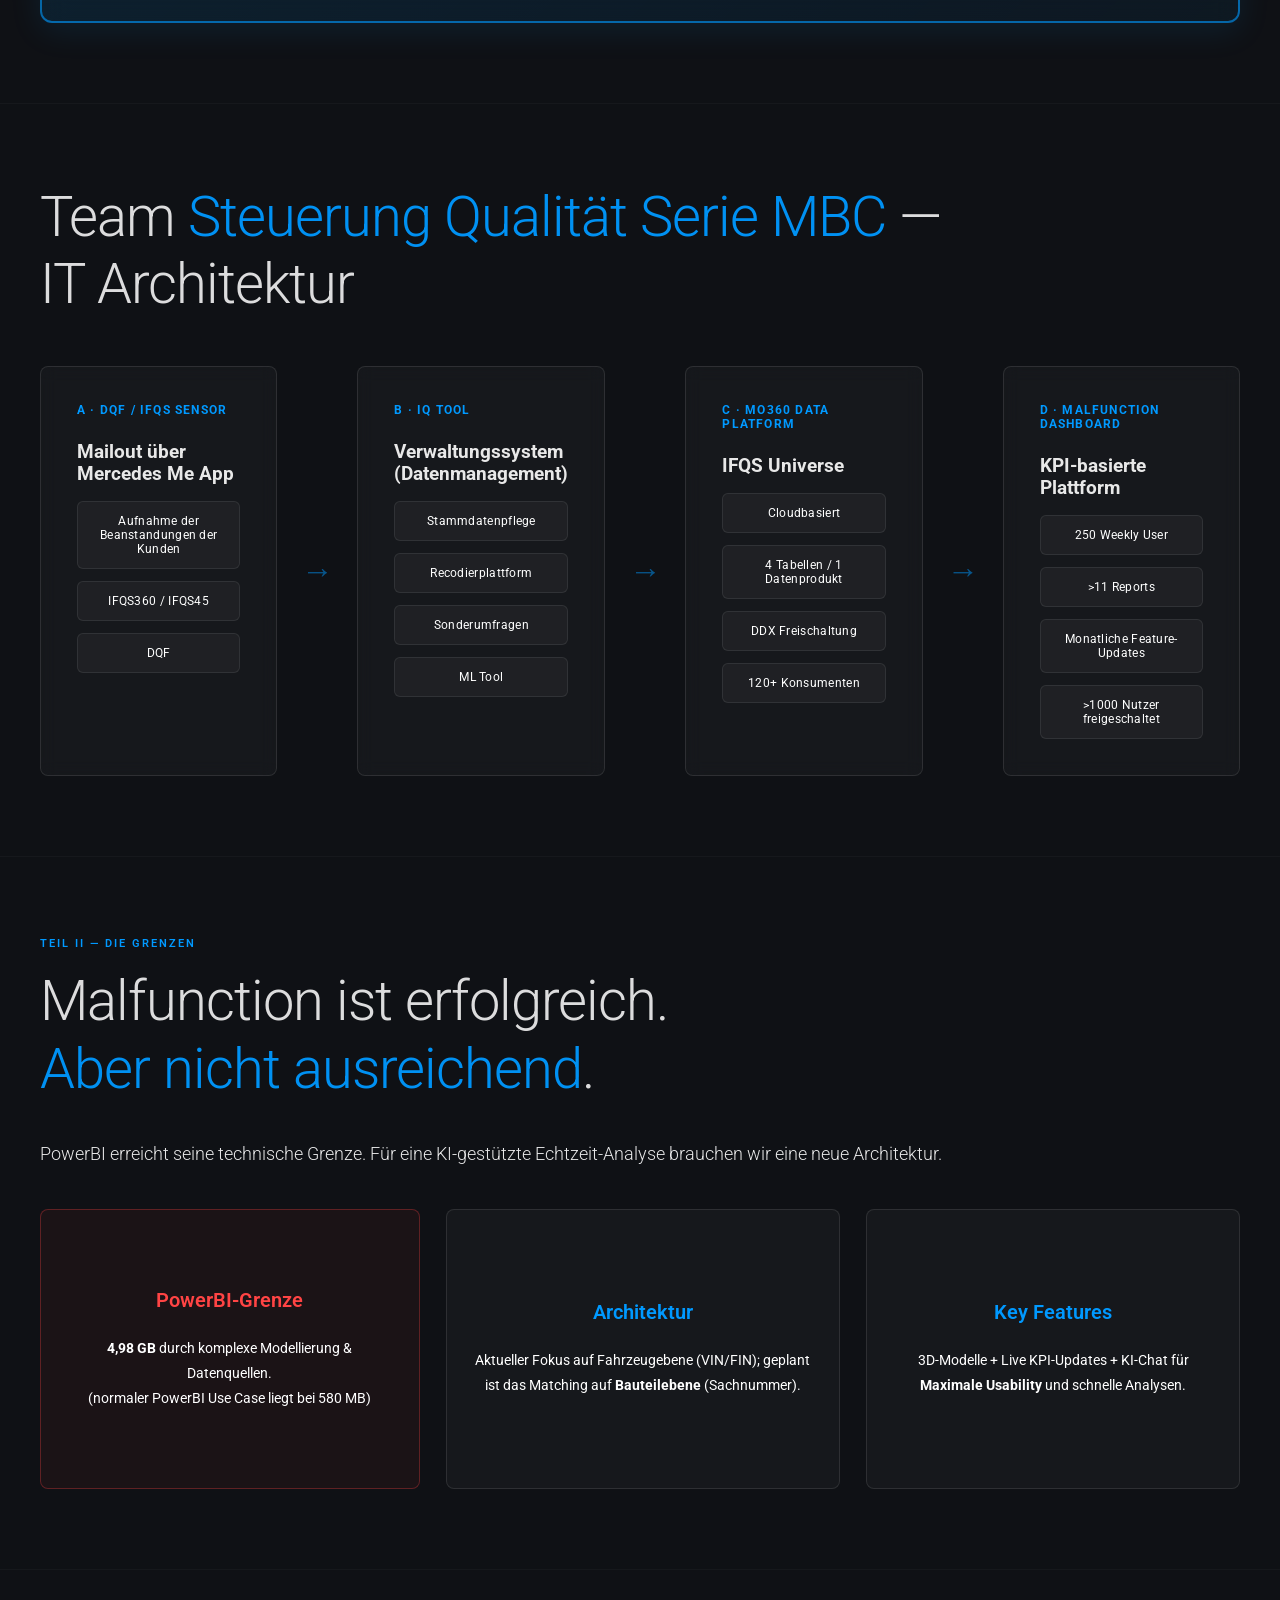
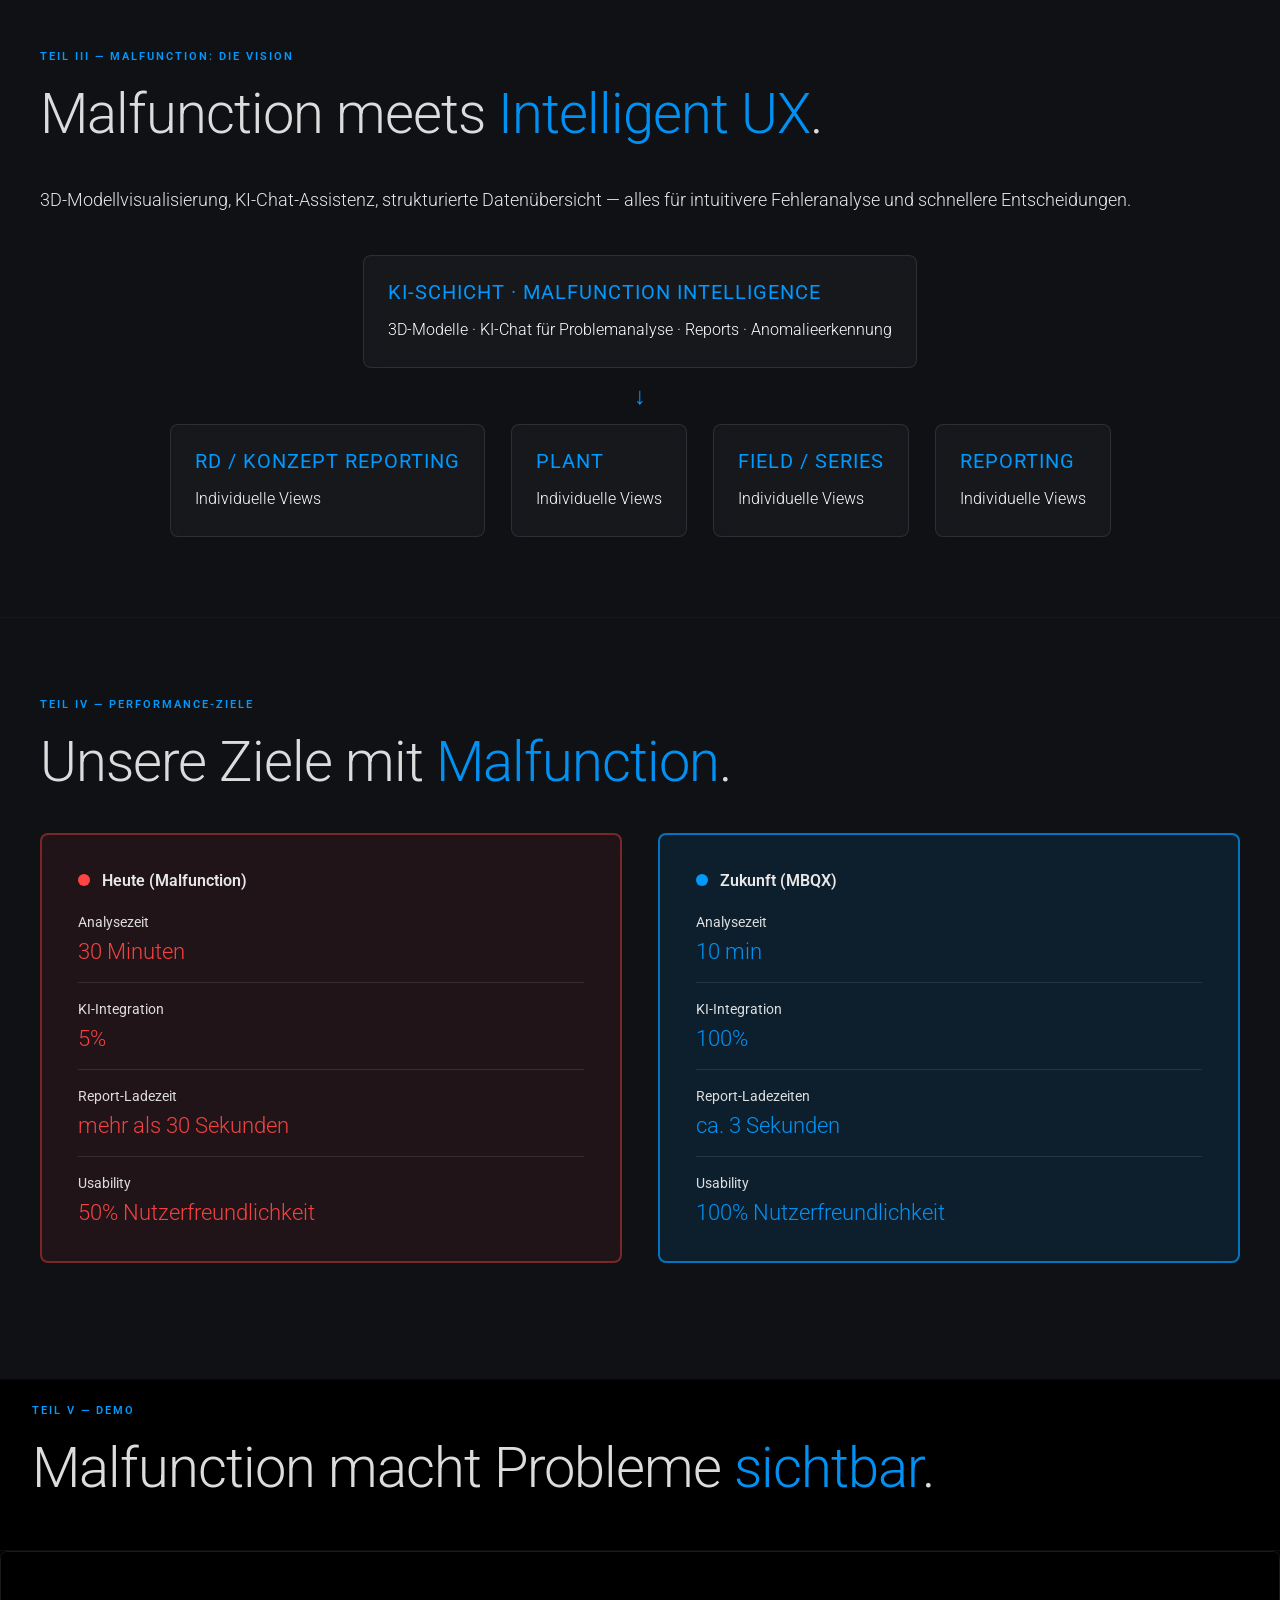
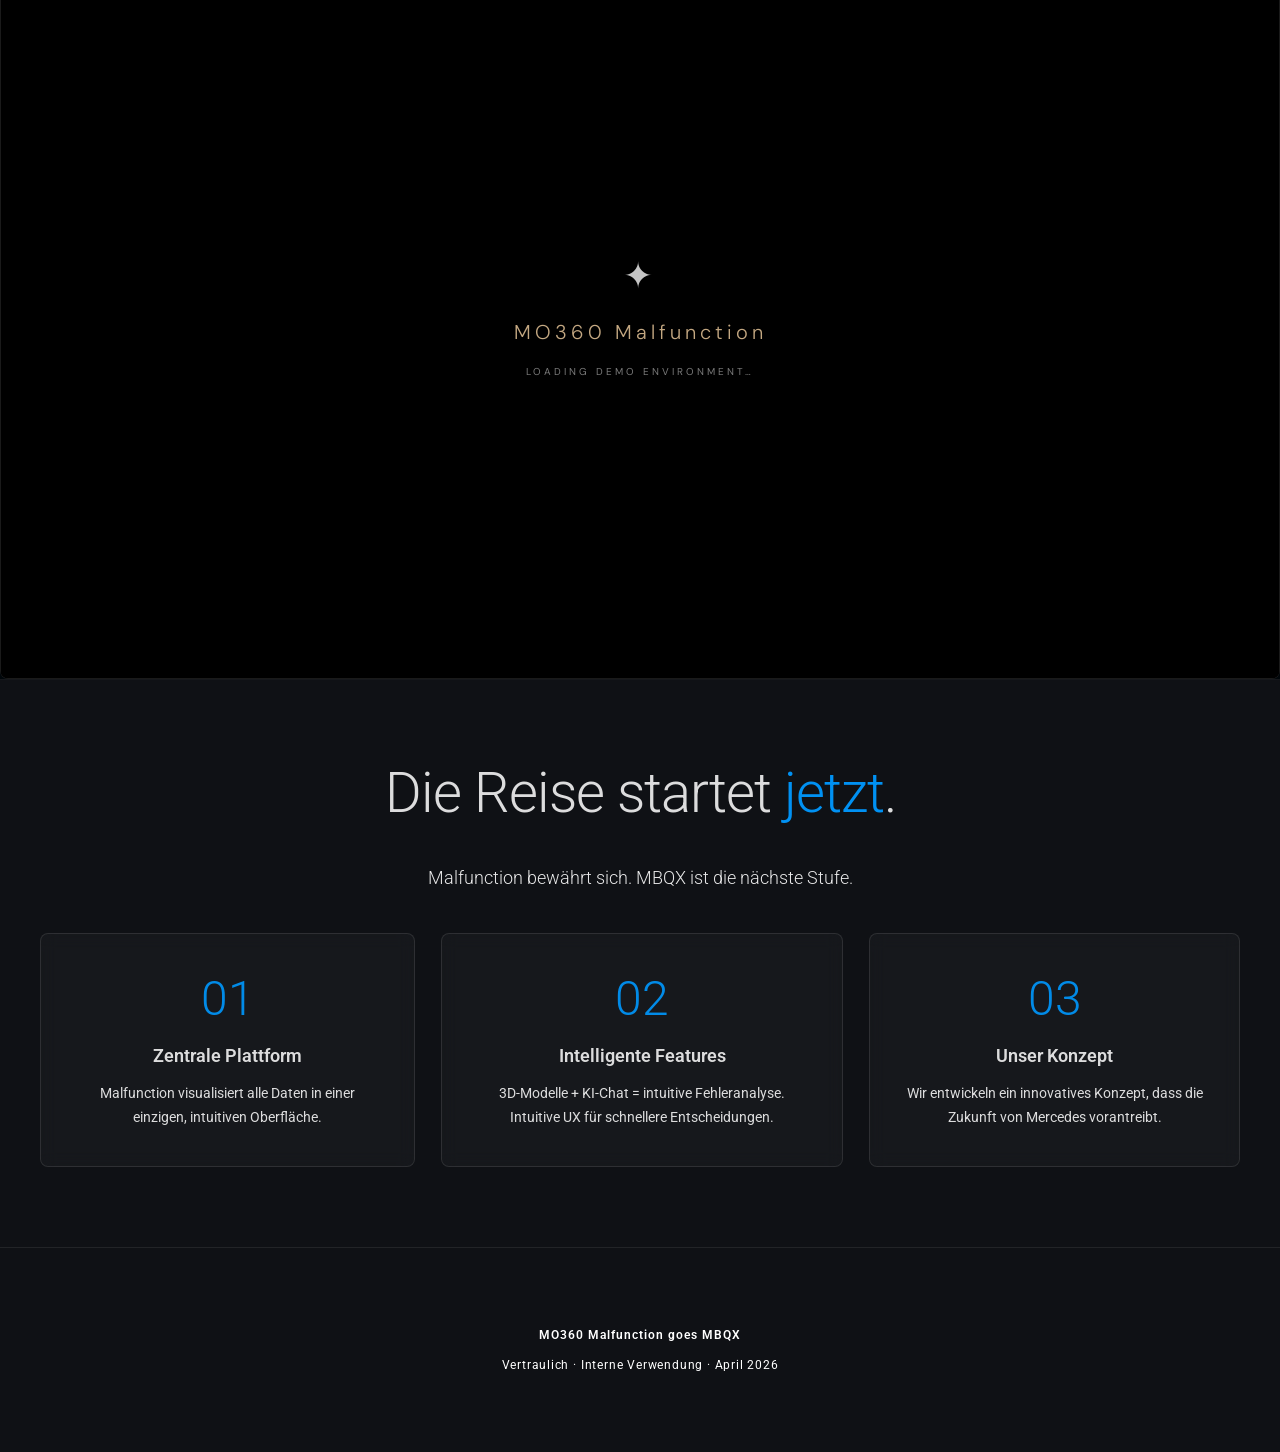
==== commit f55a7483: "Satz korrigiert" ====
--- a/index.html
+++ b/index.html
@@ -106,6 +106,14 @@
             font-family: 'Roboto', sans-serif;
             white-space: nowrap;
         }
+            border: 1px solid transparent;
+            background: transparent;
+            color: var(--brand-dim);
+            cursor: pointer;
+            transition: all 0.3s ease;
+            font-family: 'Roboto', sans-serif;
+            white-space: nowrap;
+        }
 
         .nav-btn:hover {
             color: white;
@@ -788,7 +796,7 @@
         }
 
         .roi-desc-small {
-            font-size: 11px;
+            font-size: 9px;
         }
 
         .roi-link {
@@ -1212,6 +1220,10 @@
                 line-height: 1.8;
             }
 
+            .roi-desc-small {
+                font-size: 12px;
+            }
+
             .feature-card {
                 padding: 48px;
             }
@@ -1487,6 +1499,10 @@
                 line-height: 1.75;
             }
 
+            .roi-desc-small {
+                font-size: 11px;
+            }
+
             .feature-card {
                 padding: 40px;
             }
@@ -1643,6 +1659,1238 @@
             }
         }
 
+        /* MEDIUM SCREENS - Small laptops/tablets (1024px - 1279px) */
+        @media (min-width: 1024px) and (max-width: 1919px) {
+            section {
+                padding: 80px 40px;
+            }
+
+            .section-container {
+                max-width: 1200px;
+            }
+
+            h2 {
+                font-size: clamp(2.2rem, 6vw, 3.5rem);
+                margin-bottom: 36px;
+            }
+
+            #hero h1 {
+                font-size: clamp(2.8rem, 9vw, 5rem);
+                margin-bottom: 36px;
+            }
+
+            #hero .subtitle {
+                font-size: 20px;
+                margin: 0 auto 60px;
+                line-height: 1.7;
+                max-width: 700px;
+            }
+
+            .section-p {
+                font-size: 18px;
+                line-height: 1.7;
+                margin-bottom: 40px;
+            }
+
+            .section-label {
+                font-size: 11px;
+                margin-bottom: 18px;
+            }
+
+            nav {
+                padding: 0 48px;
+                height: 84px;
+                gap: 64px;
+            }
+
+            .nav-btn {
+                padding: 9px 18px;
+                font-size: 11px;
+                letter-spacing: 1px;
+            }
+
+            .nav-brand img {
+                height: 76px;
+            }
+
+            button {
+                padding: 13px 36px;
+                font-size: 14px;
+            }
+
+            .stat-box {
+                padding: 36px;
+            }
+
+            .stat-num {
+                font-size: 42px;
+                margin-bottom: 14px;
+            }
+
+            .stat-lbl {
+                font-size: 15px;
+                line-height: 1.7;
+            }
+
+            .stat-row {
+                gap: 24px;
+                margin-bottom: 36px;
+            }
+
+            .card {
+                padding: 36px;
+            }
+
+            .card-value {
+                font-size: 32px;
+            }
+
+            .card-label {
+                font-size: 10px;
+                margin-bottom: 12px;
+            }
+
+            .roi-box {
+                padding: 48px 40px;
+                gap: 36px;
+                margin-top: 64px;
+                border-width: 2px;
+            }
+
+            .roi-value {
+                font-size: 36px;
+                margin-bottom: 12px;
+            }
+
+            .roi-label {
+                font-size: 16px;
+                margin-bottom: 12px;
+                letter-spacing: 0.8px;
+            }
+
+            .roi-desc {
+                font-size: 15px;
+                line-height: 1.7;
+            }
+
+            .roi-desc-small {
+                font-size: 10px;
+            }
+
+            .feature-card {
+                padding: 36px;
+            }
+
+            .feature-number {
+                font-size: 48px;
+                margin-bottom: 18px;
+            }
+
+            .feature-title {
+                font-size: 18px;
+                margin-bottom: 16px;
+            }
+
+            .feature-desc {
+                font-size: 14px;
+                line-height: 1.7;
+            }
+
+            .kpi-box {
+                padding: 36px;
+            }
+
+            .kpi-title {
+                font-size: 12px;
+                margin-bottom: 24px;
+                letter-spacing: 1.2px;
+            }
+
+            .kpi-title2 {
+                font-size: 18px;
+            }
+
+            .kpi-item {
+                font-size: 14px;
+                line-height: 1.7;
+                padding-bottom: 10px;
+            }
+
+            .kpi-value {
+                font-size: 15px;
+            }
+
+            .kpi-note {
+                font-size: 12px;
+                margin-top: 12px;
+                line-height: 1.7;
+            }
+
+            .comparison-grid {
+                gap: 36px;
+                margin-bottom: 36px;
+            }
+
+            .comparison-col {
+                padding: 36px;
+            }
+
+            .comparison-header {
+                font-size: 16px;
+                margin-bottom: 24px;
+            }
+
+            .comparison-header .dot {
+                width: 12px;
+                height: 12px;
+            }
+
+            .comparison-item {
+                padding-bottom: 18px;
+                margin-bottom: 18px;
+            }
+
+            .comparison-item-label {
+                font-size: 14px;
+                margin-bottom: 9px;
+            }
+
+            .comparison-item-value {
+                font-size: 22px;
+            }
+
+            .comparison-item-note {
+                font-size: 11px;
+                margin-top: 9px;
+            }
+
+            .architecture-layer {
+                padding: 24px;
+            }
+
+            .architecture-layer-title {
+                font-size: 20px;
+                margin-bottom: 12px;
+                letter-spacing: 1px;
+            }
+
+            .architecture-layer-desc {
+                font-size: 16px;
+                line-height: 1.7;
+            }
+
+            .demo-mockup {
+                border-width: 1.5px;
+            }
+
+            .demo-content {
+                padding: 36px;
+            }
+
+            .demo-section {
+                gap: 36px;
+                margin-bottom: 24px;
+            }
+
+            .demo-subsection {
+                padding: 24px;
+            }
+
+            .demo-label {
+                font-size: 11px;
+                margin-bottom: 18px;
+                letter-spacing: 1.5px;
+            }
+
+            .chat-message {
+                margin-bottom: 16px;
+                font-size: 12px;
+                line-height: 1.7;
+            }
+
+            .chat-ai {
+                padding: 12px 14px;
+                border-left-width: 3px;
+            }
+
+            .scroll-text {
+                font-size: 11px;
+            }
+
+            .footer-section {
+                padding: 80px 32px;
+            }
+
+            .footer-title {
+                font-size: 12px;
+                margin-bottom: 24px;
+                letter-spacing: 2px;
+            }
+
+            .footer-text {
+                font-size: 12px;
+                letter-spacing: 0.8px;
+            }
+        }
+
+        /* TABLETS - Large tablets (768px - 1023px) */
+        @media (min-width: 768px) and (max-width: 1023px) {
+            section {
+                padding: 64px 32px;
+            }
+
+            .section-container {
+                max-width: 100%;
+            }
+
+            h2 {
+                font-size: clamp(1.8rem, 5vw, 2.8rem);
+                margin-bottom: 32px;
+            }
+
+            #hero h1 {
+                font-size: clamp(2.2rem, 7vw, 4rem);
+                margin-bottom: 32px;
+            }
+
+            #hero .subtitle {
+                font-size: 18px;
+                margin: 0 auto 48px;
+                line-height: 1.7;
+                max-width: 600px;
+            }
+
+            .section-p {
+                font-size: 17px;
+                line-height: 1.7;
+                margin-bottom: 36px;
+            }
+
+            .section-label {
+                font-size: 10px;
+                margin-bottom: 16px;
+            }
+
+            nav {
+                padding: 0 32px;
+                height: 80px;
+                gap: 48px;
+            }
+
+            .nav-btn {
+                padding: 8px 16px;
+                font-size: 10px;
+                letter-spacing: 0.8px;
+            }
+
+            .nav-brand img {
+                height: 72px;
+            }
+
+            button {
+                padding: 12px 32px;
+                font-size: 13px;
+            }
+
+            .stat-box {
+                padding: 32px;
+            }
+
+            .stat-num {
+                font-size: 36px;
+                margin-bottom: 12px;
+            }
+
+            .stat-lbl {
+                font-size: 14px;
+                line-height: 1.7;
+            }
+
+            .stat-row {
+                gap: 20px;
+                margin-bottom: 32px;
+                grid-template-columns: repeat(auto-fit, minmax(180px, 1fr));
+            }
+
+            .card {
+                padding: 32px;
+            }
+
+            .card-value {
+                font-size: 28px;
+            }
+
+            .card-label {
+                font-size: 9px;
+                margin-bottom: 10px;
+            }
+
+            .roi-box {
+                padding: 40px 32px;
+                gap: 32px;
+                margin-top: 56px;
+                border-width: 2px;
+                grid-template-columns: 1fr;
+            }
+
+            .roi-value {
+                font-size: 32px;
+                margin-bottom: 10px;
+            }
+
+            .roi-label {
+                font-size: 15px;
+                margin-bottom: 10px;
+                letter-spacing: 0.6px;
+            }
+
+            .roi-desc {
+                font-size: 14px;
+                line-height: 1.7;
+            }
+
+            .roi-desc-small {
+                font-size: 9px;
+            }
+
+            .feature-card {
+                padding: 32px;
+            }
+
+            .feature-number {
+                font-size: 42px;
+                margin-bottom: 16px;
+            }
+
+            .feature-title {
+                font-size: 16px;
+                margin-bottom: 14px;
+            }
+
+            .feature-desc {
+                font-size: 13px;
+                line-height: 1.7;
+            }
+
+            .kpi-box {
+                padding: 32px;
+            }
+
+            .kpi-title {
+                font-size: 11px;
+                margin-bottom: 20px;
+                letter-spacing: 1px;
+            }
+
+            .kpi-title2 {
+                font-size: 16px;
+            }
+
+            .kpi-item {
+                font-size: 13px;
+                line-height: 1.7;
+                padding-bottom: 9px;
+            }
+
+            .kpi-value {
+                font-size: 14px;
+            }
+
+            .kpi-note {
+                font-size: 11px;
+                margin-top: 10px;
+                line-height: 1.7;
+            }
+
+            .comparison-grid {
+                gap: 32px;
+                margin-bottom: 32px;
+                grid-template-columns: 1fr;
+            }
+
+            .comparison-col {
+                padding: 32px;
+            }
+
+            .comparison-header {
+                font-size: 15px;
+                margin-bottom: 20px;
+            }
+
+            .comparison-header .dot {
+                width: 11px;
+                height: 11px;
+            }
+
+            .comparison-item {
+                padding-bottom: 16px;
+                margin-bottom: 16px;
+            }
+
+            .comparison-item-label {
+                font-size: 13px;
+                margin-bottom: 8px;
+            }
+
+            .comparison-item-value {
+                font-size: 20px;
+            }
+
+            .comparison-item-note {
+                font-size: 10px;
+                margin-top: 8px;
+            }
+
+            .architecture-layer {
+                padding: 20px;
+            }
+
+            .architecture-layer-title {
+                font-size: 18px;
+                margin-bottom: 10px;
+                letter-spacing: 0.8px;
+            }
+
+            .architecture-layer-desc {
+                font-size: 15px;
+                line-height: 1.7;
+            }
+
+            .demo-mockup {
+                border-width: 1px;
+            }
+
+            .demo-content {
+                padding: 32px;
+            }
+
+            .demo-section {
+                gap: 32px;
+                margin-bottom: 20px;
+                grid-template-columns: 1fr;
+            }
+
+            .demo-subsection {
+                padding: 20px;
+            }
+
+            .demo-label {
+                font-size: 10px;
+                margin-bottom: 16px;
+                letter-spacing: 1.2px;
+            }
+
+            .chat-message {
+                margin-bottom: 14px;
+                font-size: 11px;
+                line-height: 1.7;
+            }
+
+            .chat-ai {
+                padding: 10px 12px;
+                border-left-width: 2px;
+            }
+
+            .scroll-text {
+                font-size: 10px;
+            }
+
+            .footer-section {
+                padding: 72px 32px;
+            }
+
+            .footer-title {
+                font-size: 11px;
+                margin-bottom: 20px;
+                letter-spacing: 1.8px;
+            }
+
+            .footer-text {
+                font-size: 11px;
+                letter-spacing: 0.6px;
+            }
+
+            .architecture-flow {
+                grid-template-columns: 1fr;
+                gap: 16px;
+                text-align: center;
+            }
+
+            .flow-arrow {
+                font-size: 24px;
+                justify-content: center;
+            }
+
+            .three-col-grid {
+                grid-template-columns: 1fr;
+                gap: 20px;
+            }
+        }
+
+        /* SMALL TABLETS/LARGE PHONES (480px - 767px) */
+        @media (min-width: 480px) and (max-width: 767px) {
+            section {
+                padding: 56px 24px;
+            }
+
+            .section-container {
+                max-width: 100%;
+            }
+
+            h2 {
+                font-size: clamp(1.6rem, 6vw, 2.4rem);
+                margin-bottom: 28px;
+                line-height: 1.3;
+            }
+
+            #hero h1 {
+                font-size: clamp(2rem, 8vw, 3.2rem);
+                margin-bottom: 28px;
+                line-height: 1.2;
+            }
+
+            #hero .subtitle {
+                font-size: 16px;
+                margin: 0 auto 40px;
+                line-height: 1.7;
+                max-width: 500px;
+            }
+
+            .hero-logo {
+                margin-bottom: 80px;
+                max-width: 400px;
+            }
+
+            .section-p {
+                font-size: 16px;
+                line-height: 1.7;
+                margin-bottom: 32px;
+            }
+
+            .section-label {
+                font-size: 9px;
+                margin-bottom: 14px;
+                letter-spacing: 1.5px;
+            }
+
+            nav {
+                padding: 0 20px;
+                height: 76px;
+                gap: 32px;
+            }
+
+            .nav-btn {
+                padding: 7px 14px;
+                font-size: 9px;
+                letter-spacing: 0.6px;
+            }
+
+            .nav-brand img {
+                height: 68px;
+            }
+
+            button {
+                padding: 11px 28px;
+                font-size: 12px;
+                letter-spacing: 0.3px;
+            }
+
+            .btn-group {
+                gap: 12px;
+            }
+
+            .stat-box {
+                padding: 28px;
+            }
+
+            .stat-num {
+                font-size: 32px;
+                margin-bottom: 10px;
+            }
+
+            .stat-lbl {
+                font-size: 13px;
+                line-height: 1.6;
+            }
+
+            .stat-row {
+                gap: 16px;
+                margin-bottom: 28px;
+                grid-template-columns: repeat(auto-fit, minmax(140px, 1fr));
+            }
+
+            .card {
+                padding: 28px;
+            }
+
+            .card-value {
+                font-size: 24px;
+            }
+
+            .card-label {
+                font-size: 8px;
+                margin-bottom: 8px;
+            }
+
+            .roi-box {
+                padding: 36px 24px;
+                gap: 28px;
+                margin-top: 48px;
+                border-width: 2px;
+                grid-template-columns: 1fr;
+            }
+
+            .roi-value {
+                font-size: 28px;
+                margin-bottom: 8px;
+            }
+
+            .roi-label {
+                font-size: 14px;
+                margin-bottom: 8px;
+                letter-spacing: 0.4px;
+            }
+
+            .roi-desc {
+                font-size: 13px;
+                line-height: 1.6;
+            }
+
+            .roi-desc-small {
+                font-size: 8px;
+            }
+
+            .feature-card {
+                padding: 28px;
+            }
+
+            .feature-number {
+                font-size: 36px;
+                margin-bottom: 14px;
+            }
+
+            .feature-title {
+                font-size: 15px;
+                margin-bottom: 12px;
+            }
+
+            .feature-desc {
+                font-size: 12px;
+                line-height: 1.6;
+            }
+
+            .kpi-box {
+                padding: 28px;
+            }
+
+            .kpi-title {
+                font-size: 10px;
+                margin-bottom: 18px;
+                letter-spacing: 0.8px;
+            }
+
+            .kpi-title2 {
+                font-size: 15px;
+            }
+
+            .kpi-item {
+                font-size: 12px;
+                line-height: 1.6;
+                padding-bottom: 8px;
+            }
+
+            .kpi-value {
+                font-size: 13px;
+            }
+
+            .kpi-note {
+                font-size: 10px;
+                margin-top: 8px;
+                line-height: 1.6;
+            }
+
+            .comparison-grid {
+                gap: 28px;
+                margin-bottom: 28px;
+                grid-template-columns: 1fr;
+            }
+
+            .comparison-col {
+                padding: 28px;
+            }
+
+            .comparison-header {
+                font-size: 14px;
+                margin-bottom: 18px;
+            }
+
+            .comparison-header .dot {
+                width: 10px;
+                height: 10px;
+            }
+
+            .comparison-item {
+                padding-bottom: 14px;
+                margin-bottom: 14px;
+            }
+
+            .comparison-item-label {
+                font-size: 12px;
+                margin-bottom: 7px;
+            }
+
+            .comparison-item-value {
+                font-size: 18px;
+            }
+
+            .comparison-item-note {
+                font-size: 9px;
+                margin-top: 7px;
+            }
+
+            .architecture-layer {
+                padding: 18px;
+            }
+
+            .architecture-layer-title {
+                font-size: 16px;
+                margin-bottom: 8px;
+                letter-spacing: 0.6px;
+            }
+
+            .architecture-layer-desc {
+                font-size: 14px;
+                line-height: 1.6;
+            }
+
+            .demo-mockup {
+                border-width: 1px;
+            }
+
+            .demo-content {
+                padding: 28px;
+            }
+
+            .demo-section {
+                gap: 28px;
+                margin-bottom: 18px;
+                grid-template-columns: 1fr;
+            }
+
+            .demo-subsection {
+                padding: 18px;
+            }
+
+            .demo-label {
+                font-size: 9px;
+                margin-bottom: 14px;
+                letter-spacing: 1px;
+            }
+
+            .chat-message {
+                margin-bottom: 12px;
+                font-size: 10px;
+                line-height: 1.6;
+            }
+
+            .chat-ai {
+                padding: 9px 11px;
+                border-left-width: 2px;
+            }
+
+            .scroll-text {
+                font-size: 9px;
+            }
+
+            .scroll-indicator {
+                bottom: 32px;
+            }
+
+            .footer-section {
+                padding: 64px 24px;
+            }
+
+            .footer-title {
+                font-size: 10px;
+                margin-bottom: 18px;
+                letter-spacing: 1.5px;
+            }
+
+            .footer-text {
+                font-size: 10px;
+                letter-spacing: 0.4px;
+            }
+
+            .architecture-flow {
+                grid-template-columns: 1fr;
+                gap: 14px;
+                text-align: center;
+            }
+
+            .flow-arrow {
+                font-size: 20px;
+                justify-content: center;
+            }
+
+            .three-col-grid {
+                grid-template-columns: 1fr;
+                gap: 16px;
+            }
+
+            .kpi-tile-grid {
+                grid-template-columns: 1fr;
+                gap: 8px;
+            }
+
+            .kpi-tile {
+                padding: 8px 8px;
+                font-size: 11px;
+            }
+        }
+
+        /* PHONES (320px - 479px) */
+        @media (max-width: 479px) {
+            section {
+                padding: 48px 20px;
+            }
+
+            .section-container {
+                max-width: 100%;
+            }
+
+            h2 {
+                font-size: clamp(1.4rem, 7vw, 2rem);
+                margin-bottom: 24px;
+                line-height: 1.3;
+            }
+
+            #hero h1 {
+                font-size: clamp(1.8rem, 9vw, 2.8rem);
+                margin-bottom: 24px;
+                line-height: 1.2;
+            }
+
+            #hero .subtitle {
+                font-size: 15px;
+                margin: 0 auto 36px;
+                line-height: 1.6;
+                max-width: 100%;
+            }
+
+            .hero-logo {
+                margin-bottom: 60px;
+                max-width: 300px;
+            }
+
+            .section-p {
+                font-size: 15px;
+                line-height: 1.6;
+                margin-bottom: 28px;
+            }
+
+            .section-label {
+                font-size: 8px;
+                margin-bottom: 12px;
+                letter-spacing: 1.2px;
+            }
+
+            nav {
+                padding: 0 16px;
+                height: 72px;
+                gap: 24px;
+                overflow-x: auto;
+                scrollbar-width: none;
+                -ms-overflow-style: none;
+            }
+
+            nav::-webkit-scrollbar {
+                display: none;
+            }
+
+            .nav-btn {
+                padding: 6px 12px;
+                font-size: 8px;
+                letter-spacing: 0.4px;
+                white-space: nowrap;
+                flex-shrink: 0;
+            }
+
+            .nav-brand img {
+                height: 64px;
+            }
+
+            button {
+                padding: 10px 24px;
+                font-size: 11px;
+                letter-spacing: 0.2px;
+            }
+
+            .btn-group {
+                gap: 10px;
+                flex-direction: column;
+                align-items: center;
+            }
+
+            .stat-box {
+                padding: 24px;
+            }
+
+            .stat-num {
+                font-size: 28px;
+                margin-bottom: 8px;
+            }
+
+            .stat-lbl {
+                font-size: 12px;
+                line-height: 1.5;
+            }
+
+            .stat-row {
+                gap: 12px;
+                margin-bottom: 24px;
+                grid-template-columns: 1fr;
+            }
+
+            .card {
+                padding: 24px;
+            }
+
+            .card-value {
+                font-size: 20px;
+            }
+
+            .card-label {
+                font-size: 7px;
+                margin-bottom: 6px;
+            }
+
+            .roi-box {
+                padding: 32px 20px;
+                gap: 24px;
+                margin-top: 40px;
+                border-width: 1.5px;
+                grid-template-columns: 1fr;
+            }
+
+            .roi-value {
+                font-size: 24px;
+                margin-bottom: 6px;
+            }
+
+            .roi-label {
+                font-size: 13px;
+                margin-bottom: 6px;
+                letter-spacing: 0.2px;
+            }
+
+            .roi-desc {
+                font-size: 12px;
+                line-height: 1.5;
+            }
+
+            .roi-desc-small {
+                font-size: 8px;
+            }
+
+            .feature-card {
+                padding: 24px;
+            }
+
+            .feature-number {
+                font-size: 32px;
+                margin-bottom: 12px;
+            }
+
+            .feature-title {
+                font-size: 14px;
+                margin-bottom: 10px;
+            }
+
+            .feature-desc {
+                font-size: 11px;
+                line-height: 1.5;
+            }
+
+            .kpi-box {
+                padding: 24px;
+            }
+
+            .kpi-title {
+                font-size: 9px;
+                margin-bottom: 16px;
+                letter-spacing: 0.6px;
+            }
+
+            .kpi-title2 {
+                font-size: 14px;
+            }
+
+            .kpi-item {
+                font-size: 11px;
+                line-height: 1.5;
+                padding-bottom: 7px;
+            }
+
+            .kpi-value {
+                font-size: 12px;
+            }
+
+            .kpi-note {
+                font-size: 9px;
+                margin-top: 6px;
+                line-height: 1.5;
+            }
+
+            .comparison-grid {
+                gap: 24px;
+                margin-bottom: 24px;
+                grid-template-columns: 1fr;
+            }
+
+            .comparison-col {
+                padding: 24px;
+            }
+
+            .comparison-header {
+                font-size: 13px;
+                margin-bottom: 16px;
+            }
+
+            .comparison-header .dot {
+                width: 9px;
+                height: 9px;
+            }
+
+            .comparison-item {
+                padding-bottom: 12px;
+                margin-bottom: 12px;
+            }
+
+            .comparison-item-label {
+                font-size: 11px;
+                margin-bottom: 6px;
+            }
+
+            .comparison-item-value {
+                font-size: 16px;
+            }
+
+            .comparison-item-note {
+                font-size: 8px;
+                margin-top: 6px;
+            }
+
+            .architecture-layer {
+                padding: 16px;
+            }
+
+            .architecture-layer-title {
+                font-size: 15px;
+                margin-bottom: 6px;
+                letter-spacing: 0.4px;
+            }
+
+            .architecture-layer-desc {
+                font-size: 13px;
+                line-height: 1.5;
+            }
+
+            .demo-mockup {
+                border-width: 1px;
+            }
+
+            .demo-content {
+                padding: 24px;
+            }
+
+            .demo-section {
+                gap: 24px;
+                margin-bottom: 16px;
+                grid-template-columns: 1fr;
+            }
+
+            .demo-subsection {
+                padding: 16px;
+            }
+
+            .demo-label {
+                font-size: 8px;
+                margin-bottom: 12px;
+                letter-spacing: 0.8px;
+            }
+
+            .chat-message {
+                margin-bottom: 10px;
+                font-size: 9px;
+                line-height: 1.5;
+            }
+
+            .chat-ai {
+                padding: 8px 10px;
+                border-left-width: 2px;
+            }
+
+            .scroll-text {
+                font-size: 8px;
+            }
+
+            .scroll-indicator {
+                bottom: 28px;
+            }
+
+            .footer-section {
+                padding: 56px 20px;
+            }
+
+            .footer-title {
+                font-size: 9px;
+                margin-bottom: 16px;
+                letter-spacing: 1.2px;
+            }
+
+            .footer-text {
+                font-size: 9px;
+                letter-spacing: 0.2px;
+            }
+
+            .architecture-flow {
+                grid-template-columns: 1fr;
+                gap: 12px;
+                text-align: center;
+            }
+
+            .flow-arrow {
+                font-size: 18px;
+                justify-content: center;
+            }
+
+            .three-col-grid {
+                grid-template-columns: 1fr;
+                gap: 12px;
+            }
+
+            .kpi-tile-grid {
+                grid-template-columns: 1fr;
+                gap: 6px;
+            }
+
+            .kpi-tile {
+                padding: 6px 6px;
+                font-size: 10px;
+            }
+
+            .grid-2 {
+                grid-template-columns: 1fr;
+                gap: 24px;
+            }
+
+            .chaos-cards {
+                grid-template-columns: repeat(auto-fit, minmax(120px, 1fr));
+                gap: 12px;
+            }
+        }
+
+        /* MOBILE OVERRIDE (768px and below) - keeping existing mobile styles */
         @media (max-width: 768px) {
             nav {
                 flex-wrap: wrap;
@@ -1807,12 +3055,12 @@
         <div class="section-container">
             <div class="section-label">TEIL I — Malfunction: Das Fundament</div>
             <h2>Die <span>Grundlage</span> ist bewährt.</h2>
-            <p class="section-p section-p--spaced">Malfunction ist seit Jahren das Rückgrat Feldanalyse.</p>
+            <p class="section-p section-p--spaced">Malfunction ist seit Jahren das Rückgrat der Feldanalyse.</p>
             <div class="stat-row">
                 <div class="stat-box fade-in-up delay-1">
                     <div class="stat-num">&gt; 11</div>
                     <div class="stat-lbl">Integrierte Sensoren<br>
-                    <span class="detail-note">(DQF, IFQS, MRS, Plant View, VPC, Q-Live)</span></div>
+                    <span class="detail-note">(DQF, IFQS, IQS, GuK, VPC, PNAK, VoCA, GFP, TPA, CC, Aktionsflächen)</span></div>
                 </div>
                 <div class="stat-box fade-in-up delay-2">
                     <div class="stat-num">täglich</div>
